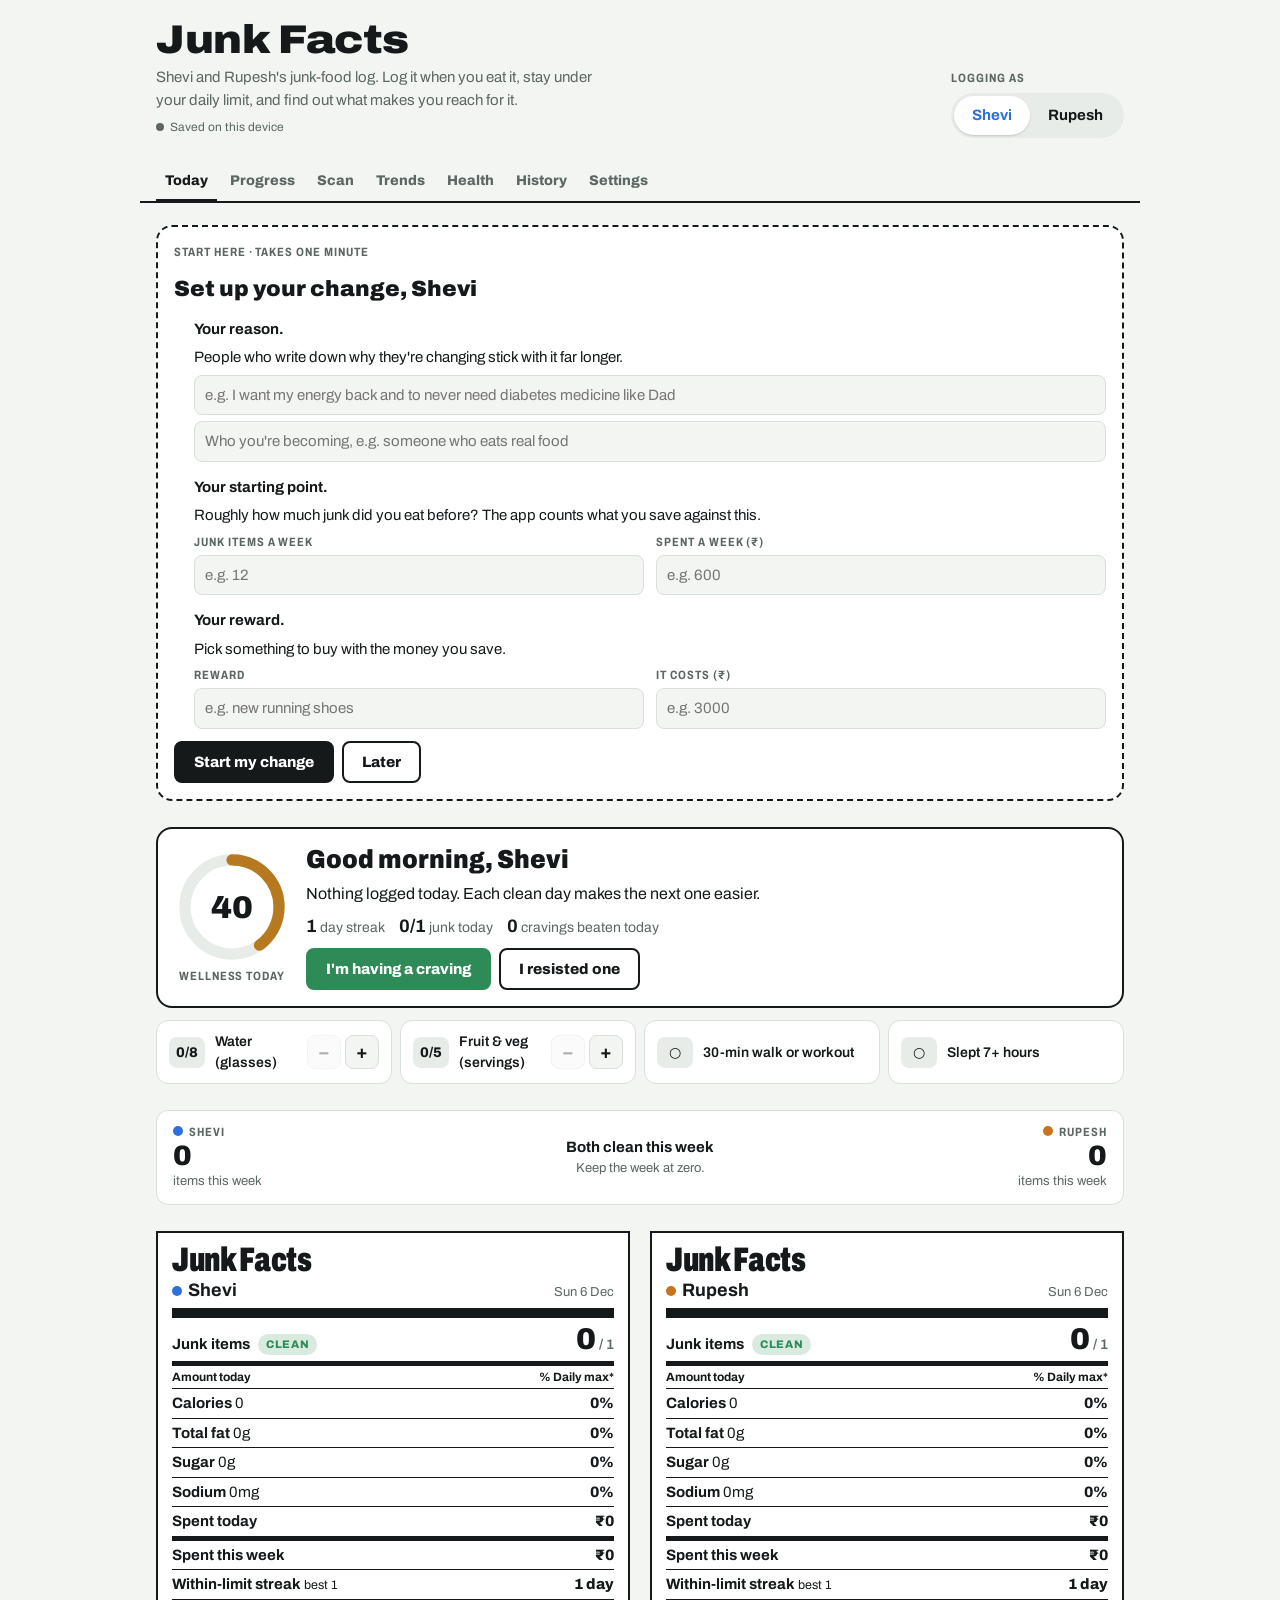
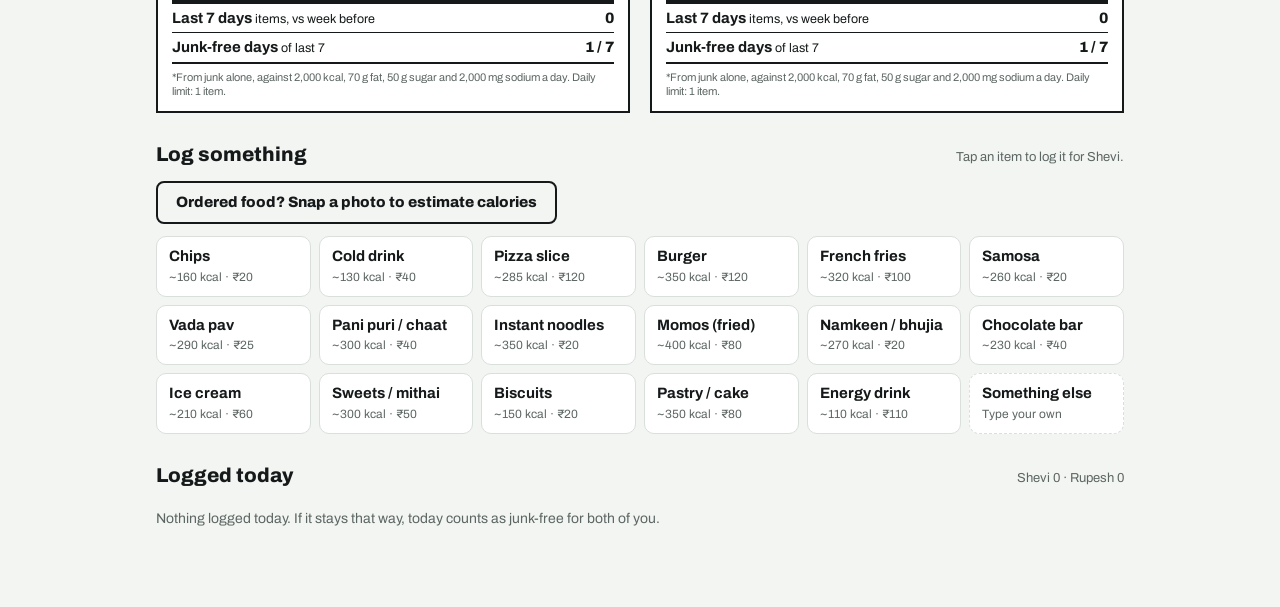
==== index.html @ 66405756 "Add meal photo mode to estimate nutrition of delivery food Scan tab now has Meal photo and Packet la" ====
<!doctype html>
<html lang="en">
<head>
<meta charset="utf-8">
<meta name="viewport" content="width=device-width,initial-scale=1,viewport-fit=cover">
<!-- APP:START -->
<title>Junk Facts</title>
<link rel="preconnect" href="https://fonts.googleapis.com">
<link rel="preconnect" href="https://fonts.gstatic.com" crossorigin>
<link rel="stylesheet" href="https://fonts.googleapis.com/css2?family=Archivo:wdth,wght@62..125,400..900&display=swap">
<style>
:root{
  --bg:#F3F5F2; --surface:#FFFFFF; --ink:#15191A; --muted:#5C6663; --line:#D9DFDB; --chip:#E8ECE9;
  --p1:#2F6FDB; --p2:#C7731F; --ok:#2E8B57; --bad:#C8372D; --warn:#B7791F;
  --font:"Archivo",ui-sans-serif,system-ui,-apple-system,"Segoe UI",Roboto,sans-serif;
}
@media (prefers-color-scheme:dark){
  :root:not([data-theme="light"]){
    color-scheme:dark;
    --bg:#101413; --surface:#191E1D; --ink:#ECF0EE; --muted:#9AA5A1; --line:#2C3432; --chip:#242B29;
    --p1:#5E8FEA; --p2:#C97A2A; --ok:#4FBF83; --bad:#EF6B5E; --warn:#E0B04F;
  }
}
:root[data-theme="dark"]{
  color-scheme:dark;
  --bg:#101413; --surface:#191E1D; --ink:#ECF0EE; --muted:#9AA5A1; --line:#2C3432; --chip:#242B29;
  --p1:#5E8FEA; --p2:#C97A2A; --ok:#4FBF83; --bad:#EF6B5E; --warn:#E0B04F;
}
*{box-sizing:border-box}
[hidden]{display:none!important}
body{margin:0;background:var(--bg);color:var(--ink);font:15px/1.5 var(--font);font-variation-settings:"wdth" 100}
.wrap{max-width:1000px;margin:0 auto;padding-inline:16px;padding-block:20px 72px;display:flex;flex-direction:column;gap:22px}
h1,h2,h3,h4{margin:0;text-wrap:balance}
button,input,select{font:inherit;color:inherit}
button{cursor:pointer}
:focus-visible{outline:2px solid var(--p1);outline-offset:2px}
.num{font-variant-numeric:tabular-nums}
.label{font-size:12px;letter-spacing:.08em;text-transform:uppercase;font-weight:700;font-variation-settings:"wdth" 80;color:var(--muted)}
.hint{color:var(--muted);font-size:13px}
.empty{color:var(--muted);font-size:14px;padding:6px 0}

/* header */
header.top{display:flex;flex-wrap:wrap;align-items:flex-end;justify-content:space-between;gap:16px}
.brand h1{font-size:40px;line-height:1;font-weight:900;font-variation-settings:"wdth" 112;letter-spacing:-.01em}
.brand p{margin:6px 0 4px;color:var(--muted);max-width:50ch}
.sync{display:inline-flex;align-items:center;gap:6px;font-size:12px;color:var(--muted)}
.sync i{width:8px;height:8px;border-radius:50%;background:var(--muted)}
.sync.on i{background:var(--ok)}
.who{display:flex;flex-direction:column;gap:6px;align-items:flex-start}
.seg{display:inline-flex;flex-wrap:wrap;background:var(--chip);border-radius:999px;padding:3px}
.seg button{border:0;background:transparent;padding:6px 14px;border-radius:999px;font-weight:700;font-size:14px}
.seg button[aria-pressed="true"]{background:var(--surface);box-shadow:0 1px 2px rgba(0,0,0,.15)}
.seg button[data-p="p1"][aria-pressed="true"]{color:var(--p1)}
.seg button[data-p="p2"][aria-pressed="true"]{color:var(--p2)}
.who .seg button{padding:8px 18px;font-size:15px}

/* tabs */
nav.tabs{position:sticky;top:env(safe-area-inset-top,0px);z-index:5;background:var(--bg);display:flex;gap:4px;overflow-x:auto;border-bottom:2px solid var(--ink);margin-inline:-16px;padding-inline:16px}
nav.tabs button{border:0;background:transparent;padding:10px 9px 8px;font-weight:800;font-size:14px;color:var(--muted);border-bottom:4px solid transparent;margin-bottom:-2px;white-space:nowrap}
nav.tabs button[aria-selected="true"]{color:var(--ink);border-bottom-color:var(--ink)}
.tab{display:flex;flex-direction:column;gap:26px}

/* sections */
section{display:flex;flex-direction:column;gap:12px}
.sec-head{display:flex;justify-content:space-between;align-items:baseline;gap:12px;flex-wrap:wrap}
.sec-head h3{font-size:20px;font-weight:800}
.card{background:var(--surface);border:1px solid var(--line);border-radius:12px;padding:14px;min-width:0}
.cards{display:grid;grid-template-columns:repeat(auto-fit,minmax(280px,1fr));gap:16px}

/* versus strip */
.vs{display:grid;grid-template-columns:1fr auto 1fr;align-items:center;gap:12px;background:var(--surface);border:1px solid var(--line);border-radius:12px;padding:12px 16px}
.vs .side{display:flex;flex-direction:column}
.vs .side.r{text-align:right}
.vs .side b{font-size:28px;font-weight:900;line-height:1.1}
.vs .mid{text-align:center;font-size:13px;color:var(--muted);max-width:26ch}
.vs .mid strong{display:block;color:var(--ink);font-size:15px}

/* nutrition-label panels */
.facts{display:grid;grid-template-columns:repeat(auto-fit,minmax(290px,1fr));gap:20px}
.panel{background:var(--surface);border:2px solid var(--ink);padding:10px 14px 12px;display:flex;flex-direction:column}
.panel h2{font-size:34px;line-height:1;font-weight:900;font-variation-settings:"wdth" 70;letter-spacing:-.01em}
.panel .sub{display:flex;justify-content:space-between;align-items:baseline;gap:8px;padding-bottom:4px;border-bottom:10px solid var(--ink)}
.panel .sub b{font-size:18px}
.dot{display:inline-block;width:10px;height:10px;border-radius:50%;margin-right:6px;vertical-align:baseline}
.row{display:flex;justify-content:space-between;align-items:baseline;gap:10px;padding:3px 0;border-bottom:1px solid var(--ink)}
.row.big{padding:6px 0}
.row.big .v{font-size:30px;font-weight:900;line-height:1}
.row.thick{border-bottom:5px solid var(--ink)}
.row.head{font-size:12px;font-weight:700;padding:2px 0}
.row .k{font-weight:700}
.row .k small,.row .k .amt{font-weight:400}
.row .k.ind{padding-left:14px}
.row .v{font-weight:800;text-align:right}
.row .v.over{color:var(--bad)}
.row:last-of-type{border-bottom:0}
.pill{display:inline-block;font-size:11px;font-weight:800;letter-spacing:.06em;text-transform:uppercase;padding:2px 8px;border-radius:999px;vertical-align:middle;margin-left:8px}
.pill.ok{background:color-mix(in srgb,var(--ok) 18%,transparent);color:var(--ok)}
.pill.warn{background:color-mix(in srgb,var(--warn) 20%,transparent);color:var(--warn)}
.pill.bad{background:color-mix(in srgb,var(--bad) 18%,transparent);color:var(--bad)}
.foot{font-size:11px;color:var(--muted);padding-top:6px;line-height:1.35;border-top:1px solid var(--ink)}
.down{color:var(--ok);font-weight:700} .up{color:var(--bad);font-weight:700}

/* quick log */
.quick{display:grid;grid-template-columns:repeat(auto-fill,minmax(138px,1fr));gap:8px}
.q{border:1px solid var(--line);background:var(--surface);border-radius:10px;padding:10px 12px;text-align:left;display:flex;flex-direction:column;gap:2px;transition:border-color .12s,transform .12s}
.q:hover{border-color:var(--ink)}
.q:active{transform:scale(.98)}
.q b{font-size:15px;line-height:1.25}
.q span{font-size:12px;color:var(--muted)}
.q.custom{border-style:dashed}
.q.fav b::after{content:" ★";color:var(--warn);font-size:12px}
.q.repeat{border-color:var(--ink);background:var(--chip)}

/* log sheet */
.sheet{background:var(--surface);border:2px solid var(--ink);padding:16px;display:flex;flex-direction:column;gap:14px}
.sheet h4{font-size:22px;font-weight:900;font-variation-settings:"wdth" 90}
.grid2{display:grid;grid-template-columns:repeat(auto-fit,minmax(140px,1fr));gap:12px}
.field{display:flex;flex-direction:column;gap:4px;min-width:0}
.field input,.field select{border:1px solid var(--line);background:var(--bg);border-radius:8px;padding:8px 10px;min-width:0;width:100%}
fieldset.nutr{border:1px solid var(--line);border-radius:10px;padding:10px 12px 12px;margin:0}
fieldset.nutr legend{padding:0 6px}
.chips{display:flex;flex-wrap:wrap;gap:6px}
.chip{border:1px solid var(--line);background:var(--bg);border-radius:999px;padding:5px 12px;font-size:13px}
.chip[aria-pressed="true"]{background:var(--ink);color:var(--surface);border-color:var(--ink)}
.check{display:flex;gap:8px;align-items:center;font-size:14px}
.actions{display:flex;gap:8px;flex-wrap:wrap;align-items:center}
.btn{border:2px solid var(--ink);background:var(--ink);color:var(--surface);font-weight:800;border-radius:8px;padding:8px 18px;display:inline-flex;align-items:center}
.btn.ghost{background:transparent;color:var(--ink)}
.btn.small{padding:4px 10px;font-size:13px;border-width:1px}
.btn:disabled{opacity:.4;cursor:default}

/* entry rows */
.hist{display:flex;flex-direction:column}
.h{display:grid;grid-template-columns:auto 1fr auto;gap:12px;align-items:center;padding:10px 0;border-bottom:1px solid var(--line)}
.h .who-dot{width:10px;height:10px;border-radius:50%}
.h .what b{display:block}
.h .what span{font-size:13px;color:var(--muted);display:block}
.h .ops{display:flex;gap:6px}
.h .ops button{border:1px solid var(--line);background:transparent;border-radius:6px;padding:3px 10px;font-size:12px;color:var(--muted)}
.h .ops button.confirm{border-color:var(--bad);color:var(--bad);font-weight:700}
.day-sep{display:flex;justify-content:space-between;gap:10px;padding-top:16px;padding-bottom:2px;border-bottom:2px solid var(--ink);flex-wrap:wrap}
.day-sep span:last-child{font-weight:600;letter-spacing:0;text-transform:none}
.filters{display:flex;gap:8px;flex-wrap:wrap;align-items:center}
.filters input,.filters select{border:1px solid var(--line);background:var(--surface);border-radius:8px;padding:6px 10px;min-width:0}

/* charts */
.chart-wrap{overflow-x:auto}
.chart-wrap svg{display:block;width:100%;min-width:560px;height:auto}
.legend{display:flex;gap:14px;flex-wrap:wrap;font-size:13px;color:var(--muted)}
.legend i{display:inline-block;width:10px;height:10px;border-radius:2px;margin-right:6px;vertical-align:middle}
.day-detail{border-top:1px solid var(--line);margin-top:10px;padding-top:10px;display:grid;grid-template-columns:repeat(auto-fit,minmax(220px,1fr));gap:10px;font-size:14px}
.day-detail b{display:block}
svg .hit{fill:transparent;cursor:pointer}
svg .hl{fill:var(--ink);opacity:0}
svg .hl.on{opacity:.06}

.bars{display:flex;flex-direction:column;gap:8px;margin-top:8px}
.bar-row{display:grid;grid-template-columns:minmax(92px,128px) 1fr 2.5em;gap:10px;align-items:center;font-size:14px}
.bar-row .track{height:10px;background:var(--chip);border-radius:3px;display:flex;gap:2px;overflow:hidden}
.bar-row .track span{display:block;height:100%;border-radius:2px}
.bar-row .n{text-align:right;font-weight:700}

/* calendar */
.cal-head{display:flex;justify-content:space-between;align-items:center;gap:8px}
.cal-head h4{font-size:17px;font-weight:800}
.cal{display:grid;grid-template-columns:repeat(7,1fr);gap:4px;margin-top:10px}
.cal .wd{font-size:11px;text-align:center;color:var(--muted);font-weight:700}
.cal .c{aspect-ratio:1;max-width:100%;border-radius:6px;display:flex;flex-direction:column;align-items:center;justify-content:center;font-size:12px;line-height:1.1;background:var(--chip);color:var(--muted)}
.cal .c b{font-size:13px;color:var(--ink)}
.cal .c.clean{background:color-mix(in srgb,var(--ok) 22%,var(--surface))}
.cal .c.under{background:color-mix(in srgb,var(--warn) 24%,var(--surface))}
.cal .c.over{background:color-mix(in srgb,var(--bad) 30%,var(--surface))}
.cal .c.none{background:transparent;border:1px dashed var(--line)}
.cal .c.today{outline:2px solid var(--ink);outline-offset:-2px}
.cal .c.blank{visibility:hidden}
.status-legend{display:flex;gap:12px;flex-wrap:wrap;font-size:12px;color:var(--muted);margin-top:10px}
.status-legend i{display:inline-block;width:12px;height:12px;border-radius:3px;margin-right:5px;vertical-align:-2px}

/* tables */
.table-wrap{overflow-x:auto}
table{border-collapse:collapse;width:100%;font-size:14px;font-variant-numeric:tabular-nums}
th,td{padding:7px 10px;text-align:right;border-bottom:1px solid var(--line);white-space:nowrap}
th:first-child,td:first-child{text-align:left}
thead th{font-size:12px;letter-spacing:.06em;text-transform:uppercase;color:var(--muted);border-bottom:2px solid var(--ink)}
thead tr.grp th{border-bottom:0;padding-bottom:0}
td.bad{color:var(--bad);font-weight:700} td.good{color:var(--ok);font-weight:700}

/* heatmap */
.heat{display:grid;grid-template-columns:auto repeat(5,1fr);gap:3px;margin-top:10px;font-size:12px}
.heat .hdr{color:var(--muted);text-align:center;font-weight:700;line-height:1.2;padding-bottom:4px}
.heat .rl{color:var(--muted);font-weight:700;padding-right:6px;display:flex;align-items:center}
.heat .cell{border-radius:4px;min-height:30px;display:flex;align-items:center;justify-content:center;font-weight:700;font-variant-numeric:tabular-nums}

/* insights */
.insight{display:flex;flex-direction:column;gap:6px}
.insight h4{font-size:17px;font-weight:800}
.insight ul{margin:0;padding-left:18px;display:flex;flex-direction:column;gap:4px}

/* weight */
.wt{display:flex;flex-direction:column;gap:10px}
.wt .top{display:flex;justify-content:space-between;align-items:baseline;gap:8px;flex-wrap:wrap}
.wt .top b{font-size:26px;font-weight:900}
.wt form{display:flex;gap:8px;flex-wrap:wrap}
.wt input{border:1px solid var(--line);background:var(--bg);border-radius:8px;padding:6px 10px;width:7.5em}
.wt svg{width:100%;height:auto;display:block}

/* settings */
.set-body{display:flex;flex-direction:column;gap:18px}
.favs{display:flex;flex-direction:column}
.favs .f{display:flex;justify-content:space-between;gap:8px;align-items:center;padding:6px 0;border-bottom:1px solid var(--line)}
.ref{font-size:13px;color:var(--muted);margin:0;padding-left:18px}

/* motivation */
.hero{display:flex;flex-direction:column;gap:12px}
.hero-card{display:grid;grid-template-columns:auto 1fr;gap:18px;align-items:center;background:var(--surface);border:2px solid var(--ink);border-radius:16px;padding:16px 18px}
.hero-ring{display:flex;flex-direction:column;align-items:center;gap:4px}
.ring-arc{transition:stroke-dasharray .6s ease}
.hero-body{display:flex;flex-direction:column;gap:8px;min-width:0}
.hero-body h2{font-size:26px;font-weight:900;font-variation-settings:"wdth" 90;line-height:1.1}
.coach{margin:0;font-size:16px;line-height:1.45}
.why{margin:0;font-size:14px;background:var(--chip);border-radius:8px;padding:6px 10px}
.hero-stats{display:flex;gap:14px;flex-wrap:wrap;font-size:14px;color:var(--muted)}
.hero-stats b{color:var(--ink);font-size:18px}
.btn.sos{background:var(--ok);border-color:var(--ok);color:#fff}
.cheer-banner{background:color-mix(in srgb,var(--ok) 16%,var(--surface));border:1px solid color-mix(in srgb,var(--ok) 40%,transparent);border-radius:12px;padding:10px 14px}
.habits{display:grid;grid-template-columns:repeat(auto-fit,minmax(200px,1fr));gap:8px}
.habit{display:flex;align-items:center;gap:10px;border:1px solid var(--line);background:var(--surface);border-radius:12px;padding:10px 12px;text-align:left;font-size:14px;font-weight:600}
.habit .hk{min-width:2.6em;height:2.2em;border-radius:8px;background:var(--chip);display:inline-flex;align-items:center;justify-content:center;font-weight:800}
.habit.done{border-color:color-mix(in srgb,var(--ok) 55%,transparent);background:color-mix(in srgb,var(--ok) 10%,var(--surface))}
.habit.done .hk{background:var(--ok);color:#fff}
.habit .step{margin-left:auto;display:flex;gap:4px}
.habit .step button{width:34px;height:34px;border-radius:8px;border:1px solid var(--line);background:var(--bg);font-size:18px;font-weight:800;line-height:1}
.habit .step button:disabled{opacity:.35}
.onboard{background:var(--surface);border:2px dashed var(--ink);border-radius:16px;padding:16px;display:flex;flex-direction:column;gap:12px}
.onboard h3{font-size:22px;font-weight:900}
.steps{margin:0;padding-left:20px;display:flex;flex-direction:column;gap:14px}
.steps li{display:flex;flex-direction:column;gap:6px}
.steps input{border:1px solid var(--line);background:var(--bg);border-radius:8px;padding:8px 10px;width:100%}
.sos-overlay{position:fixed;inset:0;z-index:20;background:color-mix(in srgb,var(--ink) 55%,transparent);display:flex;align-items:flex-end;justify-content:center;padding:16px;padding-bottom:calc(16px + env(safe-area-inset-bottom,0px))}
.sos-card{background:var(--surface);border-radius:18px;padding:18px;max-width:520px;width:100%;max-height:calc(100% - env(safe-area-inset-top,0px));overflow:auto;display:flex;flex-direction:column;gap:12px}
.sos-card h3{font-size:22px;font-weight:900;line-height:1.2}
.sos-card ul{margin:4px 0 0;padding-left:18px}
.sos-top{display:flex;align-items:center;gap:18px}
.sos-time{display:block;font-size:40px;font-weight:900;line-height:1}
.breath{width:112px;height:112px;flex:none;border-radius:50%;background:color-mix(in srgb,var(--ok) 25%,var(--surface));display:flex;align-items:center;justify-content:center;text-align:center;transform:scale(.7);transition:transform 4s ease-in-out}
.breath.in{transform:scale(1)} .breath.out{transform:scale(.7);transition-duration:6s}
.breath-text{font-weight:800;font-size:14px;padding:6px}
.confetti{position:fixed;inset:0;pointer-events:none;z-index:30}
.prog-card{display:flex;flex-direction:column;gap:10px}
.big-money{font-size:44px;font-weight:900;line-height:1;color:var(--ok)}
.goal{display:flex;flex-direction:column;gap:6px}
.goal-top{display:flex;justify-content:space-between;gap:10px;flex-wrap:wrap}
.goal-bar{height:12px;border-radius:6px;background:var(--chip);overflow:hidden;display:flex}
.goal-bar span{display:block;height:100%;background:var(--ok);transition:width .6s ease}
.identity{font-size:14px;font-weight:700;background:var(--chip);border-radius:999px;padding:4px 12px}
.badges{display:grid;grid-template-columns:repeat(auto-fill,minmax(140px,1fr));gap:8px}
.badge{border:1px solid var(--line);border-radius:12px;padding:10px;display:flex;flex-direction:column;gap:2px;font-size:12px;color:var(--muted);opacity:.75}
.badge b{font-size:14px;color:var(--ink)}
.badge .medal{width:40px;height:40px;border-radius:50%;background:var(--chip);display:flex;align-items:center;justify-content:center;font-weight:900;font-size:12px;margin-bottom:4px;color:var(--muted)}
.badge.got{opacity:1;border-color:color-mix(in srgb,var(--warn) 60%,transparent);background:color-mix(in srgb,var(--warn) 8%,var(--surface))}
.badge.got .medal{background:var(--warn);color:#fff;font-size:20px}
.timeline{list-style:none;margin:0;padding:0;display:flex;flex-direction:column}
.timeline li{display:grid;grid-template-columns:4.2em 1fr;gap:12px;padding:10px 0;border-bottom:1px solid var(--line);opacity:.6}
.timeline li.reached{opacity:1}
.timeline li.reached .tl-day{background:var(--ok);color:#fff}
.tl-day{font-size:12px;font-weight:800;background:var(--chip);border-radius:999px;padding:3px 8px;text-align:center;align-self:start}
.timeline p{margin:2px 0 0;font-size:14px}
.plan{display:grid;grid-template-columns:auto 1fr;gap:6px 10px;align-items:center;margin-bottom:10px;font-size:14px;font-weight:700}
.plan input{border:1px solid var(--line);background:var(--bg);border-radius:8px;padding:7px 10px;min-width:0;width:100%;font-weight:400}
@media (max-width:480px){.hero-card{grid-template-columns:1fr;justify-items:start}.hero-ring{flex-direction:row;gap:12px}}
@media (prefers-reduced-motion:reduce){.breath,.breath.in,.breath.out{transition:none;transform:none}}
.meal-kcal{display:flex;flex-direction:column;gap:6px}
.big-kcal{font-size:44px;font-weight:900;line-height:1}
.conf{display:flex;align-items:baseline;flex-wrap:wrap;gap:4px;font-size:13px}
.privacy{background:var(--chip);border-radius:10px;padding:10px 14px;font-size:14px}
.scan-card{display:flex;flex-direction:column;gap:14px}
.scan-card h3{font-size:22px;font-weight:900;font-variation-settings:"wdth" 90}
.shots{display:flex;gap:8px;flex-wrap:wrap}
.shot{position:relative;width:84px;height:84px;border-radius:8px;overflow:hidden;border:1px solid var(--line);background:var(--chip)}
.shot img{width:100%;height:100%;object-fit:cover;display:block}
.shot button{position:absolute;top:4px;right:4px;border:0;border-radius:999px;width:24px;height:24px;background:var(--ink);color:var(--surface);font-weight:800;line-height:1;padding:0}
.shot-tips{margin:0;padding-left:18px;font-size:13px;color:var(--muted)}
.progress{display:flex;gap:12px;align-items:center;flex-wrap:wrap;background:var(--chip);border-radius:10px;padding:12px 14px}
.progress .bar{flex:1 1 160px;height:6px;border-radius:3px;background:var(--line);overflow:hidden}
.progress .bar span{display:block;height:100%;width:30%;background:var(--ink);border-radius:3px;animation:slide 1.4s ease-in-out infinite}
@keyframes slide{0%{transform:translateX(-100%)}100%{transform:translateX(340%)}}
@media (prefers-reduced-motion:reduce){.progress .bar span{animation:none;width:100%;opacity:.4}}
#reportBox{scroll-margin-top:calc(56px + env(safe-area-inset-top,0px))}
.report{display:flex;flex-direction:column;gap:22px}
.rep-head{display:grid;grid-template-columns:1fr auto;gap:16px;align-items:start;border:2px solid var(--ink);background:var(--surface);padding:14px}
.rep-head h3{font-size:28px;font-weight:900;font-variation-settings:"wdth" 80;line-height:1.1}
.score{text-align:center;min-width:92px}
.score b{display:block;font-size:44px;font-weight:900;line-height:1}
.score .track{height:8px;border-radius:4px;background:var(--chip);margin-top:6px;overflow:hidden}
.score .track span{display:block;height:100%;border-radius:4px}
.flags{display:flex;flex-wrap:wrap;gap:6px}
.flag{font-size:12px;font-weight:800;padding:3px 10px;border-radius:999px;background:var(--chip)}
.rep-sec{display:flex;flex-direction:column;gap:10px}
.rep-sec>h4{font-size:19px;font-weight:800;border-bottom:2px solid var(--ink);padding-bottom:4px}
.rep-sec p{margin:0;max-width:72ch}
.organs{display:grid;grid-template-columns:repeat(auto-fit,minmax(250px,1fr));gap:12px}
.organ{background:var(--surface);border:1px solid var(--line);border-radius:12px;padding:12px 14px;display:flex;flex-direction:column;gap:6px}
.organ .t{display:flex;justify-content:space-between;align-items:center;gap:8px}
.organ .t b{font-size:16px}
.organ .pill{margin-left:0}
.organ dl{margin:0;display:grid;grid-template-columns:auto 1fr;gap:4px 10px;font-size:14px}
.organ dt{font-weight:700;color:var(--muted);font-size:12px;letter-spacing:.06em;text-transform:uppercase;padding-top:2px}
.organ dd{margin:0}
.risk{display:grid;grid-template-columns:1fr auto;gap:4px 12px;padding:10px 0;border-bottom:1px solid var(--line)}
.risk b{font-size:15px}
.risk .meta{font-size:12px;color:var(--muted);text-align:right}
.risk p{grid-column:1/-1;font-size:14px}
.rep-note{font-size:12px;color:var(--muted);border-top:1px solid var(--line);padding-top:10px;margin:0}
.scan-list .s{display:grid;grid-template-columns:auto 1fr auto;gap:12px;align-items:center;padding:10px 0;border-bottom:1px solid var(--line)}
.scan-list .s .sc{font-weight:900;font-size:20px;width:2.2em;text-align:center}
.toast{position:fixed;left:50%;bottom:calc(20px + env(safe-area-inset-bottom,0px));transform:translateX(-50%);background:var(--ink);color:var(--surface);padding:10px 12px 10px 16px;border-radius:8px;font-weight:700;font-size:14px;width:max-content;max-width:min(460px,calc(100% - 32px));display:flex;gap:12px;align-items:center;z-index:10}
.toast button{border:1px solid var(--surface);background:transparent;color:var(--surface);border-radius:6px;padding:3px 10px;font-weight:800}
@media (prefers-reduced-motion:reduce){*{transition:none!important;scroll-behavior:auto!important}}
@media (max-width:480px){
  .brand h1{font-size:32px}.panel h2{font-size:28px}
  nav.tabs button{padding-inline:6px;font-size:13px}
  .vs{grid-template-columns:1fr 1fr}.vs .mid{grid-column:1/-1;grid-row:2;max-width:none}
}
</style>
<!-- APP:HEAD-END -->
</head>
<body>
<!-- APP:BODY-START -->
<div class="wrap">
  <header class="top">
    <div class="brand">
      <h1>Junk Facts</h1>
      <p>Shevi and Rupesh's junk-food log. Log it when you eat it, stay under your daily limit, and find out what makes you reach for it.</p>
      <span class="sync" id="sync"><i></i><span id="syncText">Saved on this device</span></span>
    </div>
    <div class="who">
      <span class="label">Logging as</span>
      <div class="seg" id="whoSeg" role="group" aria-label="Who is logging"></div>
    </div>
  </header>

  <nav class="tabs" id="tabs" role="tablist" aria-label="Sections">
    <button type="button" role="tab" data-tab="today">Today</button>
    <button type="button" role="tab" data-tab="progress">Progress</button>
    <button type="button" role="tab" data-tab="scan">Scan</button>
    <button type="button" role="tab" data-tab="trends">Trends</button>
    <button type="button" role="tab" data-tab="health">Health</button>
    <button type="button" role="tab" data-tab="history">History</button>
    <button type="button" role="tab" data-tab="settings">Settings</button>
  </nav>

  <!-- TODAY -->
  <div class="tab" id="tab-today" role="tabpanel">
    <div id="onboard"></div>
    <div id="hero" class="hero"></div>
    <div class="vs" id="vs"></div>
    <div class="facts" id="facts"></div>

    <section id="logSection">
      <div class="sec-head">
        <h3>Log something</h3>
        <span class="hint" id="logHint"></span>
      </div>
      <button type="button" class="btn ghost" id="goScan" style="align-self:flex-start">Ordered food? Snap a photo to estimate calories</button>
      <div class="quick" id="quick"></div>
      <form class="sheet" id="sheet" hidden>
        <h4 id="sheetTitle">Log</h4>
        <div class="grid2">
          <label class="field"><span class="label">What</span><input id="fItem" required maxlength="40"></label>
          <label class="field"><span class="label">Type</span><select id="fCat"></select></label>
          <label class="field"><span class="label">How many</span><input id="fQty" type="number" min="1" max="20" step="1" value="1" inputmode="numeric"></label>
          <label class="field"><span class="label">When</span><input id="fWhen" type="datetime-local"></label>
        </div>
        <fieldset class="nutr">
          <legend class="label">Per item, approximate</legend>
          <div class="grid2">
            <label class="field"><span class="label">Calories</span><input id="fKcal" type="number" min="0" max="3000" step="1" inputmode="numeric"></label>
            <label class="field"><span class="label">Fat (g)</span><input id="fFat" type="number" min="0" max="300" step="any" inputmode="decimal"></label>
            <label class="field"><span class="label">Sugar (g)</span><input id="fSugar" type="number" min="0" max="300" step="any" inputmode="decimal"></label>
            <label class="field"><span class="label">Sodium (mg)</span><input id="fSodium" type="number" min="0" max="10000" step="1" inputmode="numeric"></label>
            <label class="field"><span class="label" id="fCostLabel">Cost</span><input id="fCost" type="number" min="0" step="any" inputmode="decimal"></label>
          </div>
        </fieldset>
        <div class="field"><span class="label">Where</span><div class="chips" id="fWhere"></div></div>
        <div class="field"><span class="label">Why did you eat it?</span><div class="chips" id="fTriggers"></div></div>
        <label class="field"><span class="label">Note (optional)</span><input id="fNote" maxlength="120" placeholder="e.g. ordered with friends after cricket"></label>
        <label class="check" id="fFavWrap"><input type="checkbox" id="fFav"> Add to quick items</label>
        <div class="actions">
          <button class="btn" type="submit" id="fSave">Log it</button>
          <button class="btn ghost" type="button" id="fCancel">Cancel</button>
        </div>
      </form>
    </section>

    <section>
      <div class="sec-head"><h3>Logged today</h3><span class="hint" id="todayTotals"></span></div>
      <div class="hist" id="todayList"></div>
    </section>
  </div>

  <!-- SCAN -->
  <div class="tab" id="tab-scan" role="tabpanel" hidden>
    <div class="card scan-card" id="scanCard">
      <div class="seg" id="scanModeSeg" role="group" aria-label="What are you scanning" style="align-self:flex-start"></div>
      <h3 id="scanTitle">Estimate a meal from a photo</h3>
      <p class="hint" style="margin:0" id="scanIntro"></p>
      <div id="scanUnavailable" class="empty" hidden></div>
      <div id="scanForm" class="scan-card" hidden>
        <div class="actions">
          <label class="btn" for="camInput">Take photo</label>
          <label class="btn ghost" for="galInput">Choose from gallery</label>
          <input type="file" id="camInput" accept="image/*" capture="environment" hidden>
          <input type="file" id="galInput" accept="image/*" multiple hidden>
        </div>
        <ul class="shot-tips" id="scanTips"></ul>
        <div class="shots" id="shots"></div>
        <div class="grid2">
          <label class="field" id="scanDescWrap"><span class="label">What did you order? (optional)</span><input id="scanDesc" maxlength="160" placeholder="e.g. 1 butter chicken, 2 butter naan, 1 coke"></label>
          <label class="field"><span class="label">How much did you eat?</span><input id="scanAmount" maxlength="80" placeholder="e.g. the whole 52 g packet"></label>
          <label class="field"><span class="label" id="scanPriceLabel">Price paid (optional)</span><input id="scanPrice" type="number" min="0" step="any" inputmode="decimal"></label>
        </div>
        <div class="actions">
          <button type="button" class="btn" id="scanGo" disabled>Analyze label</button>
          <span class="hint" id="scanWho"></span>
        </div>
      </div>
      <div class="progress" id="scanProgress" hidden>
        <span id="scanStatus">Reading the label…</span>
        <span class="bar"><span></span></span>
        <button type="button" class="btn ghost small" id="scanStop">Stop</button>
      </div>
    </div>
    <div id="reportBox"></div>
    <section>
      <div class="sec-head"><h3>Past scans</h3><span class="hint">Tap one to read its report again</span></div>
      <div class="scan-list" id="scanList"></div>
    </section>
  </div>

  <!-- PROGRESS -->
  <div class="tab" id="tab-progress" role="tabpanel" hidden></div>

  <!-- TRENDS -->
  <div class="tab" id="tab-trends" role="tabpanel" hidden>
    <section>
      <div class="sec-head">
        <h3>Junk items per day</h3>
        <div class="seg" id="rangeSeg" role="group" aria-label="Range"></div>
      </div>
      <div class="card">
        <div class="legend" id="legend"></div>
        <div class="chart-wrap" id="chart"></div>
        <div class="day-detail" id="dayDetail"></div>
      </div>
    </section>

    <section>
      <div class="sec-head"><h3>Month view</h3><span class="hint">Every day, colored by whether you stayed within your limit</span></div>
      <div class="cards" id="cals"></div>
    </section>

    <section>
      <div class="sec-head"><h3>Week by week</h3><span class="hint">Weeks start on Monday</span></div>
      <div class="card table-wrap" id="weekly"></div>
    </section>

    <section>
      <div class="sec-head"><h3>Weight check-in</h3><span class="hint">Weigh yourself once a week, same day, same time, before breakfast</span></div>
      <div class="cards" id="weights"></div>
    </section>
  </div>

  <!-- PATTERNS -->
  <div class="tab" id="tab-patterns" role="tabpanel" hidden>
    <div class="sec-head">
      <h3>Last 30 days</h3>
      <div class="seg" id="patSeg" role="group" aria-label="Whose patterns"></div>
    </div>
    <div class="cards" id="insights"></div>
    <div class="cards">
      <div class="card"><span class="label">When it happens</span><div id="heat"></div></div>
      <div class="card"><span class="label">Why it happens</span><div class="bars" id="topTriggers"></div></div>
    </div>
    <div class="cards">
      <div class="card"><span class="label">Most eaten</span><div class="bars" id="topItems"></div></div>
      <div class="card"><span class="label">By type</span><div class="bars" id="topCats"></div></div>
      <div class="card"><span class="label">Where</span><div class="bars" id="topWhere"></div></div>
    </div>
    <section>
      <div class="sec-head"><h3>Nutrition from junk</h3><span class="hint">Daily average over the last 30 days, compared with daily maximums</span></div>
      <div class="card table-wrap" id="nutrition"></div>
    </section>
  </div>

  <!-- HEALTH (private) -->
  <div class="tab" id="tab-health" role="tabpanel" hidden></div>
  <input type="file" id="labCam" accept="image/*" capture="environment" hidden>
  <input type="file" id="labGal" accept="image/*" multiple hidden>

  <!-- HISTORY -->
  <div class="tab" id="tab-history" role="tabpanel" hidden>
    <div class="sec-head">
      <h3>History</h3>
      <div class="filters">
        <div class="seg" id="histSeg" role="group" aria-label="Whose history"></div>
        <select id="histCat" aria-label="Filter by type"></select>
        <input id="histSearch" type="search" placeholder="Search items or notes" aria-label="Search">
      </div>
    </div>
    <div class="hist" id="hist"></div>
    <div class="actions"><button type="button" class="btn ghost small" id="histMore" hidden>Show more</button></div>
  </div>

  <!-- SETTINGS -->
  <div class="tab" id="tab-settings" role="tabpanel" hidden>
    <form class="set-body card" id="setForm">
      <h3>People and limits</h3>
      <div class="grid2">
        <label class="field"><span class="label">Person 1 name</span><input id="sN1" maxlength="20"></label>
        <label class="field"><span class="label">Daily item limit</span><input id="sL1" type="number" min="0" max="10" step="1"></label>
        <label class="field"><span class="label">Weekly budget</span><input id="sB1" type="number" min="0" step="1" placeholder="0 = none"></label>
      </div>
      <div class="grid2">
        <label class="field"><span class="label">Person 2 name</span><input id="sN2" maxlength="20"></label>
        <label class="field"><span class="label">Daily item limit</span><input id="sL2" type="number" min="0" max="10" step="1"></label>
        <label class="field"><span class="label">Weekly budget</span><input id="sB2" type="number" min="0" step="1" placeholder="0 = none"></label>
      </div>
      <div class="grid2">
        <label class="field"><span class="label">Currency symbol</span><input id="sCur" maxlength="3"></label>
      </div>
      <p class="hint" style="margin:0">A daily limit of 0 means no junk at all. Start with a limit you can actually hit, like 1 a day, and lower it once you've held a two-week streak. The weekly budget is the most you want to spend on junk in a week.</p>
      <div class="actions"><button class="btn" type="submit">Save settings</button></div>
    </form>

    <div class="card set-body">
      <h3>Your quick items</h3>
      <p class="hint" style="margin:0">Items you saved with "Add to quick items" when logging. They appear first on the Today tab.</p>
      <div class="favs" id="favs"></div>
    </div>

    <div class="card set-body">
      <h3>How the numbers work</h3>
      <ul class="ref">
        <li>Nutrition values are rough per-serving estimates for common Indian portions. Edit them when you log if you know better.</li>
        <li>Daily maximums on the label: 2,000 kcal energy, 70 g fat, 50 g sugar (WHO says under 25 g is better), 2,000 mg sodium (WHO). The % shows how much of that came from junk alone.</li>
        <li>About 7,700 kcal equals 1 kg of body fat. The fat figure on the Patterns tab converts junk calories to that.</li>
        <li>A day with nothing logged counts as junk-free. The streak counts days at or under the daily limit, today included.</li>
      </ul>
    </div>

    <div class="card set-body" id="backupCard" hidden>
      <h3>Backup</h3>
      <p class="hint" style="margin:0">Data in this copy is saved only in this browser. Export a backup now and then, and import it on another device.</p>
      <div class="actions">
        <button class="btn ghost" type="button" id="exportBtn">Export backup</button>
        <label class="btn ghost">Import backup<input type="file" id="importFile" accept="application/json" hidden></label>
      </div>
    </div>
  </div>
</div>
<div class="toast" id="toast" role="status" hidden></div>

<script>
(function(){
"use strict";
const $ = s => document.querySelector(s);
const LS_KEY = "junkfacts.v1", ME_KEY = "junkfacts.me", TAB_KEY = "junkfacts.tab";
const KCAL_PER_KG_FAT = 7700;
const DAILY = {kcal:2000, fat:70, sugar:50, sodium:2000};
const CATS = ["Fried","Sugary","Fast food","Packaged snack","Sugary drink","Street food"];
// Approximate per serving: kcal, fat g, sugar g, sodium mg, typical cost.
const ITEMS = [
  {item:"Chips",           cat:"Packaged snack", kcal:160, fat:10, sugar:1,  sodium:170,  cost:20},
  {item:"Cold drink",      cat:"Sugary drink",   kcal:130, fat:0,  sugar:33, sodium:15,   cost:40},
  {item:"Pizza slice",     cat:"Fast food",      kcal:285, fat:10, sugar:4,  sodium:640,  cost:120},
  {item:"Burger",          cat:"Fast food",      kcal:350, fat:15, sugar:8,  sodium:600,  cost:120},
  {item:"French fries",    cat:"Fried",          kcal:320, fat:15, sugar:0,  sodium:260,  cost:100},
  {item:"Samosa",          cat:"Fried",          kcal:260, fat:17, sugar:2,  sodium:420,  cost:20},
  {item:"Vada pav",        cat:"Street food",    kcal:290, fat:12, sugar:4,  sodium:550,  cost:25},
  {item:"Pani puri / chaat",cat:"Street food",   kcal:300, fat:12, sugar:8,  sodium:700,  cost:40},
  {item:"Instant noodles", cat:"Packaged snack", kcal:350, fat:14, sugar:2,  sodium:1000, cost:20},
  {item:"Momos (fried)",   cat:"Fried",          kcal:400, fat:20, sugar:3,  sodium:800,  cost:80},
  {item:"Namkeen / bhujia",cat:"Packaged snack", kcal:270, fat:18, sugar:2,  sodium:400,  cost:20},
  {item:"Chocolate bar",   cat:"Sugary",         kcal:230, fat:13, sugar:22, sodium:30,   cost:40},
  {item:"Ice cream",       cat:"Sugary",         kcal:210, fat:11, sugar:21, sodium:80,   cost:60},
  {item:"Sweets / mithai", cat:"Sugary",         kcal:300, fat:12, sugar:35, sodium:50,   cost:50},
  {item:"Biscuits",        cat:"Packaged snack", kcal:150, fat:7,  sugar:10, sodium:90,   cost:20},
  {item:"Pastry / cake",   cat:"Sugary",         kcal:350, fat:18, sugar:30, sodium:250,  cost:80},
  {item:"Energy drink",    cat:"Sugary drink",   kcal:110, fat:0,  sugar:27, sodium:100,  cost:110}
];
const TRIGGERS = ["Hungry","Craving","Bored","Stressed","Tired","With friends","Late night","Watching something","Skipped a meal","Celebration"];
const WHERES = ["Home","Outside","Ordered online","College / school","Work","Friend's place"];
const BLOCKS = [
  {n:"Morning",   s:5,  e:11, r:"5–11am"},
  {n:"Afternoon", s:11, e:16, r:"11am–4pm"},
  {n:"Evening",   s:16, e:20, r:"4–8pm"},
  {n:"Night",     s:20, e:24, r:"8pm–12am"},
  {n:"Late night",s:0,  e:5,  r:"12–5am"}
];
const PIDS = ["p1","p2"];
const TABS = ["today","progress","scan","trends","health","history","settings"];
const WD = ["Sun","Mon","Tue","Wed","Thu","Fri","Sat"];
const WD_MON = ["Mon","Tue","Wed","Thu","Fri","Sat","Sun"];

function defaultSettings(){
  return {people:{p1:{name:"Shevi",limit:1,budget:0},p2:{name:"Rupesh",limit:1,budget:0}},currency:"₹",custom:[]};
}
function clampNum(v,min,max,def){ v = +v; return Number.isFinite(v) ? Math.min(max,Math.max(min,v)) : def; }
function normItem(x){
  if(!x || typeof x.item!=="string" || !x.item.trim()) return null;
  return {item:x.item.trim().slice(0,40), cat:CATS.includes(x.cat)?x.cat:"Fast food",
    kcal:clampNum(x.kcal,0,3000,0), fat:clampNum(x.fat,0,300,0), sugar:clampNum(x.sugar,0,300,0),
    sodium:clampNum(x.sodium,0,10000,0), cost:clampNum(x.cost,0,100000,0)};
}
function normSettings(s){
  const d = defaultSettings();
  if(!s || typeof s!=="object") return d;
  const out = {people:{}, currency: typeof s.currency==="string" && s.currency.trim() ? s.currency.trim().slice(0,3) : d.currency,
    custom: Array.isArray(s.custom) ? s.custom.map(normItem).filter(Boolean).slice(0,16) : []};
  for(const p of PIDS){
    const src = (s.people && s.people[p]) || {};
    out.people[p] = {
      name: typeof src.name==="string" && src.name.trim() ? src.name.trim().slice(0,20) : d.people[p].name,
      limit: Math.round(clampNum(src.limit,0,10,d.people[p].limit)),
      budget: Math.round(clampNum(src.budget,0,1e7,0)),
      why: typeof src.why==="string" ? src.why.slice(0,160) : "",
      identity: typeof src.identity==="string" ? src.identity.slice(0,80) : "",
      baseItems: clampNum(src.baseItems,0,200,0), baseSpend: clampNum(src.baseSpend,0,1e7,0),
      baseSince: typeof src.baseSince==="string" && /^\d{4}-\d{2}-\d{2}$/.test(src.baseSince) ? src.baseSince : "",
      goalName: typeof src.goalName==="string" ? src.goalName.slice(0,40) : "", goalCost: clampNum(src.goalCost,0,1e7,0),
      plans: Array.isArray(src.plans) ? src.plans.filter(x=>x && typeof x.when==="string" && typeof x.then==="string").slice(0,3).map(x=>({when:x.when.slice(0,80), then:x.then.slice(0,80)})) : []
    };
  }
  out.teamGoal = Math.round(clampNum(s.teamGoal,1,14,10));
  return out;
}

let state = {settings:defaultSettings(), days:{}, weights:{p1:[],p2:[]}, scans:[], cheers:{}};
let mode = "local", db = null, dataReady = true;
let me = lsGet(ME_KEY) === "p2" ? "p2" : "p1";
let tab = "today";
let range = 14, selDay = null, calMonth = null;
let patFilter = "all", histFilter = "all", histCat = "", histQuery = "", histLimit = 60;
let draft = null, pendingDelete = null;

function lsGet(k){ try{ return localStorage.getItem(k); }catch(e){ return null; } }
function lsSet(k,v){ try{ localStorage.setItem(k,v); }catch(e){} }
function loadLocal(){
  try{
    const raw = JSON.parse(lsGet(LS_KEY) || "null");
    if(raw) state = {settings:normSettings(raw.settings), days:raw.days && typeof raw.days==="object" ? raw.days : {}, weights:normWeights(raw.weights), scans:Array.isArray(raw.scans) ? raw.scans : [], cheers:raw.cheers && typeof raw.cheers==="object" ? raw.cheers : {}};
  }catch(e){}
}
function normWeights(w){
  const out = {p1:[],p2:[]};
  if(w && typeof w==="object") for(const p of PIDS) if(Array.isArray(w[p])) out[p] = w[p].filter(x=>x && typeof x.date==="string" && +x.kg>0).map(x=>({date:x.date,kg:+x.kg}));
  return out;
}
function saveLocal(){ lsSet(LS_KEY, JSON.stringify(state)); }

/* ---------- dates ---------- */
function pad(n){ return String(n).padStart(2,"0"); }
function dkey(d){ return d.getFullYear()+"-"+pad(d.getMonth()+1)+"-"+pad(d.getDate()); }
function addDays(d,n){ const x = new Date(d); x.setDate(x.getDate()+n); return x; }
function fromKey(k){ const [y,m,d] = k.split("-").map(Number); return new Date(y,m-1,d); }
function todayKey(){ return dkey(new Date()); }
function localInputValue(d){ return dkey(d)+"T"+pad(d.getHours())+":"+pad(d.getMinutes()); }
function monday(d){ const x = new Date(d.getFullYear(),d.getMonth(),d.getDate()); x.setDate(x.getDate()-((x.getDay()+6)%7)); return x; }
function shortDate(k){ const d = fromKey(k); return d.getDate()+" "+d.toLocaleString(undefined,{month:"short"}); }
function dayLabel(k){
  if(k===todayKey()) return "Today"; if(k===dkey(addDays(new Date(),-1))) return "Yesterday";
  return WD[fromKey(k).getDay()]+" "+shortDate(k);
}
function timeLabel(t){ const d = new Date(t); return pad(d.getHours())+":"+pad(d.getMinutes()); }
function blockOf(h){ return BLOCKS.findIndex(b=>h>=b.s && h<b.e); }

/* ---------- data helpers ---------- */
function person(p){ return state.settings.people[p]; }
function money(v){ return state.settings.currency + Math.round(v).toLocaleString(); }
function allItems(){ return [...state.settings.custom, ...ITEMS]; }
function lookup(name){ const n = String(name||"").toLowerCase(); return allItems().find(x=>x.item.toLowerCase()===n); }
function val(e,k){ if(typeof e[k]==="number") return e[k]; const d = lookup(e.item); return d && typeof d[k]==="number" ? d[k] : 0; }
function entriesOf(p,k){ const d = state.days[p+"_"+k]; return d && Array.isArray(d.entries) ? d.entries : []; }
function countOf(p,k){ return entriesOf(p,k).reduce((s,e)=>s+(e.qty||1),0); }
function sumOf(p,k,key){ return entriesOf(p,k).reduce((s,e)=>s+val(e,key)*(e.qty||1),0); }
function allEntries(){
  const out = [];
  for(const [id,d] of Object.entries(state.days)){
    if(!d || !Array.isArray(d.entries) || !PIDS.includes(d.person)) continue;
    for(const e of d.entries) out.push(Object.assign({}, e, {person:d.person, date:d.date, docId:id}));
  }
  return out.sort((a,b)=>b.t-a.t);
}
function entriesSince(fromBack, toBack){
  const hi = dkey(addDays(new Date(),-fromBack)), lo = dkey(addDays(new Date(),-(toBack-1)));
  return allEntries().filter(e=>e.date<=hi && e.date>=lo);
}
function startKey(){
  let min = null;
  for(const d of Object.values(state.days)) if(d && d.date && (!min || d.date<min)) min = d.date;
  return min || todayKey();
}
function dayStatus(p,k){
  const n = countOf(p,k), lim = person(p).limit;
  return n===0 ? "clean" : n<=lim ? "under" : "over";
}
function streak(p){
  const lim = person(p).limit, start = startKey();
  let n = 0, d = new Date();
  for(let i=0;i<400;i++){ const k = dkey(d); if(k<start || countOf(p,k)>lim) break; n++; d = addDays(d,-1); }
  return n;
}
function bestStreak(p){
  const lim = person(p).limit; let best = 0, run = 0, d = fromKey(startKey()); const end = todayKey();
  for(let i=0;i<400 && dkey(d)<=end;i++){ if(countOf(p,dkey(d))>lim) run = 0; else { run++; if(run>best) best = run; } d = addDays(d,1); }
  return best;
}
function rangeSum(p,fromBack,toBack,fn){ let s = 0; for(let i=fromBack;i<toBack;i++) s += fn(p,dkey(addDays(new Date(),-i))); return s; }
function weekSum(p,key){ let s = 0, d = monday(new Date()); const end = todayKey(); while(dkey(d)<=end){ s += key==="count" ? countOf(p,dkey(d)) : sumOf(p,dkey(d),key); d = addDays(d,1); } return s; }
function trackedDays(n){ const start = startKey(); let c = 0; for(let i=0;i<n;i++) if(dkey(addDays(new Date(),-i))>=start) c++; return Math.max(1,c); }

/* ---------- writes ---------- */
const chains = {};
function queue(key, fn){ chains[key] = (chains[key]||Promise.resolve()).then(fn).catch(err=>toast(dbMessage(err))); }
function dayHasData(b){ return b.entries.length || (Array.isArray(b.wins) && b.wins.length) || (b.habits && Object.values(b.habits).some(Boolean)); }
function writeDay(id, body){
  const keep = dayHasData(body);
  if(keep) state.days[id] = body; else delete state.days[id];
  if(mode==="local"){ saveLocal(); render(); return; }
  render();
  const ref = db.doc("days/"+id);
  queue("days/"+id, ()=> keep ? ref.set(body) : ref.delete());
}
function putEntry(p, e){
  const date = dkey(new Date(e.t)), id = p+"_"+date;
  const entries = entriesOf(p,date).filter(x=>x.id!==e.id); entries.push(e); entries.sort((a,b)=>a.t-b.t);
  writeDay(id, Object.assign({}, state.days[id]||{}, {person:p, date, entries}));
}
function removeEntry(docId, eid){
  const d = state.days[docId]; if(!d) return null;
  const gone = d.entries.find(e=>e.id===eid);
  writeDay(docId, Object.assign({}, d, {entries:d.entries.filter(e=>e.id!==eid)}));
  return gone;
}
function saveSettings(s){
  state.settings = normSettings(s);
  if(mode==="local"){ saveLocal(); render(); return; }
  render();
  const body = state.settings;
  queue("settings/main", ()=>db.doc("settings/main").set(body));
}
function saveWeight(p, date, kg){
  const list = state.weights[p].filter(w=>w.date!==date);
  if(kg>0) list.push({date,kg});
  list.sort((a,b)=>a.date<b.date?-1:1);
  state.weights[p] = list.slice(-200);
  if(mode==="local"){ saveLocal(); render(); return; }
  render();
  const body = {entries:state.weights[p]};
  queue("weights/"+p, ()=>db.doc("weights/"+p).set(body));
}
function dbMessage(err){
  const c = err && err.code;
  if(c==="invalid_argument") return "You can view this tracker but not change it. Ask the owner to share it with you as a Contributor.";
  if(c==="quota_exceeded") return "Storage is full. Delete some old entries and try again.";
  if(c==="resource_exhausted") return "Too many changes at once. Wait a moment and try again.";
  return "Couldn't save that change. Check your connection and try again.";
}
function uid(){ return Date.now().toString(36)+Math.random().toString(36).slice(2,7); }

/* ---------- DOM helpers ---------- */
function el(tag, attrs, ...kids){
  const n = document.createElement(tag);
  for(const [k,v] of Object.entries(attrs||{})){
    if(k==="class") n.className = v; else if(k==="style") n.style.cssText = v;
    else if(k.startsWith("on")) n.addEventListener(k.slice(2), v);
    else if(v!==false && v!=null) n.setAttribute(k, v===true ? "" : v);
  }
  for(const c of kids.flat()) if(c!=null && c!==false) n.append(c.nodeType ? c : String(c));
  return n;
}
const NS = "http://www.w3.org/2000/svg";
function s(tag,a,txt){ const n = document.createElementNS(NS,tag); for(const k in a) n.setAttribute(k,a[k]); if(txt!=null) n.textContent = txt; return n; }
function color(p){ return "var(--"+p+")"; }
function nameDot(p){ return el("span",{}, el("span",{class:"dot",style:"background:"+color(p)}), person(p).name); }
function seg(box, options, current, onPick){
  box.replaceChildren();
  for(const [id,label] of options) box.append(el("button",{type:"button","data-p":id,"aria-pressed":String(current===id),onclick:()=>onPick(id)},label));
}
function fmt1(n){ return (Math.round(n*10)/10).toLocaleString(); }
function fmt(n,unit){ const r = !unit || unit.trim()==="mg" || Math.abs(n)>=100 ? Math.round(n) : Math.round(n*10)/10; return r.toLocaleString()+(unit||""); }
function pct(n,of){ return Math.round(n/of*100); }

/* ---------- header, tabs ---------- */
function renderWho(){
  seg($("#whoSeg"), PIDS.map(p=>[p,person(p).name]), me, p=>{ me = p; lsSet(ME_KEY,p); render(); });
  $("#logHint").textContent = "Tap an item to log it for "+person(me).name+".";
}
function setTab(t, scroll){
  tab = t; lsSet(TAB_KEY,t);
  for(const b of document.querySelectorAll("#tabs button")) b.setAttribute("aria-selected", String(b.dataset.tab===t));
  for(const id of TABS) $("#tab-"+id).hidden = id!==t;
  $("#tab-patterns").hidden = t!=="trends";
  if(scroll) $("#tabs").scrollIntoView({block:"start"});
}
for(const b of document.querySelectorAll("#tabs button")) b.addEventListener("click", ()=>setTab(b.dataset.tab, false));

/* ---------- TODAY ---------- */
function renderVs(){
  const box = $("#vs"); box.replaceChildren();
  const a = weekSum("p1","count"), b = weekSum("p2","count");
  let msg;
  if(a===0 && b===0) msg = el("span",{}, el("strong",{},"Both clean this week"),"Keep the week at zero.");
  else if(a===b) msg = el("span",{}, el("strong",{},"Tied this week"),"Fewer items wins the week.");
  else { const lead = a<b ? "p1" : "p2"; msg = el("span",{}, el("strong",{},person(lead).name+" is ahead"), "by "+Math.abs(a-b)+" item"+(Math.abs(a-b)===1?"":"s")+". Fewer items wins the week."); }
  box.append(
    el("div",{class:"side"}, el("span",{class:"label"}, nameDot("p1")), el("b",{class:"num"},a), el("span",{class:"hint"},"items this week")),
    el("div",{class:"mid"}, msg),
    el("div",{class:"side r"}, el("span",{class:"label"}, nameDot("p2")), el("b",{class:"num"},b), el("span",{class:"hint"},"items this week")));
}

function renderFacts(){
  const box = $("#facts"); box.replaceChildren();
  const today = todayKey();
  for(const p of PIDS){
    const P = person(p), n = countOf(p,today), lim = P.limit;
    let pill;
    if(n===0) pill = el("span",{class:"pill ok"},"Clean");
    else if(n<lim) pill = el("span",{class:"pill ok"},"Under limit");
    else if(n===lim) pill = el("span",{class:"pill warn"},"At limit");
    else pill = el("span",{class:"pill bad"},"Over by "+(n-lim));
    const nutRow = (label,key,unit,ind)=>{
      const v = sumOf(p,today,key), pc = pct(v,DAILY[key]);
      return el("div",{class:"row"}, el("span",{class:"k"+(ind?" ind":"")}, label+" ", el("span",{class:"amt num"}, fmt(v,unit))), el("span",{class:"v num"+(pc>=100?" over":"")}, pc+"%"));
    };
    const wk = rangeSum(p,0,7,countOf), prev = rangeSum(p,7,14,countOf);
    let trend = null;
    if(prev>0 && startKey()<=dkey(addDays(new Date(),-13))){ const ch = Math.round((wk-prev)/prev*100); trend = el("small",{class:ch<=0?"down":"up"}," "+(ch<=0?"▼":"▲")+Math.abs(ch)+"%"); }
    let clean7 = 0; const start = startKey();
    for(let i=0;i<7;i++){ const k = dkey(addDays(new Date(),-i)); if(k>=start && countOf(p,k)===0) clean7++; }
    const cur = streak(p), best = bestStreak(p);
    const spentWk = weekSum(p,"cost");
    const budgetRow = P.budget>0
      ? el("div",{class:"row"}, el("span",{class:"k"},"Spent this week ", el("small",{},"of "+money(P.budget))), el("span",{class:"v num"+(spentWk>P.budget?" over":"")}, money(spentWk)))
      : el("div",{class:"row"}, el("span",{class:"k"},"Spent this week"), el("span",{class:"v num"}, money(spentWk)));
    box.append(el("article",{class:"panel","aria-label":P.name+" today"},
      el("h2",{},"Junk Facts"),
      el("div",{class:"sub"}, el("b",{}, nameDot(p)), el("span",{class:"hint"}, WD[new Date().getDay()]+" "+shortDate(today))),
      el("div",{class:"row big thick"}, el("span",{class:"k"},"Junk items", pill), el("span",{class:"v num"}, n, el("small",{class:"hint",style:"font-size:14px;font-weight:600"}," / "+lim))),
      el("div",{class:"row head"}, el("span",{},"Amount today"), el("span",{},"% Daily max*")),
      nutRow("Calories","kcal",""),
      nutRow("Total fat","fat","g"),
      nutRow("Sugar","sugar","g"),
      nutRow("Sodium","sodium","mg"),
      el("div",{class:"row thick"}, el("span",{class:"k"},"Spent today"), el("span",{class:"v num"}, money(sumOf(p,today,"cost")))),
      budgetRow,
      el("div",{class:"row thick"}, el("span",{class:"k"},"Within-limit streak ", el("small",{},"best "+best)), el("span",{class:"v num"}, cur+(cur===1?" day":" days"))),
      el("div",{class:"row"}, el("span",{class:"k"},"Last 7 days ", el("small",{},"items, vs week before")), el("span",{class:"v num"}, wk, trend)),
      el("div",{class:"row"}, el("span",{class:"k"},"Junk-free days ", el("small",{},"of last 7")), el("span",{class:"v num"}, clean7+" / 7")),
      el("div",{class:"foot"},"*From junk alone, against 2,000 kcal, 70 g fat, 50 g sugar and 2,000 mg sodium a day. Daily limit: "+lim+" item"+(lim===1?"":"s")+".")
    ));
  }
}

function renderQuick(){
  const q = $("#quick"); q.replaceChildren();
  const last = allEntries().find(e=>e.person===me);
  if(last) q.append(el("button",{type:"button",class:"q repeat",onclick:()=>quickLog(Object.assign({},last,{qty:1}))}, el("b",{},"Repeat: "+last.item), el("span",{},"Log it again now, one tap")));
  for(const it of state.settings.custom) q.append(el("button",{type:"button",class:"q fav",onclick:()=>openSheet(it)}, el("b",{},it.item), el("span",{},"~"+it.kcal+" kcal · "+money(it.cost))));
  for(const it of ITEMS) q.append(el("button",{type:"button",class:"q",onclick:()=>openSheet(it)}, el("b",{},it.item), el("span",{},"~"+it.kcal+" kcal · "+money(it.cost))));
  q.append(el("button",{type:"button",class:"q custom",onclick:()=>openSheet({item:"",cat:"Fast food",kcal:300,fat:12,sugar:5,sodium:500,cost:100})}, el("b",{},"Something else"), el("span",{},"Type your own")));
}
function quickLog(src){
  const e = {id:uid(), t:Date.now(), item:src.item, cat:src.cat, qty:src.qty||1, kcal:val(src,"kcal"), fat:val(src,"fat"), sugar:val(src,"sugar"),
    sodium:val(src,"sodium"), cost:val(src,"cost"), triggers:(src.triggers||[]).slice(), where:src.where||"", note:""};
  putEntry(me, e); afterLog(me, e);
}
function afterLog(p, e){
  const k = dkey(new Date(e.t)), n = countOf(p,k), lim = person(p).limit;
  const msg = k!==todayKey() ? "Logged for "+dayLabel(k)+". Thanks for being honest." : n>lim ? "Logged. That's "+n+" today. No guilt: stop here and tomorrow is a clean slate." : n===lim ? "Logged. That's your limit for today. You've got this." : "Logged. "+n+" of "+lim+" today.";
  toast(msg, {label:"Undo", fn:()=>{ removeEntry(p+"_"+k, e.id); toast("Removed."); }});
}

function openSheet(it, editing){
  draft = {triggers:new Set(it.triggers||[]), where:it.where||"", editing:editing||null};
  $("#sheetTitle").textContent = editing ? "Edit entry for "+person(editing.person).name
    : it.item ? "Log "+it.item.toLowerCase()+" for "+person(me).name : "Log something for "+person(me).name;
  const cat = $("#fCat"); if(!cat.options.length) for(const c of CATS) cat.append(el("option",{},c));
  $("#fItem").value = it.item||""; cat.value = CATS.includes(it.cat) ? it.cat : "Fast food"; $("#fQty").value = it.qty||1;
  $("#fKcal").value = val(it,"kcal"); $("#fFat").value = val(it,"fat"); $("#fSugar").value = val(it,"sugar");
  $("#fSodium").value = val(it,"sodium"); $("#fCost").value = val(it,"cost"); $("#fNote").value = it.note||"";
  $("#fWhen").value = localInputValue(editing ? new Date(it.t) : new Date());
  $("#fCostLabel").textContent = "Cost ("+state.settings.currency+")";
  $("#fFav").checked = false; $("#fFavWrap").hidden = !!editing || !!lookup(it.item);
  $("#fSave").textContent = editing ? "Save changes" : "Log it";
  renderChips();
  if(tab!=="today") setTab("today", false);
  $("#sheet").hidden = false;
  $("#sheet").scrollIntoView({behavior:matchMedia("(prefers-reduced-motion: reduce)").matches?"auto":"smooth",block:"nearest"});
  (it.item ? $("#fQty") : $("#fItem")).focus({preventScroll:true});
}
function renderChips(){
  const w = $("#fWhere"); w.replaceChildren();
  for(const x of WHERES) w.append(el("button",{type:"button",class:"chip","aria-pressed":String(draft.where===x),onclick:()=>{ draft.where = draft.where===x ? "" : x; renderChips(); }}, x));
  const t = $("#fTriggers"); t.replaceChildren();
  for(const x of TRIGGERS) t.append(el("button",{type:"button",class:"chip","aria-pressed":String(draft.triggers.has(x)),onclick:()=>{ draft.triggers.has(x) ? draft.triggers.delete(x) : draft.triggers.add(x); renderChips(); }}, x));
}
$("#fItem").addEventListener("change", ()=>{
  if(draft && draft.editing) return;
  const d = lookup($("#fItem").value.trim());
  $("#fFavWrap").hidden = !!d;
  if(d){ $("#fCat").value = d.cat; $("#fKcal").value = d.kcal; $("#fFat").value = d.fat; $("#fSugar").value = d.sugar; $("#fSodium").value = d.sodium; $("#fCost").value = d.cost; }
});
$("#sheet").addEventListener("submit", ev=>{
  ev.preventDefault();
  const item = $("#fItem").value.trim(); if(!item){ $("#fItem").focus(); return; }
  const when = $("#fWhen").value ? new Date($("#fWhen").value) : new Date();
  const t = isNaN(when) ? Date.now() : when.getTime();
  if(t > Date.now()+60000){ toast("That time is in the future. Pick a time that has already happened."); return; }
  if(dkey(new Date(t)) < dkey(addDays(new Date(),-170))){ toast("Entries can go back up to 170 days."); return; }
  const ed = draft.editing, p = ed ? ed.person : me;
  const e = normItem({item, cat:$("#fCat").value, kcal:$("#fKcal").value, fat:$("#fFat").value, sugar:$("#fSugar").value, sodium:$("#fSodium").value, cost:$("#fCost").value});
  Object.assign(e, {id: ed ? ed.id : uid(), t, qty:Math.round(clampNum($("#fQty").value,1,20,1)), triggers:[...draft.triggers], where:draft.where, note:$("#fNote").value.trim().slice(0,120)});
  if($("#fFav").checked && !ed && !lookup(item)){
    const s2 = JSON.parse(JSON.stringify(state.settings));
    s2.custom.unshift(normItem(e)); saveSettings(s2);
  }
  if(ed){
    if(ed.docId !== p+"_"+dkey(new Date(t))) removeEntry(ed.docId, ed.id);
    putEntry(p, e); toast("Entry updated.");
  } else { putEntry(p, e); afterLog(p, e); }
  $("#sheet").hidden = true; draft = null;
});
$("#fCancel").addEventListener("click", ()=>{ $("#sheet").hidden = true; draft = null; });

function entryRow(e){
  const q = e.qty||1, key = e.docId+"/"+e.id, confirming = pendingDelete===key;
  const meta = [person(e.person).name, timeLabel(e.t), e.cat, fmt(val(e,"kcal")*q)+" kcal", fmt(val(e,"sugar")*q,"g")+" sugar", money(val(e,"cost")*q)];
  const why = [e.where, ...(e.triggers||[])].filter(Boolean);
  return el("div",{class:"h"},
    el("span",{class:"who-dot",style:"background:"+color(e.person)}),
    el("div",{class:"what"}, el("b",{}, (q>1?q+" × ":"")+e.item), el("span",{}, meta.join(" · ")),
      why.length ? el("span",{}, why.join(" · ")) : null, e.note ? el("span",{style:"font-style:italic"}, e.note) : null),
    el("div",{class:"ops"},
      el("button",{type:"button",onclick:()=>openSheet(e,{docId:e.docId,id:e.id,person:e.person})},"Edit"),
      el("button",{type:"button",class:confirming?"confirm":"",onclick:()=>{
        if(confirming){ pendingDelete = null; const gone = removeEntry(e.docId,e.id); toast("Entry deleted.", gone ? {label:"Undo", fn:()=>putEntry(e.person, gone)} : null); }
        else { pendingDelete = key; render(); setTimeout(()=>{ if(pendingDelete===key){ pendingDelete = null; render(); } },4000); }
      }}, confirming?"Confirm":"Delete")));
}
function renderToday(){
  const k = todayKey(), list = allEntries().filter(e=>e.date===k);
  const box = $("#todayList"); box.replaceChildren();
  if(!list.length) box.append(el("div",{class:"empty"},"Nothing logged today. If it stays that way, today counts as junk-free for both of you."));
  else for(const e of list) box.append(entryRow(e));
  $("#todayTotals").textContent = PIDS.map(p=>person(p).name+" "+countOf(p,k)).join(" · ");
}

/* ---------- TRENDS ---------- */
function renderChart(){
  seg($("#rangeSeg"), [[14,"14 days"],[30,"30 days"]], range, r=>{ range = r; renderChart(); });
  const days = []; for(let i=range-1;i>=0;i--) days.push(dkey(addDays(new Date(),-i)));
  if(!selDay || !days.includes(selDay)) selDay = days[days.length-1];
  const W = range===14 ? 680 : 900, H = 240, L = 34, R = 10, T = 14, B = 40, pw = W-L-R, ph = H-T-B;
  let max = Math.max(3, ...PIDS.map(p=>person(p).limit), ...days.flatMap(k=>PIDS.map(p=>countOf(p,k))));
  const step = max<=6 ? 1 : max<=12 ? 2 : 5; max = Math.ceil(max/step)*step;
  const y = v => T + ph - v/max*ph;
  const gw = pw/days.length, bw = Math.min(16,(gw-8)/2);
  const svg = s("svg",{viewBox:`0 0 ${W} ${H}`,role:"img","aria-label":"Junk items per day for the last "+range+" days"});
  for(let v=0; v<=max; v+=step){
    svg.append(s("line",{x1:L,x2:W-R,y1:y(v),y2:y(v),stroke:"var(--line)","stroke-width":1}));
    svg.append(s("text",{x:L-8,y:y(v)+4,"text-anchor":"end","font-size":11,fill:"var(--muted)"},v));
  }
  const hls = [];
  days.forEach((k,i)=>{
    const gx = L + i*gw + gw/2, d = fromKey(k), isToday = i===days.length-1;
    const hl = s("rect",{class:"hl"+(k===selDay?" on":""),x:L+i*gw+1,y:T,width:gw-2,height:ph,rx:4}); svg.append(hl); hls.push([k,hl]);
    PIDS.forEach((p,j)=>{
      const v = countOf(p,k), x = gx + (j===0 ? -bw-1 : 1);
      if(v>0){
        const h = y(0)-y(v), r = Math.min(4,bw/2,h);
        svg.append(s("path",{d:`M${x},${y(0)}V${y(v)+r}Q${x},${y(v)} ${x+r},${y(v)}H${x+bw-r}Q${x+bw},${y(v)} ${x+bw},${y(v)+r}V${y(0)}Z`, fill:color(p)}));
        if(v>person(p).limit) svg.append(s("circle",{cx:x+bw/2, cy:y(v)-7, r:3, fill:"var(--bad)"}));
      } else svg.append(s("rect",{x, y:y(0)-2, width:bw, height:2, fill:color(p), opacity:.4}));
    });
    const showLabel = range===14 || i%3===(days.length-1)%3;
    if(showLabel){
      svg.append(s("text",{x:gx,y:H-B+16,"text-anchor":"middle","font-size":11,fill:isToday?"var(--ink)":"var(--muted)","font-weight":isToday?700:400}, d.getDate()));
      svg.append(s("text",{x:gx,y:H-B+30,"text-anchor":"middle","font-size":10,fill:"var(--muted)"}, WD[d.getDay()].slice(0,2)));
    }
  });
  for(const lim of [...new Set(PIDS.map(p=>person(p).limit))]){
    const owners = PIDS.filter(p=>person(p).limit===lim);
    svg.append(s("line",{x1:L,x2:W-R,y1:y(lim),y2:y(lim),stroke:owners.length===2?"var(--ink)":color(owners[0]),"stroke-width":1.5,"stroke-dasharray":"5 4"}));
  }
  svg.append(s("line",{x1:L,x2:W-R,y1:y(0),y2:y(0),stroke:"var(--ink)","stroke-width":1}));
  days.forEach((k,i)=>{
    const hit = s("rect",{class:"hit",x:L+i*gw,y:0,width:gw,height:H});
    const pick = ()=>{ if(selDay===k) return; selDay = k; for(const [kk,r] of hls) r.classList.toggle("on", kk===k); renderDayDetail(); };
    hit.addEventListener("pointerenter", pick); hit.addEventListener("click", pick);
    svg.append(hit);
  });
  $("#chart").replaceChildren(svg);
  const lg = $("#legend"); lg.replaceChildren();
  for(const p of PIDS) lg.append(el("span",{}, el("i",{style:"background:"+color(p)}), person(p).name));
  lg.append(el("span",{}, el("i",{style:"background:none;border-top:2px dashed var(--ink);height:0;border-radius:0"}), "Daily limit"));
  lg.append(el("span",{}, el("i",{style:"background:var(--bad);border-radius:50%"}), "Over limit"));
  renderDayDetail();
}
function renderDayDetail(){
  const box = $("#dayDetail"); box.replaceChildren();
  for(const p of PIDS){
    const list = entriesOf(p,selDay), n = countOf(p,selDay);
    const names = list.map(e=>((e.qty||1)>1?(e.qty+"× "):"")+e.item).join(", ");
    box.append(el("div",{},
      el("b",{}, nameDot(p), " · "+dayLabel(selDay)+": "+n+" item"+(n===1?"":"s")),
      el("span",{class:"hint"}, n ? names+" · "+fmt(sumOf(p,selDay,"kcal"))+" kcal · "+money(sumOf(p,selDay,"cost")) : (selDay>=startKey() ? "Junk-free" : "Before tracking started"))));
  }
}

function renderCalendars(){
  const box = $("#cals"); box.replaceChildren();
  const now = new Date();
  if(!calMonth) calMonth = new Date(now.getFullYear(), now.getMonth(), 1);
  const y = calMonth.getFullYear(), m = calMonth.getMonth();
  const first = new Date(y,m,1), daysIn = new Date(y,m+1,0).getDate(), lead = (first.getDay()+6)%7;
  const title = first.toLocaleString(undefined,{month:"long",year:"numeric"});
  const isCur = y===now.getFullYear() && m===now.getMonth();
  const start = startKey(), today = todayKey();
  for(const p of PIDS){
    const grid = el("div",{class:"cal"}, WD_MON.map(d=>el("span",{class:"wd"},d[0])));
    for(let i=0;i<lead;i++) grid.append(el("span",{class:"c blank"}));
    let clean = 0, under = 0, over = 0;
    for(let d=1; d<=daysIn; d++){
      const k = dkey(new Date(y,m,d));
      let cls = "none", n = "";
      if(k<=today && k>=start){ cls = dayStatus(p,k); n = countOf(p,k); if(cls==="clean") clean++; else if(cls==="under") under++; else over++; }
      grid.append(el("span",{class:"c "+cls+(k===today?" today":""),title:dayLabel(k)+(n!==""?": "+n+" item"+(n===1?"":"s"):"")}, el("b",{},d), n!=="" ? el("span",{},n===0?"✓":n) : null));
    }
    box.append(el("div",{class:"card"},
      el("div",{class:"cal-head"},
        el("h4",{}, nameDot(p), " · "+title),
        el("div",{class:"actions"},
          el("button",{type:"button",class:"btn ghost small","aria-label":"Previous month",onclick:()=>{ calMonth = new Date(y,m-1,1); renderCalendars(); }},"‹"),
          el("button",{type:"button",class:"btn ghost small","aria-label":"Next month",disabled:isCur,onclick:()=>{ calMonth = new Date(y,m+1,1); renderCalendars(); }},"›"))),
      grid,
      el("div",{class:"status-legend"},
        el("span",{}, el("i",{style:"background:color-mix(in srgb,var(--ok) 22%,var(--surface))"}), clean+" junk-free"),
        el("span",{}, el("i",{style:"background:color-mix(in srgb,var(--warn) 24%,var(--surface))"}), under+" within limit"),
        el("span",{}, el("i",{style:"background:color-mix(in srgb,var(--bad) 30%,var(--surface))"}), over+" over limit"))));
  }
}

function renderWeekly(){
  const box = $("#weekly"); box.replaceChildren();
  const start = startKey(), today = todayKey();
  const rows = [];
  let wk = monday(new Date());
  for(let i=0;i<8;i++){
    const days = []; for(let d=0; d<7; d++){ const k = dkey(addDays(wk,d)); if(k<=today && k>=start) days.push(k); }
    if(!days.length && i>0) break;
    rows.push({label: (i===0?"This week":i===1?"Last week":shortDate(dkey(wk))), days});
    wk = addDays(wk,-7);
  }
  const cols = ["Items","Junk-free","Over","kcal","Sugar","Spent"];
  const table = el("table",{},
    el("thead",{},
      el("tr",{class:"grp"}, el("th",{}), ...PIDS.map(p=>el("th",{colspan:cols.length,style:"text-align:center;color:"+color(p)}, person(p).name))),
      el("tr",{}, el("th",{},"Week"), ...PIDS.flatMap(()=>cols.map(c=>el("th",{},c))))),
    el("tbody",{}, rows.map(r=>el("tr",{}, el("td",{}, r.label), ...PIDS.flatMap(p=>{
      const items = r.days.reduce((s,k)=>s+countOf(p,k),0);
      const clean = r.days.filter(k=>countOf(p,k)===0).length;
      const over = r.days.filter(k=>countOf(p,k)>person(p).limit).length;
      return [el("td",{},items), el("td",{class:clean===r.days.length&&r.days.length?"good":""},clean+"/"+r.days.length), el("td",{class:over?"bad":""},over),
        el("td",{},fmt(r.days.reduce((s,k)=>s+sumOf(p,k,"kcal"),0))), el("td",{},fmt(r.days.reduce((s,k)=>s+sumOf(p,k,"sugar"),0),"g")),
        el("td",{},money(r.days.reduce((s,k)=>s+sumOf(p,k,"cost"),0)))];
    })))));
  box.append(table);
}

function renderWeights(){
  const box = $("#weights"); box.replaceChildren();
  for(const p of PIDS){
    const list = state.weights[p], last = list[list.length-1], firstW = list[0];
    const inputId = "w_"+p;
    const form = el("form",{onsubmit:ev=>{
      ev.preventDefault(); const kg = +document.getElementById(inputId).value;
      if(!(kg>=20 && kg<=300)){ toast("Enter a weight between 20 and 300 kg."); return; }
      saveWeight(p, todayKey(), Math.round(kg*10)/10); toast("Weight saved for "+person(p).name+".");
    }}, el("input",{id:inputId,type:"number",step:"0.1",min:"20",max:"300",inputmode:"decimal",placeholder:"kg","aria-label":person(p).name+" weight in kg"}), el("button",{class:"btn small",type:"submit"},"Save today"));
    const card = el("div",{class:"card wt"},
      el("div",{class:"top"}, el("span",{class:"label"}, nameDot(p)),
        last ? el("span",{class:"hint"},"Last check-in "+dayLabel(last.date)) : null),
      last ? el("div",{class:"top"}, el("b",{class:"num"}, fmt(last.kg," kg")),
        list.length>1 ? el("span",{class:last.kg<=firstW.kg?"down":"up"}, (last.kg<=firstW.kg?"▼ ":"▲ ")+fmt(Math.abs(last.kg-firstW.kg)," kg")+" since "+shortDate(firstW.date)) : el("span",{class:"hint"},"First check-in. Add another next week to see the trend."))
        : el("div",{class:"empty"},"No check-ins yet."),
      list.length>1 ? sparkline(list.slice(-16), p) : null,
      form);
    box.append(card);
  }
}
function sparkline(list, p){
  const W = 300, H = 70, P = 8;
  const vals = list.map(x=>x.kg), lo = Math.min(...vals)-0.5, hi = Math.max(...vals)+0.5;
  const x = i => P + i*(W-2*P)/(list.length-1), y = v => P + (hi-v)/(hi-lo)*(H-2*P);
  const pts = list.map((w,i)=>x(i)+","+y(w.kg)).join(" ");
  const svg = s("svg",{viewBox:`0 0 ${W} ${H}`,role:"img","aria-label":person(p).name+" weight trend"});
  svg.append(s("line",{x1:P,x2:W-P,y1:H-P,y2:H-P,stroke:"var(--line)"}));
  svg.append(s("polygon",{points:`${x(0)},${H-P} ${pts} ${x(list.length-1)},${H-P}`,fill:color(p),opacity:.12}));
  svg.append(s("polyline",{points:pts,fill:"none",stroke:color(p),"stroke-width":2,"stroke-linejoin":"round","stroke-linecap":"round"}));
  list.forEach((w,i)=>{ const c = s("circle",{cx:x(i),cy:y(w.kg),r:i===list.length-1?4.5:2.5,fill:color(p),stroke:"var(--surface)","stroke-width":2}); c.append(s("title",{},shortDate(w.date)+": "+w.kg+" kg")); svg.append(c); });
  return svg;
}

/* ---------- PATTERNS ---------- */
function stackedBars(boxSel, counts, emptyMsg){
  const box = $(boxSel); box.replaceChildren();
  const rows = Object.entries(counts).map(([k,v])=>[k,v,v.p1+v.p2]).filter(r=>r[2]>0).sort((a,b)=>b[2]-a[2]).slice(0,7);
  if(!rows.length){ box.append(el("div",{class:"empty"},emptyMsg)); return; }
  const max = rows[0][2];
  for(const [k,v,tot] of rows){
    box.append(el("div",{class:"bar-row",title:PIDS.map(p=>person(p).name+" "+v[p]).join(", ")},
      el("span",{},k),
      el("span",{class:"track"}, ...PIDS.filter(p=>v[p]>0).map(p=>el("span",{style:`width:${v[p]/max*100}%;background:${color(p)}`}))),
      el("span",{class:"n num"},tot)));
  }
}
function tally(entries, keyFn){
  const out = {};
  for(const e of entries){ const q = e.qty||1; for(const k of [].concat(keyFn(e)).filter(Boolean)) (out[k] ||= {p1:0,p2:0})[e.person] += q; }
  return out;
}
function top(obj, p){ let best = null, bv = 0; for(const [k,v] of Object.entries(obj)){ const n = p ? v[p] : v.p1+v.p2; if(n>bv){ bv = n; best = k; } } return best ? [best,bv] : null; }

function renderPatterns(){
  seg($("#patSeg"), [["all","Both"],["p1",person("p1").name],["p2",person("p2").name]], patFilter, f=>{ patFilter = f; renderPatterns(); });
  const cur = entriesSince(0,30), prev = entriesSince(30,60);
  const E = cur.filter(e=>patFilter==="all" || e.person===patFilter);

  // per-person summaries
  const ins = $("#insights"); ins.replaceChildren();
  for(const p of (patFilter==="all" ? PIDS : [patFilter])){
    const mine = cur.filter(e=>e.person===p), n = mine.reduce((s,e)=>s+(e.qty||1),0);
    const before = prev.filter(e=>e.person===p).reduce((s,e)=>s+(e.qty||1),0);
    const lines = [];
    if(!n) lines.push("No junk logged in the last 30 days.");
    else {
      const days = trackedDays(30);
      let ln = n+" junk items in "+(days<30?days+" tracked days":"30 days")+", about "+fmt1(n/days)+" a day";
      if(before>0 && startKey()<=dkey(addDays(new Date(),-59))){ const ch = Math.round((n-before)/before*100); ln += ch<=0 ? ", down "+Math.abs(ch)+"% from the 30 days before." : ", up "+ch+"% from the 30 days before."; } else ln += ".";
      lines.push(ln);
      const it = top(tally(mine,e=>e.item),p); if(it) lines.push("Most eaten: "+it[0]+" ("+it[1]+"×).");
      const bl = top(tally(mine,e=>BLOCKS[blockOf(new Date(e.t).getHours())].n),p);
      const wd = top(tally(mine,e=>WD_MON[(new Date(e.t).getDay()+6)%7]),p);
      if(bl) lines.push("Usually in the "+bl[0].toLowerCase()+" ("+BLOCKS.find(b=>b.n===bl[0]).r+")"+(wd?", and most often on "+wd[0]+"s.":"."));
      const tr = top(tally(mine,e=>e.triggers||[]),p);
      if(tr) lines.push("Top reason: "+tr[0].toLowerCase()+" ("+pct(tr[1],n)+"% of items).");
      else lines.push("Tag a reason when you log. It shows what sets off your cravings.");
      const wh = top(tally(mine,e=>e.where),p); if(wh) lines.push("Mostly "+({"Home":"eaten at home","Outside":"eaten outside","Ordered online":"ordered online"}[wh[0]] || "eaten at "+wh[0].toLowerCase())+" ("+pct(wh[1],n)+"%).");
      const cost = mine.reduce((s,e)=>s+val(e,"cost")*(e.qty||1),0), kcal = mine.reduce((s,e)=>s+val(e,"kcal")*(e.qty||1),0);
      lines.push("Spent "+money(cost)+" and ate "+fmt(kcal)+" kcal of junk, roughly "+fmt1(kcal/KCAL_PER_KG_FAT)+" kg of body fat in energy. At this pace that's "+money(cost/days*365)+" a year.");
      let worst = null; for(let i=0;i<30;i++){ const k = dkey(addDays(new Date(),-i)); const c = countOf(p,k); if(!worst || c>worst[1]) worst = [k,c]; }
      if(worst && worst[1]>1) lines.push("Biggest day: "+dayLabel(worst[0])+" with "+worst[1]+" items.");
    }
    ins.append(el("div",{class:"card insight"}, el("h4",{}, nameDot(p)), el("ul",{}, lines.map(l=>el("li",{},l)))));
  }

  stackedBars("#topItems", tally(E,e=>e.item), "Nothing logged in the last 30 days.");
  stackedBars("#topTriggers", tally(E,e=>e.triggers||[]), "Tag why you ate something when you log it. Patterns show up here.");
  stackedBars("#topCats", tally(E,e=>e.cat), "Nothing logged in the last 30 days.");
  stackedBars("#topWhere", tally(E,e=>e.where), "Pick where you were when you log. It shows up here.");

  // heatmap
  const grid = Array.from({length:7},()=>Array(5).fill(0));
  for(const e of E){ const d = new Date(e.t); grid[(d.getDay()+6)%7][blockOf(d.getHours())] += e.qty||1; }
  const mx = Math.max(1,...grid.flat());
  const heat = el("div",{class:"heat",role:"table","aria-label":"Junk items by weekday and time of day"},
    el("span",{}), BLOCKS.map(b=>el("span",{class:"hdr"}, b.n, el("br"), el("span",{style:"font-weight:400"},b.r))));
  grid.forEach((row,i)=>{
    heat.append(el("span",{class:"rl"},WD_MON[i]));
    row.forEach((v,j)=>{
      const t = v/mx, bg = v ? `color-mix(in srgb,var(--ink) ${Math.round(12+t*70)}%,var(--surface))` : "var(--chip)";
      heat.append(el("span",{class:"cell",title:WD_MON[i]+" "+BLOCKS[j].n.toLowerCase()+": "+v+" item"+(v===1?"":"s"),style:`background:${bg};color:${t>0.5?"var(--surface)":"var(--ink)"}`}, v||""));
    });
  });
  const hb = $("#heat"); hb.replaceChildren(E.length ? heat : el("div",{class:"empty"},"Nothing logged in the last 30 days."));

  // nutrition table
  const nt = $("#nutrition"); nt.replaceChildren();
  const days = trackedDays(30);
  const rows = [["Calories","kcal",""],["Total fat","fat"," g"],["Sugar","sugar"," g"],["Sodium","sodium"," mg"]];
  const avg = (p,key)=>cur.filter(e=>e.person===p).reduce((s,e)=>s+val(e,key)*(e.qty||1),0)/days;
  nt.append(el("table",{},
    el("thead",{}, el("tr",{}, el("th",{},"Per day, from junk"), ...PIDS.flatMap(p=>[el("th",{style:"color:"+color(p)},person(p).name), el("th",{},"% of max")]), el("th",{},"Daily max"))),
    el("tbody",{}, rows.map(([label,key,unit])=>el("tr",{}, el("td",{},label),
      ...PIDS.flatMap(p=>{ const v = avg(p,key), pc = pct(v,DAILY[key]); return [el("td",{},fmt(v,unit)), el("td",{class:pc>=50?"bad":""},pc+"%")]; }),
      el("td",{},DAILY[key].toLocaleString()+unit))))));
  nt.append(el("p",{class:"hint",style:"margin:10px 0 0"},"Averaged over "+days+" tracked day"+(days===1?"":"s")+". Red means junk alone supplies half or more of a full day's maximum."));
}

/* ---------- HISTORY ---------- */
function renderHistory(){
  seg($("#histSeg"), [["all","Both"],["p1",person("p1").name],["p2",person("p2").name]], histFilter, f=>{ histFilter = f; histLimit = 60; renderHistory(); });
  const cs = $("#histCat");
  if(!cs.options.length){ cs.append(el("option",{value:""},"All types")); for(const c of CATS) cs.append(el("option",{value:c},c)); }
  const q = histQuery.toLowerCase();
  const list = allEntries().filter(e=>(histFilter==="all"||e.person===histFilter) && (!histCat||e.cat===histCat) &&
    (!q || e.item.toLowerCase().includes(q) || (e.note||"").toLowerCase().includes(q) || (e.triggers||[]).some(t=>t.toLowerCase().includes(q))));
  const box = $("#hist"); box.replaceChildren();
  if(!list.length){ box.append(el("div",{class:"empty"}, allEntries().length ? "No entries match these filters." : "No entries yet. Every day without an entry counts as junk-free.")); $("#histMore").hidden = true; return; }
  let last = null;
  for(const e of list.slice(0,histLimit)){
    if(e.date!==last){
      last = e.date;
      const tot = PIDS.filter(p=>histFilter==="all"||histFilter===p).map(p=>person(p).name+" "+countOf(p,e.date)+" · "+fmt(sumOf(p,e.date,"kcal"))+" kcal").join("   ");
      box.append(el("div",{class:"label day-sep"}, el("span",{},dayLabel(e.date)), el("span",{},tot)));
    }
    box.append(entryRow(e));
  }
  $("#histMore").hidden = list.length<=histLimit;
}
$("#histCat").addEventListener("change", ev=>{ histCat = ev.target.value; histLimit = 60; renderHistory(); });
$("#histSearch").addEventListener("input", ev=>{ histQuery = ev.target.value.trim(); histLimit = 60; renderHistory(); });
$("#histMore").addEventListener("click", ()=>{ histLimit += 60; renderHistory(); });

/* ---------- SETTINGS ---------- */
function renderSettingsForm(force){
  if(!force && $("#setForm").contains(document.activeElement)) return;
  $("#sN1").value = person("p1").name; $("#sL1").value = person("p1").limit; $("#sB1").value = person("p1").budget || "";
  $("#sN2").value = person("p2").name; $("#sL2").value = person("p2").limit; $("#sB2").value = person("p2").budget || "";
  $("#sCur").value = state.settings.currency;
  const f = $("#favs"); f.replaceChildren();
  if(!state.settings.custom.length) f.append(el("div",{class:"empty"},"None yet. Log \"Something else\" and tick \"Add to quick items\"."));
  state.settings.custom.forEach((it,i)=>f.append(el("div",{class:"f"},
    el("span",{}, el("b",{},it.item), el("span",{class:"hint"}," · "+it.cat+" · "+it.kcal+" kcal · "+money(it.cost))),
    el("button",{type:"button",class:"btn ghost small",onclick:()=>{ const s2 = JSON.parse(JSON.stringify(state.settings)); s2.custom.splice(i,1); saveSettings(s2); renderSettingsForm(true); toast("Removed "+it.item+" from quick items."); }},"Remove"))));
}
$("#setForm").addEventListener("submit", ev=>{
  ev.preventDefault();
  saveSettings({currency:$("#sCur").value.trim()||"₹", custom:state.settings.custom, people:{
    p1:{name:$("#sN1").value, limit:$("#sL1").value, budget:$("#sB1").value},
    p2:{name:$("#sN2").value, limit:$("#sL2").value, budget:$("#sB2").value}}});
  renderSettingsForm(true); toast("Settings saved.");
});

/* ---------- SCAN: packet label → health report ---------- */
const ORGANS = ["Blood","Heart and blood vessels","Brain","Liver","Kidneys","Pancreas","Stomach","Intestines and gut bacteria","Teeth","Body fat and weight"];
const LEVEL_TEXT = {low:"Low concern", moderate:"Moderate concern", high:"High concern"};
let sample = null, sampleReady = false, imgLimits = null;
let shots = [], scanCtl = null, openScanId = null, pendingScanDel = null;

async function connectSample(){
  if(!window.claude || typeof window.claude.use!=="function"){ sampleReady = true; renderScanForm(); return; }
  try{ sample = await window.claude.use("sample"); }catch(e){ sample = null; }
  if(sample){ try{ imgLimits = (await sample.limits()).images || null; }catch(e){ imgLimits = null; } }
  sampleReady = true; renderScanForm();
}
function scanUnavailableMsg(){
  if(!window.claude) return "Label scanning needs Claude, so it only works in the shared Junk Facts page on claude.ai. This copy can't reach Claude.";
  if(!sample) return "Claude isn't available to this page right now. Reload the page, or check that your account can use Claude.";
  if(!imgLimits) return "This view can't send photos to Claude. Open the page in the Claude app or on claude.ai in a browser.";
  return "";
}
function renderScanForm(){
  renderScanMode();
  const msg = sampleReady ? scanUnavailableMsg() : "";
  $("#scanUnavailable").hidden = !msg; $("#scanUnavailable").textContent = msg;
  $("#scanForm").hidden = !sampleReady || !!msg;
  if(!sampleReady){ $("#scanUnavailable").hidden = false; $("#scanUnavailable").textContent = "Connecting to Claude…"; }
  if(imgLimits){
    const acc = imgLimits.mediaTypes.join(",");
    $("#camInput").accept = acc; $("#galInput").accept = acc;
  }
  $("#scanPriceLabel").textContent = "Price paid ("+state.settings.currency+", optional)";
  $("#scanWho").textContent = "The report and log go to "+person(me).name+".";
  const box = $("#shots"); box.replaceChildren();
  shots.forEach((f,i)=>box.append(el("div",{class:"shot"}, el("img",{src:f.url,alt:"Label photo "+(i+1)}),
    el("button",{type:"button","aria-label":"Remove photo "+(i+1),onclick:()=>{ URL.revokeObjectURL(f.url); shots.splice(i,1); renderScanForm(); }},"×"))));
  $("#scanGo").disabled = !shots.length || !!scanCtl;
}
function addShots(files){
  const max = imgLimits ? imgLimits.maxCount : 4, maxBytes = imgLimits ? imgLimits.maxInputBytes : 20e6;
  for(const f of files){
    if(shots.length>=max){ toast("You can send up to "+max+" photos per scan."); break; }
    if(imgLimits && !imgLimits.mediaTypes.includes(f.type)){ toast("That file type isn't supported. Use a JPEG or PNG photo."); continue; }
    if(f.size>maxBytes){ toast("That photo is too large. Try a smaller one."); continue; }
    shots.push({file:f, url:URL.createObjectURL(f)});
  }
  renderScanForm();
}
$("#camInput").addEventListener("change", ev=>{ addShots([...ev.target.files]); ev.target.value = ""; });
$("#galInput").addEventListener("change", ev=>{ addShots([...ev.target.files]); ev.target.value = ""; });
$("#goScan").addEventListener("click", ()=>{ scanMode = "meal"; lsSet("junkfacts.scanmode","meal"); renderScanForm(); setTab("scan", true); });
$("#scanStop").addEventListener("click", ()=>{ if(scanCtl) scanCtl.abort(); });

function personalBlock(){
  if(!(healthMode==="local"||healthMode==="db") || profPid()!==me || !hasProfile()) return "";
  return `
This person has shared their health profile. Add one more top-level field to the JSON, "personal", written for them specifically:
"personal": {"summary": "how this product affects THEM given their conditions, lab values and family history", "cautions": ["specific warnings, e.g. an allergen from their list found in the ingredients, or an ingredient that worsens a condition or lab value they have"], "numbers": "which of their lab values this food pushes in the wrong direction, with the values"}
Their profile:
${healthContext(true)}

`;
}
function scanPrompt(amount){
  const p = person(me), today = countOf(me, todayKey());
  return `You are a careful nutrition and toxicology explainer. The attached photo(s) show a packaged food, most likely bought in India: its ingredients list, its nutrition information table, and possibly the front of the pack. Read every photo carefully.

Who is eating it: ${p.name}, who is tracking junk food together with ${person(me==="p1"?"p2":"p1").name} (they are siblings) because their junk eating has started to affect their health. They have already logged ${today} junk item(s) today against a daily limit of ${p.limit}.
How much they ate: ${amount ? JSON.stringify(amount) : "not stated, so assume one serving as printed on the pack"}.

Write a detailed, evidence-based report about THIS product. Refer to its actual ingredients, additives (with INS/E numbers) and label values, not generic junk-food advice. Be honest and calibrated:
- For every effect, separate eating it once from eating it often (for example most days for years).
- Do not exaggerate. Say plainly when evidence is limited, when a risk depends on dose, or when the amount in one pack is far below a level of concern.
- For cancer risk, name each substance, where it comes from in this product (a listed additive, processed meat, refined oil, acrylamide from frying or baking starchy food at high heat, and so on), its IARC group (1, 2A, 2B or 3, or "Not classified"), and whether the label actually confirms it is present. If nothing on the label points to a meaningful carcinogen, say so.
- If part of the label is unreadable or cut off, say what is missing and do not invent numbers. Use null for any number you cannot read.
- Use Indian context where it helps (FSSAI rules, INS numbers, Indian daily habits) and suggest Indian alternatives that are easy to find.
- If the photos are not a food label, set readability.ok to false, explain in readability.issues, and leave the other lists empty.

Reply with only one JSON object in exactly this shape. Keep every text field to 1-3 plain sentences with no markdown. "level" is always "low", "moderate" or "high".
{
  "readability": {"ok": true, "issues": "what was hard to read, or an empty string"},
  "product": {"name": "", "brand": "", "type": "one of: Fried, Sugary, Fast food, Packaged snack, Sugary drink, Street food", "mrp": null},
  "verdict": {"score": 3, "label": "a 2-4 word verdict, e.g. Occasional treat only", "summary": "what this food is, in plain words, and the main problem with it"},
  "flags": ["short label warnings, e.g. High sodium, Palm oil, Added MSG, Refined flour"],
  "nutrition": {"servingSize": "e.g. 30 g", "servingsPerPack": null, "perServing": {"kcal": null, "fat_g": null, "satFat_g": null, "transFat_g": null, "carbs_g": null, "sugar_g": null, "addedSugar_g": null, "fiber_g": null, "protein_g": null, "sodium_mg": null}},
  "portion": {"description": "what they ate", "kcal": null, "fat_g": null, "sugar_g": null, "sodium_mg": null, "share": "how much of a day's maximum this portion uses (2000 kcal, 70 g fat, 50 g sugar, 2000 mg sodium), in one sentence"},
  "ingredients": [{"name": "", "plain": "what it is, in plain words", "level": "low", "note": "why it matters, or an empty string"}],
  "additives": [{"code": "INS 621", "name": "", "purpose": "", "level": "low", "note": ""}],
  "organs": [{"organ": "Blood", "once": "effect of this portion", "often": "effect of eating it often", "level": "low"}],
  "diseases": [{"name": "", "how": "how this product's ingredients contribute", "evidence": "strong, moderate or limited", "level": "moderate"}],
  "carcinogens": [{"substance": "", "source": "where it comes from in this product", "iarc": "Group 1, 2A, 2B, 3 or Not classified", "onLabel": false, "note": "", "level": "low"}],
  "cancerSummary": "overall cancer-risk picture for this product, eaten once and eaten often",
  "swaps": [{"name": "", "why": ""}],
  "bottomLine": "what ${p.name} should actually do about this food"
}
${personalBlock()}Rules for the lists: "organs" must have exactly these ${ORGANS.length} entries in this order: ${ORGANS.join(", ")}. "ingredients" covers up to 20 ingredients in label order. "additives" lists every additive you can see (up to 12). "diseases" has 4-8 entries, most relevant first. "carcinogens" has 0-6 entries. "swaps" has 3-5 entries. "verdict.score" is 1-10, where 10 is very healthy and 1 is the worst kind of junk.`;
}

$("#scanGo").addEventListener("click", async ()=>{
  if(!sample || !shots.length || scanCtl) return;
  const amount = $("#scanAmount").value.trim(), price = +$("#scanPrice").value || 0, who = me, kind = scanMode, desc = $("#scanDesc").value.trim();
  scanCtl = new AbortController();
  $("#scanProgress").hidden = false; $("#scanStatus").textContent = SCAN_MODES[kind].status;
  renderScanForm();
  try{
    const report = await sample.json(kind==="meal" ? mealPrompt(amount, desc) : scanPrompt(amount), {
      images: shots.map(x=>x.file), modelTier: "complex", signal: scanCtl.signal,
      onText: ({text})=>{ $("#scanStatus").textContent = "Writing the report… "+(text.length/1000).toFixed(1)+"k characters so far"; }
    });
    if(!report || typeof report!=="object" || Array.isArray(report)) throw {code:"invalid_json"};
    let personal = null;
    if(report.personal && typeof report.personal==="object"){ personal = report.personal; delete report.personal; }
    const scan = {id:uid(), person:who, t:Date.now(), kind, amount, price, report};
    saveScan(scan);
    if(personal) saveScanNote(scan.id, {personal});
    for(const x of shots) URL.revokeObjectURL(x.url);
    shots = []; $("#scanAmount").value = ""; $("#scanPrice").value = ""; $("#scanDesc").value = "";
    showScan(scan);
  }catch(e){
    const c = e && e.code;
    if(c==="cancelled") toast("Scan stopped.");
    else if(c==="not_granted" || c==="sampling_disabled") toast("Claude wasn't allowed for this page, so the label can't be analyzed.");
    else if(c==="rate_limited") toast("Claude is busy or your usage limit is reached. Try again in a little while.");
    else if(c==="image_rejected") toast("One of the photos couldn't be read. Retake it as a JPEG or PNG.");
    else if(c==="refused") toast("Claude couldn't analyze these photos. Try clearer photos of just the label.");
    else if(c==="invalid_json") toast("The report came back incomplete. Tap Analyze label to try again.");
    else if(c==="session_expired") toast("You've been signed out. Sign in again, then retry.");
    else toast("Something went wrong while analyzing. Tap Analyze label to try again.");
  }finally{
    scanCtl = null; $("#scanProgress").hidden = true; renderScanForm();
  }
});

function saveScan(scan){
  if(mode==="local"){
    state.scans = [scan, ...state.scans.filter(x=>x.id!==scan.id)].slice(0,30); saveLocal(); renderScanList(); return;
  }
  state.scans = [scan, ...state.scans.filter(x=>x.id!==scan.id)]; renderScanList();
  const body = Object.assign({}, scan); delete body.id;
  queue("scans/"+scan.id, ()=>db.doc("scans/"+scan.id).set(body));
}
function deleteScan(id){
  deleteScanNote(id);
  state.scans = state.scans.filter(x=>x.id!==id);
  if(openScanId===id){ openScanId = null; $("#reportBox").replaceChildren(); }
  if(mode==="local"){ saveLocal(); renderScanList(); return; }
  renderScanList();
  queue("scans/"+id, ()=>db.doc("scans/"+id).delete());
}

const str = v => typeof v==="string" ? v : v==null ? "" : String(v);
const arr = v => Array.isArray(v) ? v : [];
const numOrNull = v => typeof v==="number" && isFinite(v) ? v : null;
function lvl(v){ v = str(v).toLowerCase(); return v==="high" ? "high" : v==="moderate" ? "moderate" : "low"; }
function lvlPill(v){ const l = lvl(v); return el("span",{class:"pill "+(l==="high"?"bad":l==="moderate"?"warn":"ok")}, LEVEL_TEXT[l]); }
function scoreColor(n){ return n<=3 ? "var(--bad)" : n<=6 ? "var(--warn)" : "var(--ok)"; }

function showScan(scan){
  openScanId = scan.id;
  const box = $("#reportBox"); box.replaceChildren(scan.kind==="meal" ? renderMeal(scan) : renderReport(scan));
  box.scrollIntoView({behavior:matchMedia("(prefers-reduced-motion: reduce)").matches?"auto":"smooth",block:"start"});
}
function renderReport(scan){
  const r = scan.report || {}, prod = r.product || {}, ver = r.verdict || {}, read = r.readability || {};
  const wrap = el("article",{class:"report","aria-label":"Label report"});
  const name = str(prod.name) || "This product";
  if(read.ok===false){
    wrap.append(el("div",{class:"card"}, el("h3",{},"Couldn't read the label"), el("p",{}, str(read.issues) || "The photos don't show a readable food label. Retake them closer, flat and without glare.")));
    return wrap;
  }
  const score = Math.max(1, Math.min(10, Math.round(+ver.score || 1)));
  wrap.append(el("div",{class:"rep-head"},
    el("div",{style:"display:flex;flex-direction:column;gap:8px"},
      el("span",{class:"label"}, (str(prod.brand) ? str(prod.brand)+" · " : "")+(str(prod.type)||"Packaged food")+" · scanned by "+(person(scan.person)||{name:"?"}).name+", "+dayLabel(dkey(new Date(scan.t)))+" "+timeLabel(scan.t)),
      el("h3",{}, name),
      el("b",{style:"font-size:17px"}, str(ver.label)),
      el("p",{style:"margin:0"}, str(ver.summary)),
      arr(r.flags).length ? el("div",{class:"flags"}, arr(r.flags).slice(0,10).map(f=>el("span",{class:"flag"},str(f)))) : null),
    el("div",{class:"score"}, el("span",{class:"label"},"Health score"), el("b",{class:"num",style:"color:"+scoreColor(score)}, score),
      el("span",{class:"hint"},"out of 10"), el("div",{class:"track"}, el("span",{style:`width:${score*10}%;background:${scoreColor(score)}`})))));
  if(str(read.issues)) wrap.append(el("p",{class:"hint",style:"margin:0"},"Note on the photos: "+str(read.issues)));

  const note = health.scanNotes[scan.id], pers = note && note.personal;
  if(pers) wrap.append(el("section",{class:"rep-sec"}, el("h4",{},"For you, based on your health profile"),
    el("p",{}, str(pers.summary)),
    arr(pers.cautions).length ? el("ul",{style:"margin:0;padding-left:18px"}, arr(pers.cautions).map(c=>el("li",{style:"color:var(--bad);font-weight:600"}, str(c)))) : null,
    str(pers.numbers) ? el("p",{class:"hint"}, str(pers.numbers)) : null,
    el("p",{class:"rep-note"},"This section is private: it's saved in your own health space, not with the shared scan.")));

  // nutrition + portion
  const ns = (r.nutrition||{}).perServing || {}, po = r.portion || {};
  const nrow = (label,key,unit,ind)=>{ const v = numOrNull(ns[key]); return el("tr",{}, el("td",{style:ind?"padding-left:24px":""},label), el("td",{}, v==null ? "–" : fmt(v,unit))); };
  const acts = el("div",{class:"actions"},
    el("button",{type:"button",class:"btn",onclick:()=>logFromScan(scan)},"Log this for "+person(me).name),
    el("button",{type:"button",class:"btn ghost",onclick:()=>{ $("#reportBox").replaceChildren(); openScanId = null; }},"Close report"));
  wrap.append(el("div",{class:"cards"},
    el("div",{class:"card rep-sec"}, el("h4",{},"Nutrition per serving"+(str((r.nutrition||{}).servingSize)?" ("+str(r.nutrition.servingSize)+")":"")),
      el("div",{class:"table-wrap"}, el("table",{}, el("tbody",{},
        nrow("Energy","kcal"," kcal"), nrow("Total fat","fat_g"," g"), nrow("Saturated fat","satFat_g"," g",1), nrow("Trans fat","transFat_g"," g",1),
        nrow("Carbohydrate","carbs_g"," g"), nrow("Sugar","sugar_g"," g",1), nrow("Added sugar","addedSugar_g"," g",1), nrow("Fibre","fiber_g"," g",1),
        nrow("Protein","protein_g"," g"), nrow("Sodium","sodium_mg"," mg"))))),
    el("div",{class:"card rep-sec"}, el("h4",{},"What you ate"),
      el("p",{}, str(po.description) || str(scan.amount) || "One serving"),
      el("div",{class:"table-wrap"}, el("table",{}, el("tbody",{},
        [["Energy","kcal"," kcal","kcal"],["Fat","fat_g"," g","fat"],["Sugar","sugar_g"," g","sugar"],["Sodium","sodium_mg"," mg","sodium"]].map(([l,k,u,d])=>{
          const v = numOrNull(po[k]); return el("tr",{}, el("td",{},l), el("td",{}, v==null?"–":fmt(v,u)), el("td",{class:v!=null&&pct(v,DAILY[d])>=50?"bad":""}, v==null?"":pct(v,DAILY[d])+"% of daily max"));
        })))),
      str(po.share) ? el("p",{class:"hint"}, str(po.share)) : null,
      acts)));

  // organs
  const organs = arr(r.organs);
  if(organs.length) wrap.append(el("section",{class:"rep-sec"}, el("h4",{},"How it affects your body"),
    el("p",{class:"hint"},"\"Once\" is this portion. \"Often\" means eating it most days over months or years."),
    el("div",{class:"organs"}, organs.map(o=>el("div",{class:"organ"},
      el("div",{class:"t"}, el("b",{}, str(o.organ)), lvlPill(o.level)),
      el("dl",{}, el("dt",{},"Once"), el("dd",{}, str(o.once)), el("dt",{},"Often"), el("dd",{}, str(o.often))))))));

  // diseases
  const dis = arr(r.diseases);
  if(dis.length) wrap.append(el("section",{class:"rep-sec"}, el("h4",{},"Diseases it can lead to"),
    el("div",{}, dis.map(d=>el("div",{class:"risk"},
      el("b",{}, str(d.name)), el("span",{class:"meta"}, lvlPill(d.level), el("br"), "Evidence: "+(str(d.evidence)||"not stated")),
      el("p",{style:"margin:0"}, str(d.how)))))));

  // carcinogens
  const car = arr(r.carcinogens);
  wrap.append(el("section",{class:"rep-sec"}, el("h4",{},"Cancer risk"),
    el("p",{}, str(r.cancerSummary) || "No cancer-risk summary was returned."),
    car.length ? el("div",{}, car.map(c=>el("div",{class:"risk"},
      el("b",{}, str(c.substance)), el("span",{class:"meta"}, lvlPill(c.level), el("br"), "IARC: "+(str(c.iarc)||"not stated")),
      el("p",{style:"margin:0"}, str(c.source)+(c.onLabel===true?" Listed on the label.":c.onLabel===false?" Not confirmed by the label.":"")+(str(c.note)?" "+str(c.note):""))))) : null,
    el("p",{class:"rep-note"},"IARC groups describe how certain it is that something can cause cancer, not how strong the effect is. Group 1: known to cause cancer in humans. 2A: probably. 2B: possibly. 3: not classifiable. The dose and how often you eat it matter a lot.")));

  // ingredients + additives
  const ing = arr(r.ingredients), add = arr(r.additives);
  if(ing.length) wrap.append(el("section",{class:"rep-sec"}, el("h4",{},"Ingredients, one by one"),
    el("div",{}, ing.map(i=>el("div",{class:"risk"}, el("b",{}, str(i.name)), el("span",{class:"meta"}, lvlPill(i.level)),
      el("p",{style:"margin:0"}, str(i.plain)+(str(i.note)?" "+str(i.note):"")))))));
  if(add.length) wrap.append(el("section",{class:"rep-sec"}, el("h4",{},"Additives"),
    el("div",{}, add.map(a=>el("div",{class:"risk"}, el("b",{}, [str(a.code),str(a.name)].filter(Boolean).join(" · ")), el("span",{class:"meta"}, lvlPill(a.level)),
      el("p",{style:"margin:0"}, (str(a.purpose)?"Used as: "+str(a.purpose)+". ":"")+str(a.note)))))));

  // swaps + bottom line
  const sw = arr(r.swaps);
  if(sw.length) wrap.append(el("section",{class:"rep-sec"}, el("h4",{},"Better swaps"),
    el("div",{}, sw.map(x=>el("div",{class:"risk"}, el("b",{}, str(x.name)), el("span",{}), el("p",{style:"margin:0"}, str(x.why)))))));
  if(str(r.bottomLine)) wrap.append(el("div",{class:"panel"}, el("span",{class:"label"},"Bottom line"), el("p",{style:"margin:6px 0 0;font-size:17px;font-weight:600"}, str(r.bottomLine))));
  wrap.append(el("p",{class:"rep-note"},"Written by Claude from your photos. It can misread a label or get things wrong, so check anything important on the pack itself. It's general information, not medical advice. If you have symptoms or an existing condition, talk to a doctor."));
  return wrap;
}

function logFromScan(scan){
  if(scan.kind==="meal") return logMealFromScan(scan);
  const r = scan.report || {}, prod = r.product || {}, po = r.portion || {}, ns = (r.nutrition||{}).perServing || {};
  const pick = (a,b)=> numOrNull(a)!=null ? a : numOrNull(b)!=null ? b : 0;
  openSheet({item:(str(prod.name)||"Packaged snack").slice(0,40), cat:CATS.includes(prod.type)?prod.type:"Packaged snack", qty:1,
    kcal:Math.round(pick(po.kcal,ns.kcal)), fat:pick(po.fat_g,ns.fat_g), sugar:pick(po.sugar_g,ns.sugar_g), sodium:Math.round(pick(po.sodium_mg,ns.sodium_mg)),
    cost:scan.price || numOrNull(prod.mrp) || 0, note:"From label scan"+(scan.amount?": "+scan.amount:"")});
}

function renderScanList(){
  const box = $("#scanList"); if(!box) return; box.replaceChildren();
  if(!state.scans.length){ box.append(el("div",{class:"empty"},"No scans yet. Your reports are saved here so you can read them again.")); return; }
  for(const sc of state.scans){
    const r = sc.report || {}, score = Math.max(1,Math.min(10,Math.round(+((r.verdict||{}).score)||1))), ok = (r.readability||{}).ok!==false;
    box.append(el("div",{class:"s"},
      el("span",{class:"sc num",style:"color:"+(ok?scoreColor(score):"var(--muted)")}, ok?score:"?"),
      el("button",{type:"button",style:"border:0;background:none;text-align:left;padding:0",onclick:()=>showScan(sc)},
        el("b",{style:"display:block"}, sc.kind==="meal" ? (str((r.meal||{}).name) || (ok?"Meal":"Unclear photo"))+(ok && kcalRange((r.eaten||{}).kcal).best!=null ? " · "+Math.round(kcalRange(r.eaten.kcal).best)+" kcal" : "") : (str((r.product||{}).name) || (ok?"Packaged food":"Unreadable label"))),
        el("span",{class:"hint"}, (PIDS.includes(sc.person)?person(sc.person).name:"?")+" · "+dayLabel(dkey(new Date(sc.t)))+" "+timeLabel(sc.t)+(str((r.verdict||{}).label)?" · "+str(r.verdict.label):""))),
      el("button",{type:"button",class:"btn ghost small"+(pendingScanDel===sc.id?" confirm":""),style:pendingScanDel===sc.id?"border-color:var(--bad);color:var(--bad)":"",onclick:()=>{
        if(pendingScanDel===sc.id){ pendingScanDel = null; deleteScan(sc.id); toast("Scan deleted."); }
        else { pendingScanDel = sc.id; renderScanList(); setTimeout(()=>{ if(pendingScanDel===sc.id){ pendingScanDel = null; renderScanList(); } },4000); }
      }}, pendingScanDel===sc.id?"Confirm delete":"Delete")));
  }
}

/* ---------- HEALTH: private profile, lab reports, analysis ---------- */
const HEALTH_KEY = "junkfacts.health.v1";
const PANELS = ["CBC","Lipid profile","LFT","KFT","HbA1c","Fasting sugar","Thyroid","Vitamin D","Vitamin B12","Uric acid","Urine routine","Other"];
// General adult reference ranges; the lab's own printed range always wins.
const MARKERS = [
  {key:"hba1c", label:"HbA1c",              unit:"%",     panel:"HbA1c",         flag:v=>v>=6.5?"high":v>=5.7?"borderline":"normal"},
  {key:"fbs",   label:"Fasting glucose",    unit:"mg/dL", panel:"Fasting sugar", flag:v=>v<70?"low":v>=126?"high":v>=100?"borderline":"normal"},
  {key:"tc",    label:"Total cholesterol",  unit:"mg/dL", panel:"Lipid profile", flag:v=>v>=240?"high":v>=200?"borderline":"normal"},
  {key:"ldl",   label:"LDL cholesterol",    unit:"mg/dL", panel:"Lipid profile", flag:v=>v>=160?"high":v>=100?"borderline":"normal"},
  {key:"hdl",   label:"HDL cholesterol",    unit:"mg/dL", panel:"Lipid profile", flag:v=>v<40?"low":"normal"},
  {key:"tg",    label:"Triglycerides",      unit:"mg/dL", panel:"Lipid profile", flag:v=>v>=200?"high":v>=150?"borderline":"normal"},
  {key:"alt",   label:"ALT (SGPT)",         unit:"U/L",   panel:"LFT",           flag:v=>v>40?"high":"normal"},
  {key:"ast",   label:"AST (SGOT)",         unit:"U/L",   panel:"LFT",           flag:v=>v>40?"high":"normal"},
  {key:"hb",    label:"Haemoglobin",        unit:"g/dL",  panel:"CBC",           flag:(v,sex)=>v<(sex==="Male"?13:12)?"low":"normal"},
  {key:"creat", label:"Creatinine",         unit:"mg/dL", panel:"KFT",           flag:v=>v>1.3?"high":v<0.5?"low":"normal"},
  {key:"uric",  label:"Uric acid",          unit:"mg/dL", panel:"Uric acid",     flag:(v,sex)=>v>(sex==="Male"?7:6)?"high":"normal"},
  {key:"tsh",   label:"TSH",                unit:"µIU/mL",panel:"Thyroid",       flag:v=>v>4.5?"high":v<0.4?"low":"normal"},
  {key:"vitd",  label:"Vitamin D",          unit:"ng/mL", panel:"Vitamin D",     flag:v=>v<20?"low":v<30?"borderline":"normal"},
  {key:"b12",   label:"Vitamin B12",        unit:"pg/mL", panel:"Vitamin B12",   flag:v=>v<200?"low":v<300?"borderline":"normal"}
];
const FAMILY = ["Diabetes","Heart disease","High blood pressure","High cholesterol","Stroke","Fatty liver","Kidney disease","Thyroid disease","Cancer","Obesity"];
const FLAG_TEXT = {normal:"Normal", borderline:"Borderline", high:"High", low:"Low"};

let health = {profile:null, labs:[], analysis:null, scanNotes:{}};
let healthMode = "pending";   // pending | local | db | none
let hdb = null, hbase = null; // private paths under data/users/<id>
let labDraft = null, labCtl = null, anaCtl = null, labShots = [], pendingLabDel = null, openLab = null;

function healthLoadLocal(){
  try{ const raw = JSON.parse(lsGet(HEALTH_KEY)||"null"); if(raw) health = {profile:raw.profile||null, labs:Array.isArray(raw.labs)?raw.labs:[], analysis:raw.analysis||null, scanNotes:raw.scanNotes||{}}; }catch(e){}
}
function healthSaveLocal(){ lsSet(HEALTH_KEY, JSON.stringify(health)); }

async function connectHealth(){
  if(!window.claude || typeof window.claude.use!=="function"){ healthMode = "local"; healthLoadLocal(); renderHealth(); return; }
  let d = null, u = null, uid = null;
  try{ d = await window.claude.use("db"); }catch(e){}
  try{ u = await window.claude.use("user"); uid = u ? await u.id() : null; }catch(e){}
  if(!d || !uid){ healthMode = "none"; renderHealth(); return; }
  hdb = d; hbase = "data/users/"+uid; healthMode = "db"; renderHealth();
  const onErr = ()=>{};
  hdb.doc(hbase+"/health").onSnapshot(s=>{ health.profile = s.exists ? s.data() : null; renderHealth(); }, onErr);
  hdb.doc(hbase+"/analysis").onSnapshot(s=>{ health.analysis = s.exists ? s.data() : null; renderHealth(); }, onErr);
  hdb.doc(hbase+"/health").collection("labs").limit(200).onSnapshot(q=>{
    health.labs = q.docs.map(x=>Object.assign({id:x.id}, x.data())); renderHealth();
  }, onErr);
  hdb.doc(hbase+"/health").collection("scanNotes").limit(200).onSnapshot(q=>{
    const m = {}; for(const x of q.docs) m[x.id] = x.data(); health.scanNotes = m;
  }, onErr);
}
function hWrite(path, body){
  if(healthMode==="local"){ healthSaveLocal(); renderHealth(true); return; }
  if(healthMode!=="db") return;
  renderHealth(true);
  queue(path, ()=> body ? hdb.doc(path).set(body) : hdb.doc(path).delete());
}
function saveProfile(p){ health.profile = p; hWrite(hbase+"/health", p); }
function saveLab(lab){
  health.labs = [lab, ...health.labs.filter(x=>x.id!==lab.id)];
  const body = Object.assign({}, lab); delete body.id;
  hWrite(hbase+"/health/labs/"+lab.id, body);
}
function deleteLab(id){ health.labs = health.labs.filter(x=>x.id!==id); hWrite(hbase+"/health/labs/"+id, null); }
function saveAnalysis(a){ health.analysis = a; hWrite(hbase+"/analysis", a); }
function saveScanNote(id, note){ health.scanNotes[id] = note; hWrite(hbase+"/health/scanNotes/"+id, note); }
function deleteScanNote(id){ if(!health.scanNotes[id]) return; delete health.scanNotes[id]; hWrite(hbase+"/health/scanNotes/"+id, null); }

/* ----- derived ----- */
function prof(){ return health.profile || {}; }
function profPid(){ return PIDS.includes(prof().pid) ? prof().pid : null; }
function hasProfile(){ const p = prof(); return !!(p.age || p.conditions || (p.family||[]).length || health.labs.length); }
function labsSorted(){ return health.labs.slice().sort((a,b)=>str(b.date)<str(a.date)?-1:1); }
function latestMarker(key){
  for(const lab of labsSorted()) for(const r of arr(lab.results)) if(r.key===key && numOrNull(r.value)!=null) return {value:r.value, unit:str(r.unit), flag:resultFlag(r), date:str(lab.date)};
  return null;
}
function resultFlag(r){
  const f = str(r.flag).toLowerCase();
  if(["normal","borderline","high","low"].includes(f)) return f;
  const m = MARKERS.find(x=>x.key===r.key);
  return m && numOrNull(r.value)!=null ? m.flag(r.value, prof().sex) : "";
}
function panelLastDone(panel){
  let best = null;
  for(const lab of health.labs){
    const d = str(lab.date); if(!d) continue;
    const has = arr(lab.results).some(r=>str(r.panel)===panel || (MARKERS.find(m=>m.key===r.key)||{}).panel===panel) || arr(lab.panels).includes(panel);
    if(has && (!best || d>best)) best = d;
  }
  return best;
}
function monthsSince(k){ const a = fromKey(k), b = new Date(); return (b.getFullYear()-a.getFullYear())*12 + (b.getMonth()-a.getMonth()) - (b.getDate()<a.getDate()?1:0); }
function bmiOf(){
  const p = prof(), pid = profPid(), h = +p.heightCm;
  const w = pid && state.weights[pid].length ? state.weights[pid][state.weights[pid].length-1].kg : null;
  return h>0 && w ? {bmi: w/((h/100)**2), kg:w} : {bmi:null, kg:w};
}

function healthContext(forScan){
  const p = prof(), lines = [];
  const pid = profPid(), who = pid ? person(pid).name : "the user";
  const b = bmiOf();
  lines.push(`Health profile of ${who}: age ${p.age||"not given"}, sex ${p.sex||"not given"}, height ${p.heightCm?p.heightCm+" cm":"not given"}, latest weight ${b.kg?b.kg+" kg":"not given"}${b.bmi?`, BMI ${b.bmi.toFixed(1)} (Asian cut-offs: 23+ overweight, 25+ obese)`:""}.`);
  if(p.diet) lines.push("Diet: "+p.diet+".");
  lines.push("Activity: "+(p.activity||"not given")+". Sleep: "+(p.sleep?p.sleep+" hours a night":"not given")+". Smoking: "+(p.smoking||"not given")+". Alcohol: "+(p.alcohol||"not given")+".");
  lines.push("Family history: "+((p.family||[]).length ? p.family.join(", ") : "none recorded")+(p.familyNotes?" ("+p.familyNotes+")":"")+".");
  lines.push("Past and current medical issues: "+(p.conditions||"none recorded")+".");
  lines.push("Medicines and supplements: "+(p.meds||"none recorded")+". Allergies and intolerances: "+(p.allergies||"none recorded")+".");
  if(p.goals) lines.push("Their own goals: "+p.goals+".");
  const labs = labsSorted();
  if(!labs.length) lines.push("No lab reports recorded.");
  else {
    lines.push("Lab reports, newest first:");
    for(const lab of labs.slice(0, forScan?2:8)){
      const rs = arr(lab.results).slice(0, forScan?25:60).map(r=>`${str(r.test)} ${numOrNull(r.value)!=null?r.value:str(r.text)} ${str(r.unit)}${str(r.range)?" (ref "+str(r.range)+")":""}${resultFlag(r)&&resultFlag(r)!=="normal"?" ["+resultFlag(r)+"]":""}`);
      lines.push(`- ${lab.date||"undated"}${lab.lab?" at "+lab.lab:""}: ${rs.join("; ")}`);
    }
  }
  if(!forScan){
    lines.push("Tests last done: "+PANELS.filter(x=>x!=="Other").map(x=>{ const d = panelLastDone(x); return x+" "+(d||"never recorded"); }).join("; ")+". Today is "+todayKey()+".");
    if(pid){
      const E = entriesSince(0,30).filter(e=>e.person===pid), n = E.reduce((s,e)=>s+(e.qty||1),0), days = trackedDays(30);
      const kc = E.reduce((s,e)=>s+val(e,"kcal")*(e.qty||1),0), su = E.reduce((s,e)=>s+val(e,"sugar")*(e.qty||1),0), na = E.reduce((s,e)=>s+val(e,"sodium")*(e.qty||1),0);
      const items = Object.entries(tally(E,e=>e.item)).map(([k,v])=>[k,v[pid]]).sort((a,b)=>b[1]-a[1]).slice(0,5).map(x=>x[0]+" ×"+x[1]).join(", ");
      const trig = Object.entries(tally(E,e=>e.triggers||[])).map(([k,v])=>[k,v[pid]]).sort((a,b)=>b[1]-a[1]).slice(0,3).map(x=>x[0]).join(", ");
      lines.push(`Junk food in the last ${days} tracked day(s): ${n} items (${fmt1(n/days)} a day), about ${Math.round(kc/days)} kcal, ${Math.round(su/days)} g sugar and ${Math.round(na/days)} mg sodium a day from junk alone. Most eaten: ${items||"none"}. Main reasons: ${trig||"not tagged"}. Daily limit they set: ${person(pid).limit}. Current within-limit streak: ${streak(pid)} days.`);
      const w = state.weights[pid]; if(w.length>1) lines.push(`Weight trend: ${w[0].kg} kg on ${w[0].date} to ${w[w.length-1].kg} kg on ${w[w.length-1].date}.`);
    }
  }
  return lines.join("\n");
}

/* ----- rendering ----- */
function hpill(status){
  const m = {good:["ok","Good"], watch:["warn","Watch"], concern:["bad","Concern"], normal:["ok","Normal"], borderline:["warn","Borderline"], high:["bad","High"], low:["bad","Low"], moderate:["warn","Moderate"]};
  const x = m[str(status).toLowerCase()]; return x ? el("span",{class:"pill "+x[0]}, x[1]) : null;
}
let hDirty = {};
$("#tab-health").addEventListener("input", ev=>{ if(ev.target.id) hDirty[ev.target.id] = ev.target.value; });
$("#tab-health").addEventListener("change", ev=>{ if(ev.target.id) hDirty[ev.target.id] = ev.target.value; });
function renderHealth(force){
  const box = $("#tab-health"); if(!box) return;
  const ae = document.activeElement;
  if(!force && ae && box.contains(ae) && /^(INPUT|SELECT|TEXTAREA)$/.test(ae.tagName)) return;
  const fam = box.querySelector("#hpFam") ? [...box.querySelectorAll("#hpFam button[aria-pressed=true]")].map(b=>b.dataset.v) : null;
  _renderHealth(box);
  for(const [id,v] of Object.entries(hDirty)){ const n = document.getElementById(id); if(n && box.contains(n)) n.value = v; }
  if(fam && hDirty.__fam) for(const b of box.querySelectorAll("#hpFam button")) b.setAttribute("aria-pressed", String(fam.includes(b.dataset.v)));
}
function _renderHealth(box){
  box.replaceChildren();
  if(healthMode==="pending"){ box.append(el("div",{class:"empty"},"Loading your private health space…")); return; }
  if(healthMode==="none"){ box.append(el("div",{class:"card"}, el("h3",{},"Sign in to use Health"), el("p",{class:"hint"},"Your health profile is stored privately under your own Claude account. Open this page signed in, with Contributor access, to use it."))); return; }
  box.append(el("div",{class:"privacy"},
    el("b",{},"Private to you. "),
    healthMode==="db" ? "Everything on this tab is saved in your own private space on your Claude account. "+person(PIDS.find(x=>x!==(profPid()||me))).name+" can't see it, even though you share the tracker. Each of you fills in your own." : "Everything on this tab is saved only in this browser on this device."));
  box.append(renderProfileForm(), renderCheckups(), renderLabs(), renderTrends(), renderAnalysisSection());
}

function renderProfileForm(){
  const p = prof();
  const fam = new Set(p.family||[]);
  const opt = (id,label,list,cur)=>el("label",{class:"field"}, el("span",{class:"label"},label), el("select",{id}, el("option",{value:""},"Choose"), list.map(o=>el("option",{value:o,selected:cur===o},o))));
  const inp = (id,label,attrs,cur)=>el("label",{class:"field"}, el("span",{class:"label"},label), el("input",Object.assign({id, value:cur==null?"":cur}, attrs)));
  const form = el("form",{class:"card set-body",id:"profForm",onsubmit:ev=>{
    ev.preventDefault();
    const g = id=>document.getElementById(id).value.trim();
    saveProfile({pid:g("hpPid")||me, age:+g("hpAge")||null, sex:g("hpSex"), heightCm:+g("hpHeight")||null, diet:g("hpDiet"), activity:g("hpAct"),
      sleep:+g("hpSleep")||null, smoking:g("hpSmoke"), alcohol:g("hpAlc"),
      family:[...document.querySelectorAll("#hpFam button[aria-pressed=true]")].map(b=>b.dataset.v), familyNotes:g("hpFamNotes"),
      conditions:g("hpCond"), meds:g("hpMeds"), allergies:g("hpAll"), goals:g("hpGoals"), updated:Date.now()});
    hDirty = {}; toast("Health profile saved.");
  }},
    el("div",{class:"sec-head"}, el("h3",{},"About you"), el("span",{class:"hint"}, p.updated ? "Updated "+dayLabel(dkey(new Date(p.updated))) : "Fill in what you know. Everything is optional.")),
    el("div",{class:"grid2"},
      el("label",{class:"field"}, el("span",{class:"label"},"This profile is for"), el("select",{id:"hpPid"}, PIDS.map(x=>el("option",{value:x,selected:(p.pid||me)===x},person(x).name)))),
      inp("hpAge","Age",{type:"number",min:"5",max:"110",inputmode:"numeric"},p.age),
      opt("hpSex","Sex",["Male","Female","Other"],p.sex),
      inp("hpHeight","Height (cm)",{type:"number",min:"90",max:"230",inputmode:"numeric"},p.heightCm),
      opt("hpDiet","Diet",["Vegetarian","Eggetarian","Non-vegetarian","Vegan"],p.diet),
      opt("hpAct","Exercise",["Almost none","Light (walks)","Moderate (3-4 days a week)","Active (5+ days a week)"],p.activity),
      inp("hpSleep","Sleep (hours a night)",{type:"number",min:"2",max:"14",step:"0.5",inputmode:"decimal"},p.sleep),
      opt("hpSmoke","Smoking / tobacco",["Never","Used to","Occasionally","Daily"],p.smoking),
      opt("hpAlc","Alcohol",["Never","Rarely","Weekly","Most days"],p.alcohol)),
    el("div",{class:"field"}, el("span",{class:"label"},"Family history (parents, siblings, grandparents)"),
      el("div",{class:"chips",id:"hpFam"}, FAMILY.map(f=>el("button",{type:"button",class:"chip","data-v":f,"aria-pressed":String(fam.has(f)),onclick:ev=>{ const b = ev.currentTarget; b.setAttribute("aria-pressed", String(b.getAttribute("aria-pressed")!=="true")); hDirty.__fam = true; }},f)))),
    inp("hpFamNotes","Family history details (optional)",{maxlength:"200",placeholder:"e.g. father: diabetes at 45; grandmother: heart attack"},p.familyNotes),
    inp("hpCond","Past and current medical issues",{maxlength:"400",placeholder:"e.g. fatty liver grade 1 (2024), acidity, migraine, knee surgery 2021"},p.conditions),
    inp("hpMeds","Medicines and supplements",{maxlength:"300",placeholder:"e.g. vitamin D 60k weekly, pantoprazole when needed"},p.meds),
    inp("hpAll","Allergies and intolerances",{maxlength:"200",placeholder:"e.g. peanuts, lactose"},p.allergies),
    inp("hpGoals","Your goals (optional)",{maxlength:"200",placeholder:"e.g. lose 8 kg, bring HbA1c under 5.7"},p.goals),
    el("div",{class:"actions"}, el("button",{class:"btn",type:"submit"},"Save profile")));
  return form;
}

function renderCheckups(){
  const rows = PANELS.filter(x=>x!=="Other").map(panel=>{
    const d = panelLastDone(panel);
    let status, cls;
    if(!d){ status = "No record"; cls = "warn"; }
    else { const m = monthsSince(d); status = m>=12 ? "Due ("+m+" months ago)" : m<=0 ? "This month" : m+" month"+(m===1?"":"s")+" ago"; cls = m>=12 ? "bad" : "ok"; }
    return el("tr",{}, el("td",{},panel), el("td",{}, d ? shortDate(d)+" "+fromKey(d).getFullYear() : "–"), el("td",{}, el("span",{class:"pill "+cls,style:"margin-left:0"}, status)));
  });
  return el("section",{},
    el("div",{class:"sec-head"}, el("h3",{},"Checkups"), el("span",{class:"hint"},"When each test was last done, from your saved reports. Most adults should repeat these yearly.")),
    el("div",{class:"card table-wrap"}, el("table",{}, el("thead",{}, el("tr",{}, el("th",{},"Test"), el("th",{},"Last done"), el("th",{},"Status"))), el("tbody",{}, rows))));
}

function renderLabs(){
  const sec = el("section",{});
  sec.append(el("div",{class:"sec-head"}, el("h3",{},"Lab reports"), el("span",{class:"hint"},"Add a photo of each report, or type in the key values")));
  const card = el("div",{class:"card scan-card"});
  const canPhoto = sample && imgLimits;
  if(labDraft){ card.append(renderLabDraft()); }
  else {
    card.append(el("div",{class:"actions"},
      canPhoto ? el("label",{class:"btn",for:"labCam"},"Photograph a report") : null,
      canPhoto ? el("label",{class:"btn ghost",for:"labGal"},"Choose photos") : null,
      el("button",{type:"button",class:"btn ghost",onclick:()=>{ labDraft = {id:uid(), date:todayKey(), lab:"", source:"manual", results:[], manual:true}; renderHealth(); }},"Type values in")),
      canPhoto ? el("p",{class:"hint",style:"margin:0"},"One photo per page, flat and in focus. For a PDF report, take a screenshot of each page. Claude reads the values; you check them before saving.") : el("p",{class:"hint",style:"margin:0"},"Reading reports from photos needs the shared Claude page. You can type values in here."));
    if(labShots.length){
      card.append(el("div",{class:"shots"}, labShots.map((f,i)=>el("div",{class:"shot"}, el("img",{src:f.url,alt:"Report photo "+(i+1)}),
        el("button",{type:"button","aria-label":"Remove photo",onclick:()=>{ URL.revokeObjectURL(f.url); labShots.splice(i,1); renderHealth(); }},"×")))));
      card.append(el("div",{class:"actions"}, el("button",{type:"button",class:"btn",disabled:!!labCtl,onclick:readLabPhotos},"Read report"),
        labCtl ? el("span",{class:"hint"},"Reading the report…") : null,
        labCtl ? el("button",{type:"button",class:"btn ghost small",onclick:()=>labCtl.abort()},"Stop") : null));
    }
  }
  sec.append(card);
  const list = el("div",{class:"scan-list"});
  const labs = labsSorted();
  if(!labs.length) list.append(el("div",{class:"empty"},"No reports saved yet."));
  for(const lab of labs){
    const rs = arr(lab.results), flagged = rs.filter(r=>{ const f = resultFlag(r); return f && f!=="normal"; }).length;
    const isOpen = openLab===lab.id, del = pendingLabDel===lab.id;
    list.append(el("div",{class:"s"},
      el("span",{class:"sc num",style:"font-size:14px;width:3.4em"}, lab.date ? shortDate(lab.date) : "?"),
      el("button",{type:"button",style:"border:0;background:none;text-align:left;padding:0",onclick:()=>{ openLab = isOpen?null:lab.id; renderHealth(); }},
        el("b",{style:"display:block"}, (arr(lab.panels).length ? arr(lab.panels).join(", ") : "Lab report")+(lab.lab?" · "+lab.lab:"")),
        el("span",{class:"hint"}, rs.length+" values"+(flagged?" · "+flagged+" outside range":"")+" · "+(isOpen?"Hide":"Show"))),
      el("button",{type:"button",class:"btn ghost small",style:del?"border-color:var(--bad);color:var(--bad)":"",onclick:()=>{
        if(del){ pendingLabDel = null; deleteLab(lab.id); toast("Report deleted."); }
        else { pendingLabDel = lab.id; renderHealth(); setTimeout(()=>{ if(pendingLabDel===lab.id){ pendingLabDel = null; renderHealth(); } },4000); }
      }}, del?"Confirm delete":"Delete")));
    if(isOpen) list.append(el("div",{class:"table-wrap",style:"padding-bottom:10px"}, resultsTable(rs)));
  }
  sec.append(list);
  return sec;
}
function resultsTable(rs){
  return el("table",{}, el("thead",{}, el("tr",{}, el("th",{},"Test"), el("th",{},"Result"), el("th",{},"Range"), el("th",{},""))),
    el("tbody",{}, rs.map(r=>el("tr",{}, el("td",{style:"white-space:normal"}, str(r.test)+(str(r.panel)&&str(r.panel)!=="Other"?" ":""), str(r.panel)?el("span",{class:"hint"}," "+str(r.panel)):null),
      el("td",{}, (numOrNull(r.value)!=null ? r.value : str(r.text))+" "+str(r.unit)), el("td",{}, str(r.range)), el("td",{}, hpill(resultFlag(r)))))));
}
function renderLabDraft(){
  const d = labDraft;
  const wrap = el("div",{class:"scan-card"});
  wrap.append(el("h3",{}, d.manual ? "Type in report values" : "Check the values before saving"));
  wrap.append(el("div",{class:"grid2"},
    el("label",{class:"field"}, el("span",{class:"label"},"Report date"), el("input",{id:"ldDate",type:"date",value:d.date||"",max:todayKey()})),
    el("label",{class:"field"}, el("span",{class:"label"},"Lab (optional)"), el("input",{id:"ldLab",maxlength:"60",value:d.lab||""}))));
  if(d.manual){
    wrap.append(el("p",{class:"hint",style:"margin:0"},"Fill in only the values on your report. Leave the rest blank."));
    wrap.append(el("div",{class:"grid2"}, MARKERS.map(m=>el("label",{class:"field"}, el("span",{class:"label"}, m.label+" ("+m.unit+")"), el("input",{id:"lm_"+m.key,type:"number",step:"any",min:"0",inputmode:"decimal"})))));
  } else {
    if(d.issues) wrap.append(el("p",{class:"hint",style:"margin:0"},"Note: "+d.issues));
    wrap.append(el("div",{class:"table-wrap"}, resultsTable(d.results)));
  }
  wrap.append(el("div",{class:"actions"},
    el("button",{type:"button",class:"btn",onclick:()=>{
      const date = $("#ldDate").value;
      if(!date){ toast("Add the date the sample was taken."); return; }
      let results = d.results;
      if(d.manual){
        results = MARKERS.map(m=>{ const v = +document.getElementById("lm_"+m.key).value; return v>0 ? {key:m.key, test:m.label, panel:m.panel, value:v, unit:m.unit, range:"", flag:m.flag(v, prof().sex)} : null; }).filter(Boolean);
        if(!results.length){ toast("Enter at least one value."); return; }
      }
      const panels = [...new Set(results.map(r=>str(r.panel)||(MARKERS.find(m=>m.key===r.key)||{}).panel).filter(p=>p && p!=="Other"))];
      saveLab({id:d.id, date, lab:$("#ldLab").value.trim().slice(0,60), source:d.manual?"manual":"photo", panels, results, t:Date.now()});
      labDraft = null; hDirty = {}; toast("Report saved."); renderHealth(true);
    }},"Save report"),
    el("button",{type:"button",class:"btn ghost",onclick:()=>{ labDraft = null; hDirty = {}; renderHealth(true); }},"Discard")));
  return wrap;
}
function addLabShots(files){
  const max = imgLimits ? imgLimits.maxCount : 4;
  for(const f of files){
    if(labShots.length>=max){ toast("Up to "+max+" pages per report."); break; }
    if(imgLimits && !imgLimits.mediaTypes.includes(f.type)){ toast("Use a JPEG or PNG photo. For a PDF, screenshot each page."); continue; }
    labShots.push({file:f, url:URL.createObjectURL(f)});
  }
  renderHealth();
}
async function readLabPhotos(){
  if(!sample || !labShots.length || labCtl) return;
  labCtl = new AbortController(); renderHealth();
  const keys = MARKERS.map(m=>m.key+" = "+m.label).join(", ");
  const prompt = `The attached photo(s) are pages of one medical lab report. Read every test result exactly as printed. Do not guess values you cannot read; leave them out and mention them in "issues".
Reply with only one JSON object:
{"date": "YYYY-MM-DD of sample collection or report, or null", "lab": "lab name or empty string", "issues": "anything unreadable, or empty string",
 "results": [{"test": "name as printed", "panel": "one of: ${PANELS.join(", ")}", "key": "one of: ${keys}; or empty string if none match", "value": 5.9, "text": "the result as text when it is not a number, else empty", "unit": "", "range": "reference range as printed", "flag": "normal, borderline, high or low, judged against the printed range"}]}
Include every result (up to 80). Use a number for "value" whenever the result is numeric, otherwise null.`;
  try{
    const r = await sample.json(prompt, {images: labShots.map(x=>x.file), signal: labCtl.signal});
    const results = arr(r && r.results).map(x=>({test:str(x.test).slice(0,80), panel:PANELS.includes(x.panel)?x.panel:"Other", key:MARKERS.some(m=>m.key===x.key)?x.key:"",
      value:numOrNull(x.value), text:str(x.text).slice(0,60), unit:str(x.unit).slice(0,20), range:str(x.range).slice(0,40), flag:str(x.flag).toLowerCase()})).filter(x=>x.test).slice(0,80);
    if(!results.length){ toast("Couldn't find any results in those photos. Try clearer photos."); }
    else {
      const date = /^\d{4}-\d{2}-\d{2}$/.test(str(r.date)) && str(r.date)<=todayKey() ? r.date : "";
      labDraft = {id:uid(), date, lab:str(r.lab).slice(0,60), issues:str(r.issues), results, manual:false};
      for(const x of labShots) URL.revokeObjectURL(x.url); labShots = [];
    }
  }catch(e){ sampleError(e, "Try again with clearer photos."); }
  finally{ labCtl = null; renderHealth(); }
}
function sampleError(e, tail){
  const c = e && e.code;
  if(c==="cancelled") return;
  if(c==="not_granted" || c==="sampling_disabled") toast("Claude wasn't allowed for this page.");
  else if(c==="rate_limited") toast("Claude is busy or your usage limit is reached. Try again later.");
  else if(c==="image_rejected") toast("A photo couldn't be read. Use JPEG or PNG.");
  else toast("Something went wrong. "+(tail||"Try again."));
}

function renderTrends(){
  const labs = labsSorted().filter(l=>arr(l.results).some(r=>r.key)).slice(0,6).reverse();
  const sec = el("section",{}, el("div",{class:"sec-head"}, el("h3",{},"Your key numbers over time"), el("span",{class:"hint"},"Oldest to newest")));
  if(!labs.length){ sec.append(el("div",{class:"empty"},"Add a report to see HbA1c, sugar, cholesterol, liver and other values side by side.")); return sec; }
  const rows = MARKERS.filter(m=>labs.some(l=>arr(l.results).some(r=>r.key===m.key && numOrNull(r.value)!=null))).map(m=>el("tr",{},
    el("td",{}, m.label, el("span",{class:"hint"}," "+m.unit)),
    labs.map(l=>{ const r = arr(l.results).find(x=>x.key===m.key && numOrNull(x.value)!=null); if(!r) return el("td",{},"–"); const f = resultFlag(r);
      return el("td",{class:f==="high"||f==="low"?"bad":f==="borderline"?"":""}, String(r.value), f==="borderline"?el("span",{style:"color:var(--warn)"}," ●"):null); })));
  sec.append(el("div",{class:"card table-wrap"}, el("table",{}, el("thead",{}, el("tr",{}, el("th",{},"Test"), labs.map(l=>el("th",{}, l.date?shortDate(l.date)+" "+String(fromKey(l.date).getFullYear()).slice(2):"?")))), el("tbody",{}, rows)),
    el("p",{class:"hint",style:"margin:10px 0 0"},"Red is outside the normal range, ● is borderline. Ranges differ between labs; your report's own range counts.")));
  return sec;
}

function renderAnalysisSection(){
  const sec = el("section",{});
  const a = health.analysis;
  sec.append(el("div",{class:"sec-head"}, el("h3",{},"Health analysis"), el("span",{class:"hint"}, a && a.t ? "Last updated "+dayLabel(dkey(new Date(a.t))) : "")));
  const card = el("div",{class:"card scan-card"},
    el("p",{style:"margin:0"},"Claude reads your profile, every saved report, your weight and your junk-food log. It explains where you stand, your tendencies, what to watch, and what's likely ahead if nothing changes. It also covers how to prevent or delay it and which tests are due."),
    !sample ? el("p",{class:"hint",style:"margin:0"},"The analysis needs the shared Claude page.") :
    el("div",{class:"actions"},
      el("button",{type:"button",class:"btn",disabled:!!anaCtl || !hasProfile(),onclick:runAnalysis}, a ? "Update analysis" : "Analyze my health"),
      !hasProfile() ? el("span",{class:"hint"},"Fill in your profile or add a report first.") : null,
      anaCtl ? el("span",{class:"hint",id:"anaStatus"},"Thinking it through. This takes 1-2 minutes…") : null,
      anaCtl ? el("button",{type:"button",class:"btn ghost small",onclick:()=>anaCtl.abort()},"Stop") : null));
  sec.append(card);
  if(a && a.report) sec.append(renderAnalysis(a.report));
  return sec;
}
async function runAnalysis(){
  if(!sample || anaCtl) return;
  anaCtl = new AbortController(); renderHealth();
  const prompt = `You are a careful preventive-health advisor writing for a young person in India who, with their sibling, has eaten a lot of junk food for years and is now seeing it affect their health. Read their data below and write a personal, specific analysis. Refer to their actual values, dates and trends. Do not give generic advice that ignores their numbers.

${healthContext(false)}

Rules:
- Be honest and calibrated. Do not diagnose. Describe likelihood in words (low, moderate or high) and explain the basis. Do not invent precise percentages. Say clearly when data is missing or too old to judge, and when their age makes a risk small.
- Use Indian and South Asian context: South Asians develop diabetes and heart disease earlier and at lower BMI and waist sizes, and Asian BMI cut-offs apply.
- Tie findings to their junk-food habits where the link is real (sugar and HbA1c or triglycerides, salt and blood pressure, fried food and LDL or fatty liver, and so on).
- Lifestyle changes must be concrete and doable, for example "swap the evening chips for roasted chana on weekdays", not "eat healthy".
- For each prediction, give a realistic time horizon if nothing changes, what it is based on, and specific steps that prevent or delay it.
- Recommend tests with timing (e.g. "HbA1c in 3 months") and say why.
- List warning symptoms that mean they should see a doctor promptly.

Reply with only one JSON object in this shape. Text fields are 1-3 plain sentences, no markdown. "status" is "good", "watch" or "concern". "likelihood" is "low", "moderate" or "high".
{
 "summary": "overall picture in 2-4 sentences",
 "dataGaps": ["missing information that would sharpen this analysis"],
 "findings": [{"area": "e.g. Blood sugar, Cholesterol and fats, Liver, Kidneys, Blood count, Thyroid, Vitamins, Weight, Blood pressure", "status": "watch", "detail": "what their values show, with numbers and dates"}],
 "tendencies": ["patterns in their body or habits, e.g. triglycerides rise with sugar intake"],
 "takeCare": [{"item": "", "why": ""}],
 "lifestyle": [{"area": "Diet, Junk food, Activity, Sleep, Stress, Alcohol and tobacco, or Other", "change": "", "why": "", "start": "a first small step this week"}],
 "predictions": [{"condition": "", "horizon": "e.g. within 5-10 years", "likelihood": "moderate", "basis": "", "prevent": ["specific steps"]}],
 "tests": [{"test": "", "when": "", "why": ""}],
 "redFlags": ["symptoms needing a doctor soon"],
 "doctorQuestions": ["questions to ask their doctor"],
 "junkLink": "how their current junk-food pattern connects to their numbers"
}
Sizes: findings 3-10, tendencies 2-6, takeCare 3-8, lifestyle 5-10, predictions 2-7, tests 2-10, redFlags 3-8, doctorQuestions 3-6.`;
  try{
    const report = await sample.json(prompt, {modelTier:"complex", signal:anaCtl.signal, cache:false,
      onText:({text})=>{ const s = document.getElementById("anaStatus"); if(s) s.textContent = "Writing the analysis… "+(text.length/1000).toFixed(1)+"k characters"; }});
    if(!report || typeof report!=="object" || Array.isArray(report)) throw {code:"invalid_json"};
    saveAnalysis({t:Date.now(), report}); toast("Analysis ready.");
  }catch(e){ if(e && e.code==="invalid_json") toast("The analysis came back incomplete. Try again."); else sampleError(e); }
  finally{ anaCtl = null; renderHealth(); }
}
function renderAnalysis(r){
  const wrap = el("div",{class:"report"});
  wrap.append(el("div",{class:"panel"}, el("span",{class:"label"},"Where you stand"), el("p",{style:"margin:6px 0 0;font-size:17px"}, str(r.summary))));
  const f = arr(r.findings);
  if(f.length) wrap.append(el("section",{class:"rep-sec"}, el("h4",{},"Your numbers"),
    el("div",{}, f.map(x=>el("div",{class:"risk"}, el("b",{}, str(x.area)), el("span",{class:"meta"}, hpill(x.status)), el("p",{style:"margin:0"}, str(x.detail)))))));
  if(str(r.junkLink)) wrap.append(el("section",{class:"rep-sec"}, el("h4",{},"How junk food fits in"), el("p",{}, str(r.junkLink))));
  const t = arr(r.tendencies);
  if(t.length) wrap.append(el("section",{class:"rep-sec"}, el("h4",{},"Your tendencies"), el("ul",{style:"margin:0;padding-left:18px"}, t.map(x=>el("li",{}, str(x))))));
  const c = arr(r.takeCare);
  if(c.length) wrap.append(el("section",{class:"rep-sec"}, el("h4",{},"What to take care of"),
    el("div",{}, c.map(x=>el("div",{class:"risk"}, el("b",{}, str(x.item)), el("span",{}), el("p",{style:"margin:0"}, str(x.why)))))));
  const l = arr(r.lifestyle);
  if(l.length) wrap.append(el("section",{class:"rep-sec"}, el("h4",{},"Lifestyle changes"),
    el("div",{class:"organs"}, l.map(x=>el("div",{class:"organ"}, el("div",{class:"t"}, el("b",{}, str(x.change)), el("span",{class:"flag"}, str(x.area))),
      el("dl",{}, el("dt",{},"Why"), el("dd",{}, str(x.why)), el("dt",{},"Start"), el("dd",{}, str(x.start))))))));
  const p = arr(r.predictions);
  if(p.length) wrap.append(el("section",{class:"rep-sec"}, el("h4",{},"Looking ahead, if nothing changes"),
    el("p",{class:"hint"},"These are likelihoods based on your data and habits, not diagnoses. Most of them can be prevented or pushed back years with the steps listed."),
    el("div",{class:"organs"}, p.map(x=>el("div",{class:"organ"},
      el("div",{class:"t"}, el("b",{}, str(x.condition)), hpill(x.likelihood)),
      el("dl",{}, el("dt",{},"When"), el("dd",{}, str(x.horizon)), el("dt",{},"Based on"), el("dd",{}, str(x.basis))),
      arr(x.prevent).length ? el("div",{}, el("span",{class:"label"},"To prevent or delay it"), el("ul",{style:"margin:4px 0 0;padding-left:18px;font-size:14px"}, arr(x.prevent).map(s=>el("li",{}, str(s))))) : null)))));
  const ts = arr(r.tests);
  if(ts.length) wrap.append(el("section",{class:"rep-sec"}, el("h4",{},"Tests to get"),
    el("div",{class:"card table-wrap"}, el("table",{}, el("thead",{}, el("tr",{}, el("th",{},"Test"), el("th",{},"When"), el("th",{},"Why"))),
      el("tbody",{}, ts.map(x=>el("tr",{}, el("td",{style:"white-space:normal"}, str(x.test)), el("td",{style:"white-space:normal"}, str(x.when)), el("td",{style:"white-space:normal;text-align:left"}, str(x.why)))))))));
  const rf = arr(r.redFlags);
  if(rf.length) wrap.append(el("section",{class:"rep-sec"}, el("h4",{},"See a doctor soon if you notice"), el("ul",{style:"margin:0;padding-left:18px"}, rf.map(x=>el("li",{}, str(x))))));
  const dq = arr(r.doctorQuestions);
  if(dq.length) wrap.append(el("section",{class:"rep-sec"}, el("h4",{},"Questions for your doctor"), el("ul",{style:"margin:0;padding-left:18px"}, dq.map(x=>el("li",{}, str(x))))));
  const g = arr(r.dataGaps);
  if(g.length) wrap.append(el("section",{class:"rep-sec"}, el("h4",{},"What would make this more accurate"), el("ul",{style:"margin:0;padding-left:18px"}, g.map(x=>el("li",{}, str(x))))));
  wrap.append(el("p",{class:"rep-note"},"Written by Claude from the information you entered. It can be wrong and is not a diagnosis or a substitute for a doctor. Take your reports and this list of questions to a physician, and don't start or stop any medicine based on it."));
  return wrap;
}

$("#labCam").addEventListener("change", ev=>{ addLabShots([...ev.target.files]); ev.target.value = ""; });
$("#labGal").addEventListener("change", ev=>{ addLabShots([...ev.target.files]); ev.target.value = ""; });

/* ---------- MOTIVATION: wins, habits, SOS, savings, milestones, team ---------- */
const HABITS = [
  {key:"water", label:"Water",        unit:"glasses",  goal:8, max:12, pts:15},
  {key:"fruit", label:"Fruit & veg",  unit:"servings", goal:5, max:10, pts:15},
  {key:"walk",  label:"30-min walk or workout", toggle:true, pts:15},
  {key:"sleep", label:"Slept 7+ hours",         toggle:true, pts:15}
];
const CHEERS = ["Proud of you!","Keep the streak going","Tomorrow's a fresh start","We've got this together","You beat that craving!"];
const SOS_TIPS = [
  "Drink a full glass of water, slowly.",
  "Walk for 5 minutes, even just around the house.",
  "Brush your teeth. Food tastes off afterwards, and the craving fades.",
  "Eat something real instead: a fruit, roasted chana, peanuts or curd.",
  "Text your brother that you're fighting a craving.",
  "Step away from where the snacks are. Change rooms.",
  "Ask yourself: am I hungry, or bored, stressed or tired?"
];
const BODY_TIMELINE = [
  {d:1,  t:"Steadier blood sugar",  x:"Fewer sugar spikes and crashes. Energy through the afternoon tends to feel more even."},
  {d:3,  t:"Less bloating",         x:"Less salt means less water retention. Many people notice they feel lighter within a few days."},
  {d:7,  t:"Cravings start easing", x:"Cravings are usually strongest in the first week. After that they often come less often and fade faster."},
  {d:14, t:"Taste resets",          x:"Taste cells renew every couple of weeks, so less-salty and less-sweet food starts to taste normal, even good."},
  {d:21, t:"Better sleep and mood", x:"Less late-night junk and sugar is linked with deeper sleep and fewer energy dips."},
  {d:30, t:"Blood pressure and gut", x:"Cutting salt for a few weeks can lower blood pressure. More fibre feeds healthier gut bacteria."},
  {d:66, t:"It's a habit now",      x:"Research on habits found it takes about 66 days, on average, for a new behaviour to feel automatic."},
  {d:90, t:"Time to retest",        x:"HbA1c reflects about 3 months of blood sugar. This is a good point to repeat your blood tests and see the change."}
];
const BADGES = [
  {id:"clean1",  t:"First clean day",     d:"A full day with no junk",          m:"cleanDays", n:1},
  {id:"streak3", t:"Three in a row",      d:"3-day within-limit streak",        m:"best", n:3},
  {id:"streak7", t:"One full week",       d:"7-day streak",                     m:"best", n:7},
  {id:"streak14",t:"Two weeks strong",    d:"14-day streak",                    m:"best", n:14},
  {id:"streak30",t:"A month on track",    d:"30-day streak",                    m:"best", n:30},
  {id:"streak66",t:"Habit formed",        d:"66-day streak",                    m:"best", n:66},
  {id:"win1",    t:"Craving beaten",      d:"Resisted your first craving",      m:"wins", n:1},
  {id:"win10",   t:"Craving crusher",     d:"10 cravings beaten",               m:"wins", n:10},
  {id:"win50",   t:"Unshakeable",         d:"50 cravings beaten",               m:"wins", n:50},
  {id:"clean10", t:"10 clean days",       d:"10 junk-free days in total",       m:"cleanDays", n:10},
  {id:"clean30", t:"30 clean days",       d:"30 junk-free days in total",       m:"cleanDays", n:30},
  {id:"well1",   t:"Full wellness day",   d:"All four healthy habits in a day", m:"fullDays", n:1},
  {id:"well7",   t:"Wellness week",       d:"7 full wellness days",             m:"fullDays", n:7},
  {id:"save500", t:"First savings",       d:"Saved 500 on junk",                m:"saved", n:500},
  {id:"save2000",t:"Serious savings",     d:"Saved 2,000 on junk",              m:"saved", n:2000},
  {id:"scan1",   t:"Label reader",        d:"Scanned your first packet label",  m:"scans", n:1}
];

/* ----- day doc helpers (entries + wins + habits share one doc per person per day) ----- */
function dayDoc(p,k){ const d = state.days[p+"_"+k]; return d || {person:p, date:k, entries:[]}; }
function winsOf(p,k){ const d = state.days[p+"_"+k]; return d && Array.isArray(d.wins) ? d.wins : []; }
function habitsOf(p,k){ const d = state.days[p+"_"+k]; return d && d.habits && typeof d.habits==="object" ? d.habits : {}; }
function updateDay(p,k,patch){ const d = dayDoc(p,k); writeDay(p+"_"+k, Object.assign({}, d, {person:p, date:k, entries:d.entries||[]}, patch)); }
function addWin(p, note){
  const k = todayKey(), w = winsOf(p,k).slice(); w.push({id:uid(), t:Date.now(), note:note||""});
  updateDay(p,k,{wins:w});
}
function setHabit(p,k,key,v){ const h = Object.assign({}, habitsOf(p,k)); h[key] = v; updateDay(p,k,{habits:h}); }

/* ----- metrics ----- */
function wellness(p,k){
  const n = countOf(p,k), lim = person(p).limit, h = habitsOf(p,k);
  let junk = n===0 ? 40 : n<=lim ? 28 : Math.max(0, 16-(n-lim)*6);
  let habits = 0;
  for(const x of HABITS) habits += x.toggle ? (h[x.key] ? x.pts : 0) : Math.min(1,(+h[x.key]||0)/x.goal)*x.pts;
  return Math.round(junk + habits);
}
function fullHabitDay(p,k){ const h = habitsOf(p,k); return HABITS.every(x=>x.toggle ? !!h[x.key] : (+h[x.key]||0)>=x.goal); }
function pastDays(p, fn){ // completed days since tracking began (today excluded)
  let c = 0; const start = startKey(); let d = addDays(new Date(),-1);
  for(let i=0;i<400;i++){ const k = dkey(d); if(k<start) break; if(fn(k)) c++; d = addDays(d,-1); }
  return c;
}
function savings(p){
  const P = person(p);
  if(!(P.baseItems>0 || P.baseSpend>0) || !P.baseSince) return null;
  let days = 0, items = 0, spend = 0, kc = 0, kn = 0; let d = fromKey(P.baseSince); const end = todayKey();
  for(let i=0;i<400 && dkey(d)<=end;i++){ const k = dkey(d); days++; items += countOf(p,k); spend += sumOf(p,k,"cost"); d = addDays(d,1); }
  for(const e of allEntries()) if(e.person===p){ kc += val(e,"kcal")*(e.qty||1); kn += e.qty||1; }
  const weeks = days/7, avgK = kn ? kc/kn : 280;
  const itemsAvoided = Math.max(0, P.baseItems*weeks - items), saved = Math.max(0, P.baseSpend*weeks - spend);
  return {days, itemsAvoided, saved, kcal:itemsAvoided*avgK};
}
function metrics(p){
  const winsTotal = Object.values(state.days).filter(d=>d && d.person===p).reduce((s,d)=>s+(Array.isArray(d.wins)?d.wins.length:0),0);
  const sv = savings(p);
  return {
    best: bestStreak(p), cur: streak(p), wins: winsTotal,
    cleanDays: pastDays(p, k=>countOf(p,k)===0),
    fullDays: pastDays(p, k=>fullHabitDay(p,k)) + (fullHabitDay(p,todayKey())?1:0),
    saved: sv ? sv.saved : 0,
    scans: state.scans.filter(x=>x.person===p).length
  };
}
function earnedBadges(p){ const m = metrics(p); return BADGES.map(b=>Object.assign({}, b, {have:m[b.m]||0, got:(m[b.m]||0)>=b.n})); }
function nextStreakBadge(cur){ return BADGES.filter(b=>b.m==="best" && b.n>cur).sort((a,b)=>a.n-b.n)[0]; }

function coachMessage(p){
  const t = todayKey(), y = dkey(addDays(new Date(),-1)), lim = person(p).limit;
  const n = countOf(p,t), ny = countOf(p,y), cur = streak(p), m = metrics(p);
  if(n>lim) return "Slip-ups are part of changing. "+(m.cleanDays?"One day doesn't undo your "+m.cleanDays+" clean day"+(m.cleanDays===1?"":"s")+". ":"")+"The rule that matters: never miss twice. Make tomorrow a good day.";
  if(ny>lim && y>=startKey()) return "Bounce-back day. Yesterday went over, and today you're back on track. That's the skill that makes change last.";
  const nb = nextStreakBadge(cur);
  if(cur>=2 && nb) return "Day "+cur+" on track. "+(nb.n-cur)+" more day"+(nb.n-cur===1?"":"s")+" to “"+nb.t+"”.";
  if(n===0) return "Nothing logged today. Each clean day makes the next one easier.";
  return "You're within your limit. Stop here and today counts as a win.";
}
function greeting(){ const h = new Date().getHours(); return h<5?"Still up":h<12?"Good morning":h<17?"Good afternoon":"Good evening"; }

/* ----- rendering: hero, habits, onboarding, cheers ----- */
function ring(score, size){
  const r = 42, c = 2*Math.PI*r, col = score>=70 ? "var(--ok)" : score>=40 ? "var(--warn)" : "var(--bad)";
  const svg = s("svg",{viewBox:"0 0 100 100",width:size,height:size,role:"img","aria-label":"Wellness score "+score+" out of 100"});
  svg.append(s("circle",{cx:50,cy:50,r,fill:"none",stroke:"var(--chip)","stroke-width":10}));
  svg.append(s("circle",{cx:50,cy:50,r,fill:"none",stroke:col,"stroke-width":10,"stroke-linecap":"round","stroke-dasharray":`${c*score/100} ${c}`,transform:"rotate(-90 50 50)",class:"ring-arc"}));
  svg.append(s("text",{x:50,y:50,"text-anchor":"middle","dominant-baseline":"central","font-size":28,"font-weight":900,fill:"var(--ink)"},score));
  return svg;
}
function renderHero(){
  const box = $("#hero"); box.replaceChildren();
  const P = person(me), k = todayKey(), sc = wellness(me,k), m = metrics(me), wins = winsOf(me,k).length;
  const cheer = (state.cheers||{})[me];
  if(cheer && Date.now()-cheer.t < 48*3600e3 && cheer.from!==me){
    box.append(el("div",{class:"cheer-banner"}, el("b",{}, person(cheer.from).name+" sent you: "), "“"+str(cheer.msg)+"”"));
  }
  box.append(el("div",{class:"hero-card"},
    el("div",{class:"hero-ring"}, ring(sc, 112), el("span",{class:"label"},"Wellness today")),
    el("div",{class:"hero-body"},
      el("h2",{}, greeting()+", "+P.name),
      el("p",{class:"coach"}, coachMessage(me)),
      P.why ? el("p",{class:"why"}, el("span",{class:"label"},"Your why "), P.why) : null,
      el("div",{class:"hero-stats"},
        el("span",{}, el("b",{class:"num"}, m.cur), " day streak"),
        el("span",{}, el("b",{class:"num"}, countOf(me,k)+"/"+P.limit), " junk today"),
        el("span",{}, el("b",{class:"num"}, wins), wins===1?" craving beaten today":" cravings beaten today")),
      el("div",{class:"actions"},
        el("button",{type:"button",class:"btn sos",onclick:()=>openSOS()},"I'm having a craving"),
        el("button",{type:"button",class:"btn ghost",onclick:()=>{ addWin(me,"Resisted"); celebrateSmall("Craving beaten. That's a win."); }},"I resisted one")))));
  // habits
  const h = habitsOf(me,k);
  box.append(el("div",{class:"habits"}, HABITS.map(x=>{
    if(x.toggle){ const on = !!h[x.key];
      return el("button",{type:"button",class:"habit"+(on?" done":""),"aria-pressed":String(on),onclick:()=>setHabit(me,k,x.key,!on)},
        el("span",{class:"hk"}, on?"✓":"○"), el("span",{}, x.label)); }
    const v = +h[x.key]||0, done = v>=x.goal;
    return el("div",{class:"habit"+(done?" done":"")},
      el("span",{class:"hk num"}, v+"/"+x.goal), el("span",{}, x.label+" ("+x.unit+")"),
      el("span",{class:"step"},
        el("button",{type:"button","aria-label":"Less "+x.label,disabled:v<=0,onclick:()=>setHabit(me,k,x.key,v-1)},"−"),
        el("button",{type:"button","aria-label":"More "+x.label,disabled:v>=x.max,onclick:()=>{ setHabit(me,k,x.key,v+1); if(v+1===x.goal) celebrateSmall(x.label+" goal reached."); }},"+")));
  })));
  renderOnboarding();
}

function renderOnboarding(){
  const box = $("#onboard"); box.replaceChildren();
  const P = person(me);
  let dismissed = false; try{ dismissed = localStorage.getItem("junkfacts.onboard."+me)==="later"; }catch(e){}
  if(P.why || dismissed) return;
  box.append(el("form",{class:"onboard",onsubmit:ev=>{
      ev.preventDefault();
      const s2 = JSON.parse(JSON.stringify(state.settings)), q = s2.people[me];
      q.why = $("#obWhy").value.trim().slice(0,160); q.identity = $("#obId").value.trim().slice(0,80);
      q.baseItems = +$("#obItems").value||0; q.baseSpend = +$("#obSpend").value||0; q.baseSince = todayKey();
      q.goalName = $("#obGoal").value.trim().slice(0,40); q.goalCost = +$("#obGoalCost").value||0;
      if(!q.why){ toast("Write down your reason first. It's the most important part."); return; }
      saveSettings(s2); celebrate("You're set up, "+P.name+". Day one starts now.");
    }},
    el("span",{class:"label"},"Start here · takes one minute"),
    el("h3",{},"Set up your change, "+P.name),
    el("ol",{class:"steps"},
      el("li",{}, el("b",{},"Your reason. "), "People who write down why they're changing stick with it far longer.",
        el("input",{id:"obWhy",maxlength:"160",placeholder:"e.g. I want my energy back and to never need diabetes medicine like Dad"}),
        el("input",{id:"obId",maxlength:"80",placeholder:"Who you're becoming, e.g. someone who eats real food"})),
      el("li",{}, el("b",{},"Your starting point. "), "Roughly how much junk did you eat before? The app counts what you save against this.",
        el("div",{class:"grid2"},
          el("label",{class:"field"}, el("span",{class:"label"},"Junk items a week"), el("input",{id:"obItems",type:"number",min:"0",max:"100",inputmode:"numeric",placeholder:"e.g. 12"})),
          el("label",{class:"field"}, el("span",{class:"label"},"Spent a week ("+state.settings.currency+")"), el("input",{id:"obSpend",type:"number",min:"0",inputmode:"numeric",placeholder:"e.g. 600"})))),
      el("li",{}, el("b",{},"Your reward. "), "Pick something to buy with the money you save.",
        el("div",{class:"grid2"},
          el("label",{class:"field"}, el("span",{class:"label"},"Reward"), el("input",{id:"obGoal",maxlength:"40",placeholder:"e.g. new running shoes"})),
          el("label",{class:"field"}, el("span",{class:"label"},"It costs ("+state.settings.currency+")"), el("input",{id:"obGoalCost",type:"number",min:"0",inputmode:"numeric",placeholder:"e.g. 3000"}))))),
    el("div",{class:"actions"}, el("button",{class:"btn",type:"submit"},"Start my change"),
      el("button",{type:"button",class:"btn ghost",onclick:()=>{ try{ localStorage.setItem("junkfacts.onboard."+me,"later"); }catch(e){} renderOnboarding(); }},"Later"))));
}

/* ----- craving SOS ----- */
let sosTimer = null, sosBreath = null;
function openSOS(){
  const P = person(me), other = PIDS.find(x=>x!==me);
  const tips = SOS_TIPS.slice().sort(()=>Math.random()-.5).slice(0,3);
  const plans = arr(P.plans).filter(x=>x && x.when && x.then);
  let left = 300;
  const timeEl = el("b",{class:"sos-time num"},"5:00");
  const breathText = el("span",{class:"breath-text"},"Breathe in");
  const circle = el("div",{class:"breath"}, breathText);
  const ov = el("div",{class:"sos-overlay",role:"dialog","aria-modal":"true","aria-label":"Craving help"},
    el("div",{class:"sos-card"},
      el("span",{class:"label"},"Craving SOS"),
      el("h3",{},"Wait five minutes. Cravings peak and then fade."),
      el("div",{class:"sos-top"}, circle, el("div",{}, timeEl, el("span",{class:"hint"},"Breathe with the circle until the timer ends."))),
      P.why ? el("p",{class:"why"}, el("span",{class:"label"},"Remember why "), P.why) : null,
      plans.length ? el("div",{}, el("span",{class:"label"},"Your plan"), el("ul",{}, plans.map(x=>el("li",{}, "When "+x.when+", I will "+x.then+".")))) : null,
      el("div",{}, el("span",{class:"label"},"Try one of these now"), el("ul",{}, tips.map(t=>el("li",{},t)))),
      el("div",{class:"actions"},
        el("button",{type:"button",class:"btn",onclick:()=>{ closeSOS(); addWin(me,"Beat a craving with SOS"); celebrate("You beat it! Every craving you ride out makes the next one weaker."); }},"I beat it"),
        el("button",{type:"button",class:"btn ghost",onclick:()=>{
          const c = (state.cheers||{})[other];
          sendCheer(other, P.name+" is fighting a craving right now. Send some support!", me);
          toast(person(other).name+" will see your SOS next time they open the app.");
        }},"Ask "+person(other).name+" for backup"),
        el("button",{type:"button",class:"btn ghost",onclick:()=>{ closeSOS(); openSheet({item:"",cat:"Fast food",kcal:300,fat:12,sugar:5,sodium:500,cost:100}); toast("That's OK. Log it honestly. Tomorrow is a fresh start."); }},"I'm going to eat it"),
        el("button",{type:"button",class:"btn ghost small",onclick:closeSOS},"Close"))));
  document.body.append(ov);
  ov.querySelector(".btn").focus();
  const tick = ()=>{ left--; timeEl.textContent = Math.floor(left/60)+":"+pad(left%60); if(left<=0){ clearInterval(sosTimer); sosTimer = null; timeEl.textContent = "Done"; breathText.textContent = "Still want it?"; } };
  sosTimer = setInterval(tick, 1000);
  let phase = 0; const phases = [["Breathe in",4000,"in"],["Hold",4000,"in"],["Breathe out",6000,"out"]];
  const step = ()=>{ const [t,ms,cls] = phases[phase%3]; if(left>0) breathText.textContent = t; circle.className = "breath "+cls; phase++; sosBreath = setTimeout(step, ms); };
  step();
  ov.addEventListener("keydown", ev=>{ if(ev.key==="Escape") closeSOS(); });
}
function closeSOS(){ clearInterval(sosTimer); clearTimeout(sosBreath); sosTimer = sosBreath = null; const o = document.querySelector(".sos-overlay"); if(o) o.remove(); }

/* ----- cheers ----- */
function sendCheer(to, msg, from){
  const body = {from:from||me, msg:String(msg).slice(0,140), t:Date.now()};
  state.cheers = Object.assign({}, state.cheers||{}, {[to]:body});
  if(mode==="local"){ saveLocal(); render(); return; }
  render();
  queue("cheers/"+to, ()=>db.doc("cheers/"+to).set(body));
}

/* ----- celebrations ----- */
function celebrateSmall(msg){ toast(msg); }
function celebrate(msg){
  toast(msg);
  if(matchMedia("(prefers-reduced-motion: reduce)").matches) return;
  const cv = el("canvas",{class:"confetti","aria-hidden":"true"}); document.body.append(cv);
  const ctx = cv.getContext("2d"), W = cv.width = innerWidth, H = cv.height = innerHeight;
  const cols = ["#2E8B57","#2F6FDB","#C7731F","#E0B04F","#C8372D"];
  const ps = Array.from({length:140},()=>({x:W/2+(Math.random()-.5)*W*.3, y:H*.35, vx:(Math.random()-.5)*12, vy:-Math.random()*12-4, r:Math.random()*6+3, c:cols[Math.floor(Math.random()*cols.length)], a:Math.random()*6}));
  const t0 = performance.now();
  (function frame(t){
    ctx.clearRect(0,0,W,H);
    for(const q of ps){ q.vy += .35; q.x += q.vx; q.y += q.vy; q.a += .2; ctx.save(); ctx.translate(q.x,q.y); ctx.rotate(q.a); ctx.fillStyle = q.c; ctx.fillRect(-q.r/2,-q.r/4,q.r,q.r/2); ctx.restore(); }
    if(t-t0<2200) requestAnimationFrame(frame); else cv.remove();
  })(t0);
}
function checkNewBadges(){
  if(!dataReady) return;
  const key = "junkfacts.badges."+me; let seen = null;
  try{ seen = JSON.parse(localStorage.getItem(key)||"null"); }catch(e){}
  const got = earnedBadges(me).filter(b=>b.got).map(b=>b.id);
  if(seen){ const fresh = got.filter(id=>!seen.includes(id)); if(fresh.length){ const b = BADGES.find(x=>x.id===fresh[0]); celebrate("Milestone unlocked: "+b.t+"!"); } }
  try{ localStorage.setItem(key, JSON.stringify(got)); }catch(e){}
}

/* ----- PROGRESS tab ----- */
function renderProgress(){
  const box = $("#tab-progress"); if(!box) return;
  if(box.contains(document.activeElement) && /^(INPUT|SELECT)$/.test(document.activeElement.tagName)) return;
  box.replaceChildren();
  const P = person(me), other = PIDS.find(x=>x!==me), m = metrics(me);

  // savings + reward
  const sv = savings(me);
  const sav = el("div",{class:"card prog-card"}, el("span",{class:"label"},"Money and body fat you've saved"));
  if(sv){
    const pctGoal = P.goalCost>0 ? Math.min(100, sv.saved/P.goalCost*100) : null;
    sav.append(el("div",{class:"big-money num"}, money(sv.saved)),
      el("p",{style:"margin:0"}, "Since "+dayLabel(P.baseSince)+" you've skipped about "+Math.round(sv.itemsAvoided)+" junk items. That's "+Math.round(sv.kcal).toLocaleString()+" kcal, roughly "+(sv.kcal/KCAL_PER_KG_FAT>=1 ? fmt1(sv.kcal/KCAL_PER_KG_FAT)+" kg" : Math.round(sv.kcal/KCAL_PER_KG_FAT*1000)+" g")+" of body fat you didn't gain."),
      P.goalName ? el("div",{class:"goal"}, el("div",{class:"goal-top"}, el("b",{}, "Reward: "+P.goalName), el("span",{class:"num"}, money(sv.saved)+" / "+money(P.goalCost))),
        el("div",{class:"goal-bar"}, el("span",{style:`width:${pctGoal||0}%`})),
        el("span",{class:"hint"}, pctGoal>=100 ? "You've earned it. Go get it, you deserve it." : money(Math.max(0,P.goalCost-sv.saved))+" to go.")) : null);
  } else sav.append(el("p",{class:"hint",style:"margin:0"},"Set your starting point below to see how much money and body fat you're saving."));

  // milestones
  const bs = earnedBadges(me), gotN = bs.filter(b=>b.got).length;
  const badges = el("div",{class:"card prog-card"}, el("div",{class:"sec-head"}, el("span",{class:"label"},"Milestones"), el("span",{class:"hint"}, gotN+" of "+bs.length+" unlocked")),
    el("div",{class:"badges"}, bs.map(b=>el("div",{class:"badge"+(b.got?" got":""),title:b.d},
      el("span",{class:"medal"}, b.got?"★":Math.min(b.have,b.n)+"/"+b.n), el("b",{}, b.t), el("span",{}, b.d.replace("Saved ","Saved "+state.settings.currency))))));

  // body timeline
  const cur = m.cur;
  const tl = el("div",{class:"card prog-card"}, el("span",{class:"label"},"What's changing in your body"),
    el("p",{class:"hint",style:"margin:0"},"Based on your current streak of "+cur+" day"+(cur===1?"":"s")+" within your limit. Everyone's body is different; these are common patterns, not promises."),
    el("ol",{class:"timeline"}, BODY_TIMELINE.map(x=>el("li",{class:cur>=x.d?"reached":""},
      el("span",{class:"tl-day"}, "Day "+x.d), el("div",{}, el("b",{}, x.t+(cur>=x.d?" ✓":"")), el("p",{}, x.x))))));

  // team
  const tgoal = state.settings.teamGoal || 10;
  let team = 0; const per = {};
  for(const p of PIDS){ per[p] = 0; let d = monday(new Date()); const start = startKey(); while(dkey(d)<=todayKey()){ const k = dkey(d); if(k>=start && countOf(p,k)<=person(p).limit){ per[p]++; team++; } d = addDays(d,1); } }
  const teamCard = el("div",{class:"card prog-card"}, el("span",{class:"label"},"Team goal this week"),
    el("div",{class:"goal"}, el("div",{class:"goal-top"}, el("b",{}, team+" of "+tgoal+" on-track days together"), el("span",{class:"hint"}, PIDS.map(p=>person(p).name+" "+per[p]).join(" · "))),
      el("div",{class:"goal-bar team"}, el("span",{style:`width:${Math.min(100,per.p1/tgoal*100)}%;background:var(--p1)`}), el("span",{style:`width:${Math.min(100-Math.min(100,per.p1/tgoal*100),per.p2/tgoal*100)}%;background:var(--p2)`})),
      el("span",{class:"hint"}, team>=tgoal ? "Team goal reached this week. Well done, both of you." : "A day counts when you stay within your limit. Support each other.")),
    el("span",{class:"label",style:"margin-top:6px"},"Send "+person(other).name+" a cheer"),
    el("div",{class:"chips"}, CHEERS.map(c=>el("button",{type:"button",class:"chip",onclick:()=>{ sendCheer(other,c); toast("Cheer sent to "+person(other).name+"."); }}, c))));

  // plans + why editor
  const plans = arr(P.plans).concat([{},{},{}]).slice(0,3);
  const topTrig = (()=>{ const t = tally(entriesSince(0,30).filter(e=>e.person===me), e=>e.triggers||[]); let b = null, n = 0; for(const [k,v] of Object.entries(t)) if(v[me]>n){ n = v[me]; b = k; } return b; })();
  const form = el("form",{class:"card prog-card",onsubmit:ev=>{
      ev.preventDefault();
      const s2 = JSON.parse(JSON.stringify(state.settings)), q = s2.people[me];
      q.why = $("#pgWhy").value.trim().slice(0,160); q.identity = $("#pgId").value.trim().slice(0,80);
      q.plans = [0,1,2].map(i=>({when:$("#pgW"+i).value.trim().slice(0,80), then:$("#pgT"+i).value.trim().slice(0,80)})).filter(x=>x.when&&x.then);
      const bi = +$("#pgItems").value||0, bsp = +$("#pgSpend").value||0;
      if((bi!==q.baseItems || bsp!==q.baseSpend) && !q.baseSince) q.baseSince = todayKey();
      q.baseItems = bi; q.baseSpend = bsp; if((bi||bsp) && !q.baseSince) q.baseSince = todayKey();
      q.goalName = $("#pgGoal").value.trim().slice(0,40); q.goalCost = +$("#pgGoalCost").value||0;
      saveSettings(s2); toast("Saved. Your plan is ready for the next craving.");
    }},
    el("span",{class:"label"},"Your reason and your plan"),
    el("label",{class:"field"}, el("span",{class:"label"},"Why I'm changing"), el("input",{id:"pgWhy",maxlength:"160",value:P.why||""})),
    el("label",{class:"field"}, el("span",{class:"label"},"Who I'm becoming"), el("input",{id:"pgId",maxlength:"80",value:P.identity||"",placeholder:"e.g. someone who eats real food"})),
    el("div",{}, el("span",{class:"label"},"If-then plans"),
      el("p",{class:"hint",style:"margin:2px 0 8px"},"Deciding in advance what you'll do in a tempting moment roughly doubles the chance you follow through."+(topTrig?" Your most common trigger lately: "+topTrig.toLowerCase()+".":"")),
      plans.map((x,i)=>el("div",{class:"plan"}, el("span",{},"When"), el("input",{id:"pgW"+i,maxlength:"80",value:x.when||"",placeholder:i===0&&topTrig?"I feel "+topTrig.toLowerCase():"I pass the snack shop after college"}),
        el("span",{},"I will"), el("input",{id:"pgT"+i,maxlength:"80",value:x.then||"",placeholder:"drink water and walk for 5 minutes"})))),
    el("div",{class:"grid2"},
      el("label",{class:"field"}, el("span",{class:"label"},"Before: junk items a week"), el("input",{id:"pgItems",type:"number",min:"0",inputmode:"numeric",value:P.baseItems||""})),
      el("label",{class:"field"}, el("span",{class:"label"},"Before: spent a week"), el("input",{id:"pgSpend",type:"number",min:"0",inputmode:"numeric",value:P.baseSpend||""})),
      el("label",{class:"field"}, el("span",{class:"label"},"Reward"), el("input",{id:"pgGoal",maxlength:"40",value:P.goalName||""})),
      el("label",{class:"field"}, el("span",{class:"label"},"Reward costs"), el("input",{id:"pgGoalCost",type:"number",min:"0",inputmode:"numeric",value:P.goalCost||""}))),
    el("div",{class:"actions"}, el("button",{class:"btn",type:"submit"},"Save")));

  box.append(
    el("div",{class:"sec-head"}, el("h3",{}, P.name+"'s progress"), P.identity ? el("span",{class:"identity"}, "Becoming "+P.identity) : null),
    el("div",{class:"cards"}, sav, teamCard), badges, tl, form);
}

/* ---------- MEAL PHOTO: estimate nutrition of a plate or delivery order ---------- */
let scanMode = lsGet("junkfacts.scanmode")==="label" ? "label" : "meal";
const SCAN_MODES = {
  meal: {title:"Estimate a meal from a photo",
    intro:"Ordered from Zomato or Swiggy, or eating out? Take a photo of the food and Claude estimates the calories, fat, sugar, salt and protein, dish by dish.",
    tips:["Shoot from above with the whole plate or box in frame. Put a spoon, hand or phone next to it for scale.","Add a screenshot of the order from the app. Dish names and quantities make the estimate much more accurate.","Take the photo before you start eating, or say how much is left."],
    amount:"e.g. I ate all of it / half, shared with Rupesh", go:"Estimate nutrition", status:"Looking at your food. This takes about a minute…"},
  label: {title:"Scan a packet label",
    intro:"Photograph the ingredients list and the nutrition information on the pack. Claude reads them and explains what's in it and how it affects each part of your body. It also covers the diseases it's linked to and any cancer risk.",
    tips:["Take separate photos of the ingredients and the nutrition table. Add the front of the pack if you like.","Hold the phone flat, fill the frame with the text, and avoid glare."],
    amount:"e.g. the whole 52 g packet", go:"Analyze label", status:"Reading the label. A full report takes about a minute…"}
};
function renderScanMode(){
  const m = SCAN_MODES[scanMode];
  seg($("#scanModeSeg"), [["meal","Meal photo"],["label","Packet label"]], scanMode, v=>{ scanMode = v; lsSet("junkfacts.scanmode",v); renderScanForm(); });
  $("#scanTitle").textContent = m.title; $("#scanIntro").textContent = m.intro;
  $("#scanTips").replaceChildren(...m.tips.map(t=>el("li",{},t)));
  $("#scanAmount").placeholder = m.amount; $("#scanGo").textContent = m.go;
  $("#scanDescWrap").hidden = scanMode!=="meal";
}

function mealPrompt(amount, desc){
  const p = person(me);
  return `You are a careful Indian nutrition estimator. The attached photo(s) show food ${p.name} is about to eat or just ate, often a delivery order from Zomato or Swiggy or a restaurant meal. A photo may also be a screenshot of the order from the app: use it to identify dishes, portion sizes and quantities.
${desc ? "What they say they ordered: "+JSON.stringify(desc)+"\n" : ""}How much they ate: ${amount ? JSON.stringify(amount) : "not stated, so assume they ate everything shown"}.

Estimate the nutrition as accurately as you can:
- Identify each dish and estimate its portion in grams or pieces, using plates, boxes, cutlery or hands for scale. Standard Indian restaurant containers are about 300-500 ml.
- Restaurant and delivery food usually has much more oil, butter, ghee, cream and salt than home cooking. Account for that, and say where the hidden calories are.
- Give calories as a low, best and high estimate. Be honest about uncertainty: a photo can't show oil soaked into a gravy.
- "total" is everything in the photo; "eaten" is only what ${p.name} ate, scaled by the amount above.
- If the photos don't show food, set readability.ok to false and explain in readability.issues.
${personalBlock()}
Reply with only one JSON object in exactly this shape. Numbers are plain numbers (no units, no ranges except where shown). Text fields are 1-2 plain sentences, no markdown.
{
  "readability": {"ok": true, "issues": ""},
  "meal": {"name": "short name, e.g. Butter chicken with 2 butter naan", "type": "one of: Fried, Sugary, Fast food, Packaged snack, Sugary drink, Street food", "source": "restaurant or app if visible, else empty"},
  "items": [{"name": "", "portion": "e.g. about 300 g bowl, or 2 pieces", "kcal": 0, "protein_g": 0, "carbs_g": 0, "fat_g": 0, "sugar_g": 0, "sodium_mg": 0, "note": "how it's likely cooked, hidden fat or sugar"}],
  "total": {"kcal": {"low": 0, "best": 0, "high": 0}, "protein_g": 0, "carbs_g": 0, "fat_g": 0, "satFat_g": 0, "sugar_g": 0, "fiber_g": 0, "sodium_mg": 0},
  "eaten": {"description": "what they ate", "kcal": {"low": 0, "best": 0, "high": 0}, "protein_g": 0, "carbs_g": 0, "fat_g": 0, "satFat_g": 0, "sugar_g": 0, "fiber_g": 0, "sodium_mg": 0},
  "confidence": "low, medium or high",
  "confidenceWhy": "what limits the estimate",
  "verdict": {"score": 4, "label": "2-4 words, e.g. Heavy but fine occasionally", "summary": ""},
  "flags": ["short warnings, e.g. Very high sodium, Deep fried, Low fibre"],
  "hidden": ["where the hidden calories, fat, sugar or salt are"],
  "body": "how this meal affects blood sugar, heart and digestion over the next few hours, and if eaten often",
  "healthierOrder": [{"change": "e.g. tandoori roti instead of butter naan", "saves": "e.g. about 150 kcal"}],
  "restOfDay": "what to eat for the rest of today to balance this meal",
  "burnOff": "e.g. about 90 minutes of brisk walking"
}
"items" covers every dish and drink you can see (up to 12). "healthierOrder" has 3-5 entries, using dishes commonly available on Indian delivery apps. "verdict.score" is 1-10, where 10 is very healthy.`;
}

function kcalRange(k){
  if(k && typeof k==="object"){ const b = numOrNull(k.best), lo = numOrNull(k.low), hi = numOrNull(k.high); return {best:b, lo, hi}; }
  return {best:numOrNull(k), lo:null, hi:null};
}
function personalSection(scan){
  const note = health.scanNotes[scan.id], pers = note && note.personal;
  if(!pers) return null;
  return el("section",{class:"rep-sec"}, el("h4",{},"For you, based on your health profile"),
    el("p",{}, str(pers.summary)),
    arr(pers.cautions).length ? el("ul",{style:"margin:0;padding-left:18px"}, arr(pers.cautions).map(c=>el("li",{style:"color:var(--bad);font-weight:600"}, str(c)))) : null,
    str(pers.numbers) ? el("p",{class:"hint"}, str(pers.numbers)) : null,
    el("p",{class:"rep-note"},"This section is private: it's saved in your own health space, not with the shared scan."));
}
function renderMeal(scan){
  const r = scan.report || {}, meal = r.meal || {}, ver = r.verdict || {}, read = r.readability || {};
  const wrap = el("article",{class:"report","aria-label":"Meal estimate"});
  if(read.ok===false){
    wrap.append(el("div",{class:"card"}, el("h3",{},"Couldn't see the food"), el("p",{}, str(read.issues) || "Take the photo from above with the whole plate or box in frame.")));
    return wrap;
  }
  const score = Math.max(1, Math.min(10, Math.round(+ver.score || 1)));
  const eaten = r.eaten || {}, tot = r.total || {}, ek = kcalRange(eaten.kcal), tk = kcalRange(tot.kcal);
  const conf = str(r.confidence).toLowerCase();
  wrap.append(el("div",{class:"rep-head"},
    el("div",{style:"display:flex;flex-direction:column;gap:8px"},
      el("span",{class:"label"}, "Meal"+(str(meal.source)?" · "+str(meal.source):"")+" · "+(person(scan.person)||{name:"?"}).name+", "+dayLabel(dkey(new Date(scan.t)))+" "+timeLabel(scan.t)),
      el("h3",{}, str(meal.name) || "Your meal"),
      el("b",{style:"font-size:17px"}, str(ver.label)),
      el("p",{style:"margin:0"}, str(ver.summary)),
      arr(r.flags).length ? el("div",{class:"flags"}, arr(r.flags).slice(0,8).map(f=>el("span",{class:"flag"},str(f)))) : null),
    el("div",{class:"score"}, el("span",{class:"label"},"Health score"), el("b",{class:"num",style:"color:"+scoreColor(score)}, score),
      el("span",{class:"hint"},"out of 10"), el("div",{class:"track"}, el("span",{style:`width:${score*10}%;background:${scoreColor(score)}`})))));

  // headline calories
  const pctDay = ek.best!=null ? pct(ek.best, DAILY.kcal) : null;
  wrap.append(el("div",{class:"card meal-kcal"},
    el("span",{class:"label"},"You ate about"),
    el("div",{class:"big-kcal num"}, ek.best!=null ? Math.round(ek.best).toLocaleString()+" kcal" : "–"),
    el("span",{class:"hint"}, [ek.lo!=null&&ek.hi!=null ? "Likely range "+Math.round(ek.lo)+"–"+Math.round(ek.hi)+" kcal" : "", pctDay!=null ? pctDay+"% of a 2,000 kcal day" : "", str(eaten.description)].filter(Boolean).join(" · ")),
    el("div",{class:"conf"}, el("span",{class:"pill "+(conf==="high"?"ok":conf==="medium"?"warn":"bad"),style:"margin-left:0"}, (conf||"unknown")+" confidence"), el("span",{class:"hint"}, " "+str(r.confidenceWhy)))));

  // macros table: eaten vs whole order
  const rows = [["Protein","protein_g"," g",null],["Carbohydrate","carbs_g"," g",null],["Sugar","sugar_g"," g","sugar"],["Fibre","fiber_g"," g",null],["Total fat","fat_g"," g","fat"],["Saturated fat","satFat_g"," g",null],["Sodium","sodium_mg"," mg","sodium"]];
  wrap.append(el("div",{class:"card table-wrap"}, el("table",{},
    el("thead",{}, el("tr",{}, el("th",{},"Nutrient"), el("th",{},"You ate"), el("th",{},"% daily max"), el("th",{},"Whole order"))),
    el("tbody",{},
      el("tr",{}, el("td",{},"Energy"), el("td",{}, ek.best!=null?Math.round(ek.best)+" kcal":"–"), el("td",{}, pctDay!=null?pctDay+"%":""), el("td",{}, tk.best!=null?Math.round(tk.best)+" kcal":"–")),
      rows.map(([l,k,u,d])=>{ const v = numOrNull(eaten[k]), w = numOrNull(tot[k]), pc = d && v!=null ? pct(v,DAILY[d]) : null;
        return el("tr",{}, el("td",{},l), el("td",{}, v==null?"–":fmt(v,u)), el("td",{class:pc!=null&&pc>=50?"bad":""}, pc!=null?pc+"%":""), el("td",{}, w==null?"–":fmt(w,u))); })))));

  const acts = el("div",{class:"actions"},
    el("button",{type:"button",class:"btn",onclick:()=>logFromScan(scan)},"Log this for "+person(me).name),
    el("button",{type:"button",class:"btn ghost",onclick:()=>{ $("#reportBox").replaceChildren(); openScanId = null; }},"Close"));
  wrap.append(acts);

  const ps = personalSection(scan); if(ps) wrap.append(ps);

  // per dish
  const items = arr(r.items);
  if(items.length) wrap.append(el("section",{class:"rep-sec"}, el("h4",{},"Dish by dish"),
    el("div",{}, items.map(i=>el("div",{class:"risk"},
      el("b",{}, str(i.name)), el("span",{class:"meta num",style:"font-size:14px;color:var(--ink);font-weight:800"}, numOrNull(i.kcal)!=null?Math.round(i.kcal)+" kcal":""),
      el("p",{style:"margin:0"}, [str(i.portion), numOrNull(i.protein_g)!=null?"protein "+fmt(i.protein_g,"g"):"", numOrNull(i.fat_g)!=null?"fat "+fmt(i.fat_g,"g"):"", numOrNull(i.carbs_g)!=null?"carbs "+fmt(i.carbs_g,"g"):"", numOrNull(i.sodium_mg)!=null?"sodium "+fmt(i.sodium_mg,"mg"):""].filter(Boolean).join(" · ")),
      str(i.note) ? el("p",{class:"hint",style:"margin:0"}, str(i.note)) : null)))));

  const hid = arr(r.hidden);
  if(hid.length) wrap.append(el("section",{class:"rep-sec"}, el("h4",{},"Hidden calories"), el("ul",{style:"margin:0;padding-left:18px"}, hid.map(x=>el("li",{}, str(x))))));
  if(str(r.body)) wrap.append(el("section",{class:"rep-sec"}, el("h4",{},"What it does in your body"), el("p",{}, str(r.body))));
  const ho = arr(r.healthierOrder);
  if(ho.length) wrap.append(el("section",{class:"rep-sec"}, el("h4",{},"Order it healthier next time"),
    el("div",{}, ho.map(x=>el("div",{class:"risk"}, el("b",{}, str(x.change)), el("span",{class:"meta",style:"color:var(--ok);font-weight:800"}, str(x.saves)))))));
  const tail = [["Balance the rest of today", r.restOfDay], ["To burn it off", r.burnOff]].filter(x=>str(x[1]));
  if(tail.length) wrap.append(el("div",{class:"cards"}, tail.map(([h,t])=>el("div",{class:"card"}, el("span",{class:"label"},h), el("p",{style:"margin:6px 0 0"}, str(t))))));
  wrap.append(el("p",{class:"rep-note"},"Estimated by Claude from a photo. Restaurant portions and oil vary a lot, so treat these numbers as a guide that can be off by 20-30% or more. It's general information, not medical advice."));
  return wrap;
}
function logMealFromScan(scan){
  const r = scan.report || {}, meal = r.meal || {}, e = r.eaten || r.total || {};
  const k = kcalRange(e.kcal);
  openSheet({item:(str(meal.name)||"Delivery meal").slice(0,40), cat:CATS.includes(meal.type)?meal.type:"Fast food", qty:1,
    kcal:Math.round(k.best||0), fat:numOrNull(e.fat_g)||0, sugar:numOrNull(e.sugar_g)||0, sodium:Math.round(numOrNull(e.sodium_mg)||0),
    cost:scan.price||0, where:"Ordered online", note:"From meal photo"+(scan.amount?": "+scan.amount:"")});
}

/* ---------- render ---------- */
function render(){
  renderWho(); renderHero(); renderVs(); renderFacts(); renderProgress(); renderQuick(); renderToday();
  renderChart(); renderCalendars(); renderWeekly(); renderWeights();
  renderPatterns(); renderHistory(); renderSettingsForm(false); renderScanForm(); renderScanList(); renderHealth();
  $("#sync").classList.toggle("on", mode==="db");
  $("#syncText").textContent = mode==="db" ? "Synced between both of you" : "Saved on this device";
  checkNewBadges();
}

let toastTimer;
function toast(msg, action){
  const t = $("#toast"); t.replaceChildren(el("span",{},msg));
  if(action) t.append(el("button",{type:"button",onclick:()=>{ t.hidden = true; action.fn(); }}, action.label));
  t.hidden = false;
  clearTimeout(toastTimer); toastTimer = setTimeout(()=>{ t.hidden = true; }, action ? 6000 : 3200);
}

/* ---------- backup (standalone page only) ---------- */
$("#exportBtn").addEventListener("click", ()=>{
  const blob = new Blob([JSON.stringify(state,null,2)],{type:"application/json"});
  const a = el("a",{href:URL.createObjectURL(blob),download:"junk-facts-"+todayKey()+".json"});
  document.body.append(a); a.click(); a.remove();
});
$("#importFile").addEventListener("change", async ev=>{
  const f = ev.target.files[0]; if(!f) return;
  try{
    const raw = JSON.parse(await f.text());
    if(!raw || typeof raw.days!=="object") throw new Error();
    state = {settings:normSettings(raw.settings), days:raw.days, weights:normWeights(raw.weights), scans:Array.isArray(raw.scans) ? raw.scans : []};
    saveLocal(); render(); toast("Backup imported.");
  }catch(e){ toast("That file isn't a Junk Facts backup."); }
  ev.target.value = "";
});

/* ---------- boot ---------- */
async function connect(){
  if(!window.claude || typeof window.claude.use!=="function") return false;
  let d = null;
  try{ d = await window.claude.use("db"); }catch(e){ d = null; }
  if(!d) return true;
  db = d; mode = "db"; dataReady = false; state = {settings:defaultSettings(), days:{}, weights:{p1:[],p2:[]}, scans:[], cheers:{}}; render();
  const onErr = err=>{ if(err && err.code!=="revoked") toast("Lost the live connection. Reload the page to reconnect."); };
  db.doc("settings/main").onSnapshot(snap=>{ state.settings = normSettings(snap.exists ? snap.data() : null); render(); }, onErr);
  db.collection("days").where("date",">=",dkey(addDays(new Date(),-180))).limit(1000).onSnapshot(q=>{
    const m = {}; for(const doc of q.docs) m[doc.id] = doc.data();
    state.days = m; dataReady = true; render();
  }, onErr);
  db.collection("weights").onSnapshot(q=>{
    const w = {p1:[],p2:[]}; for(const doc of q.docs) if(PIDS.includes(doc.id)) w[doc.id] = (doc.data().entries)||[];
    state.weights = normWeights(w); render();
  }, onErr);
  db.collection("cheers").onSnapshot(q=>{
    const c = {}; for(const doc of q.docs) if(PIDS.includes(doc.id)) c[doc.id] = doc.data(); state.cheers = c; render();
  }, onErr);
  db.collection("scans").orderBy("t","desc").limit(60).onSnapshot(q=>{
    state.scans = q.docs.map(doc=>Object.assign({id:doc.id}, doc.data())); renderScanList();
  }, onErr);
  return true;
}
loadLocal();
const hashTab = ((location.hash||"").slice(1)).replace(/^patterns$/,"trends"), savedTab = lsGet(TAB_KEY);
setTab(TABS.includes(hashTab) ? hashTab : TABS.includes(savedTab) ? savedTab : "today", false);
render();
connect().then(inArtifact=>{ if(!inArtifact) $("#backupCard").hidden = false; });
connectSample().then(()=>renderHealth());
connectHealth();
// Re-render when the day rolls over.
let lastDay = todayKey();
setInterval(()=>{ const k = todayKey(); if(k!==lastDay){ lastDay = k; selDay = null; calMonth = null; render(); } }, 60000);
})();
</script>
<!-- APP:END -->
</body>
</html>
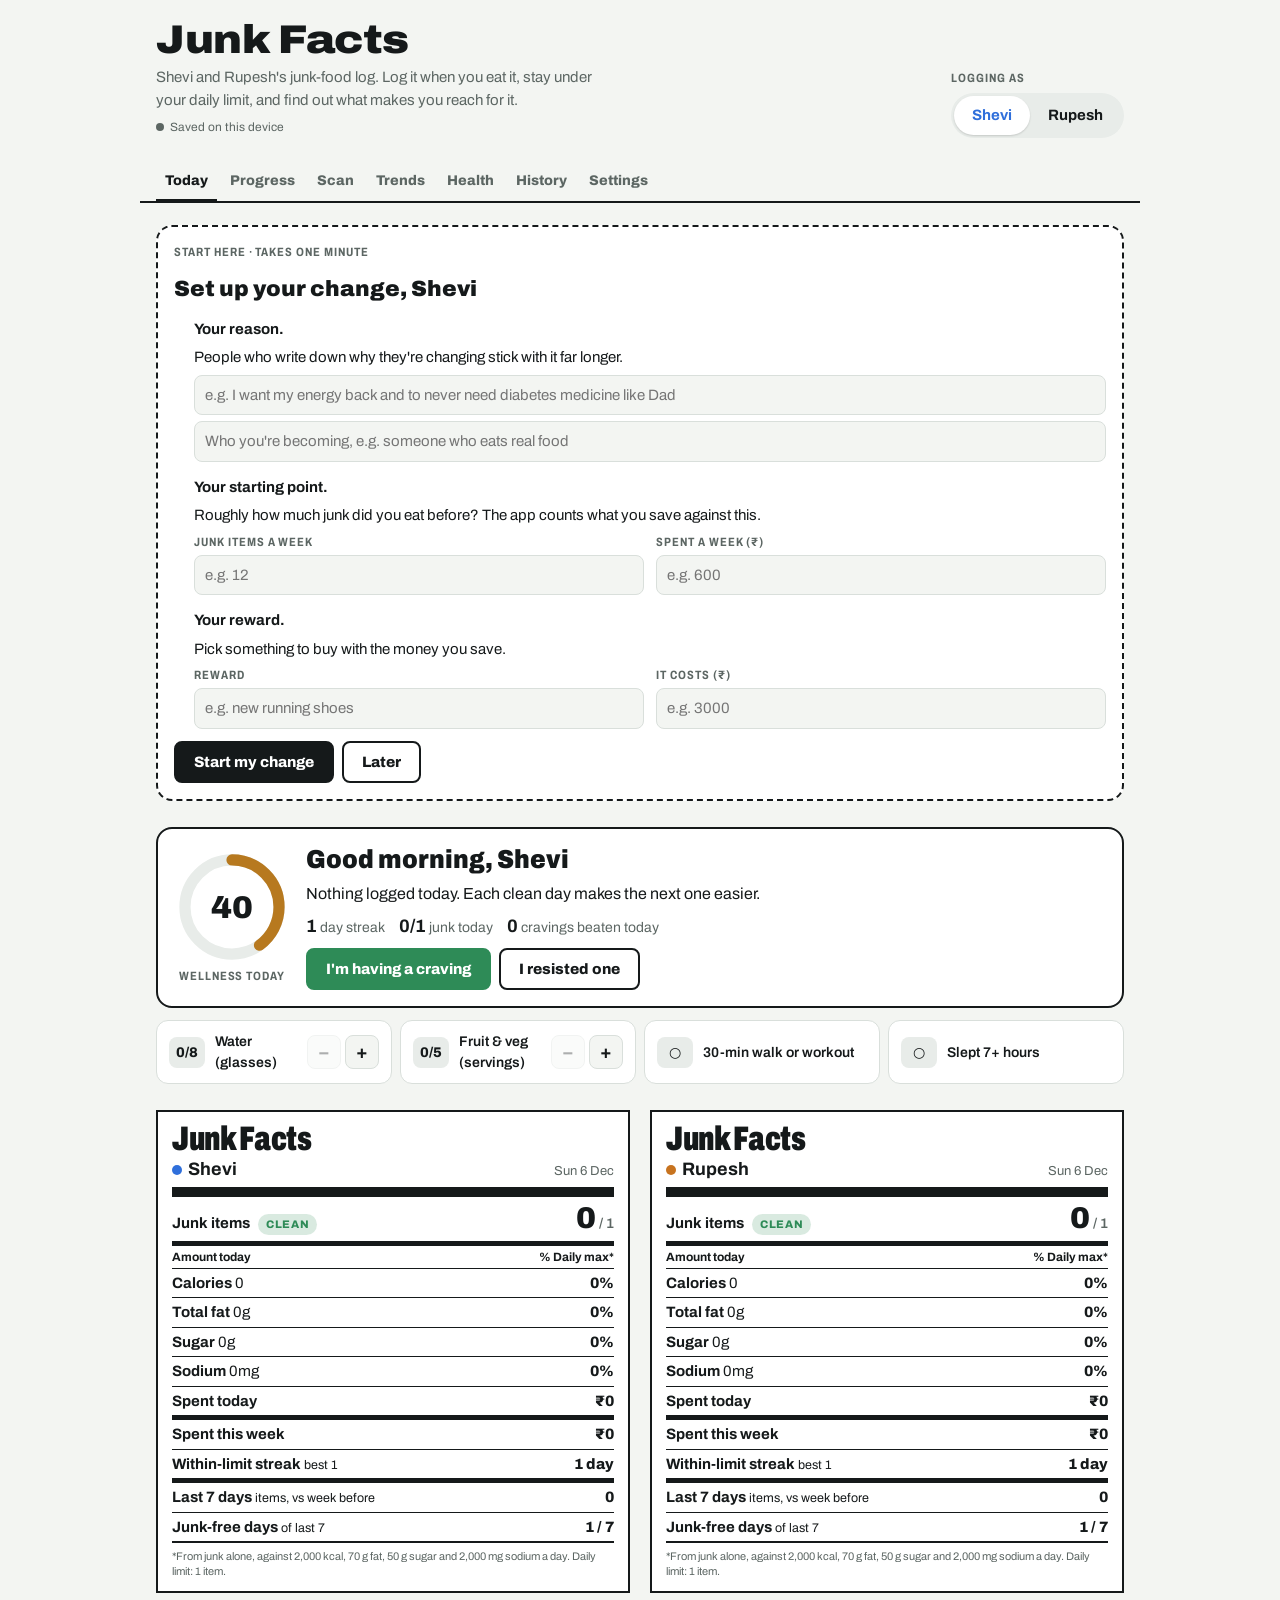
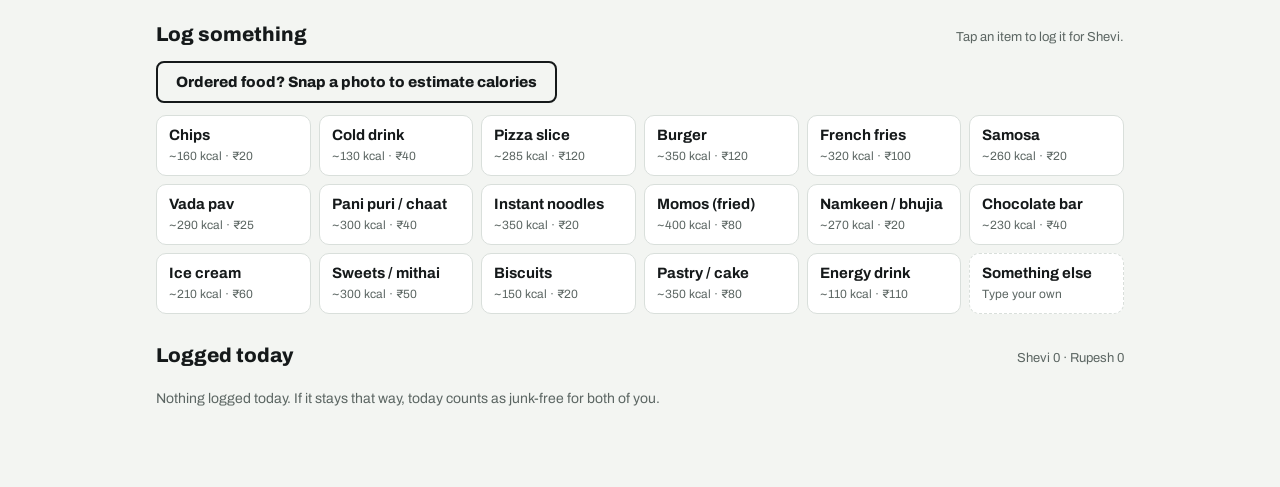
==== commit 8a1481b1: "Remove weekly comparison strip; add a paste box for photos The head-to-head 'who is ahead' strip fel" ====
--- a/index.html
+++ b/index.html
@@ -272,6 +272,11 @@
 .meal-kcal{display:flex;flex-direction:column;gap:6px}
 .big-kcal{font-size:44px;font-weight:900;line-height:1}
 .conf{display:flex;align-items:baseline;flex-wrap:wrap;gap:4px;font-size:13px}
+body.dropping::after{content:"Drop photos to add them";position:fixed;inset:12px;border:3px dashed var(--ink);border-radius:16px;background:color-mix(in srgb,var(--bg) 80%,transparent);display:flex;align-items:center;justify-content:center;font-size:22px;font-weight:900;z-index:40;pointer-events:none}
+.pastebox{border:2px dashed var(--line);border-radius:12px;padding:14px;min-height:56px;font-size:14px;color:var(--muted);background:var(--bg);cursor:text;outline:none;overflow:hidden;max-height:120px}
+.pastebox:empty::before{content:attr(data-ph)}
+.pastebox:focus{border-color:var(--ink);color:var(--ink)}
+.pastebox img{max-height:60px}
 .privacy{background:var(--chip);border-radius:10px;padding:10px 14px;font-size:14px}
 .scan-card{display:flex;flex-direction:column;gap:14px}
 .scan-card h3{font-size:22px;font-weight:900;font-variation-settings:"wdth" 90}
@@ -353,7 +358,6 @@
   <div class="tab" id="tab-today" role="tabpanel">
     <div id="onboard"></div>
     <div id="hero" class="hero"></div>
-    <div class="vs" id="vs"></div>
     <div class="facts" id="facts"></div>
 
     <section id="logSection">
@@ -413,6 +417,7 @@
           <input type="file" id="galInput" accept="image/*" multiple hidden>
         </div>
         <ul class="shot-tips" id="scanTips"></ul>
+        <div class="pastebox" id="pasteBox" contenteditable="true" role="textbox" aria-label="Paste a photo here" inputmode="none" spellcheck="false" data-ph="Or paste a photo here: tap this box, then long-press and choose Paste. On a computer, click here and press Ctrl+V (⌘V on Mac)."></div>
         <div class="shots" id="shots"></div>
         <div class="grid2">
           <label class="field" id="scanDescWrap"><span class="label">What did you order? (optional)</span><input id="scanDesc" maxlength="160" placeholder="e.g. 1 butter chicken, 2 butter naan, 1 coke"></label>
@@ -806,19 +811,6 @@
 for(const b of document.querySelectorAll("#tabs button")) b.addEventListener("click", ()=>setTab(b.dataset.tab, false));
 
 /* ---------- TODAY ---------- */
-function renderVs(){
-  const box = $("#vs"); box.replaceChildren();
-  const a = weekSum("p1","count"), b = weekSum("p2","count");
-  let msg;
-  if(a===0 && b===0) msg = el("span",{}, el("strong",{},"Both clean this week"),"Keep the week at zero.");
-  else if(a===b) msg = el("span",{}, el("strong",{},"Tied this week"),"Fewer items wins the week.");
-  else { const lead = a<b ? "p1" : "p2"; msg = el("span",{}, el("strong",{},person(lead).name+" is ahead"), "by "+Math.abs(a-b)+" item"+(Math.abs(a-b)===1?"":"s")+". Fewer items wins the week."); }
-  box.append(
-    el("div",{class:"side"}, el("span",{class:"label"}, nameDot("p1")), el("b",{class:"num"},a), el("span",{class:"hint"},"items this week")),
-    el("div",{class:"mid"}, msg),
-    el("div",{class:"side r"}, el("span",{class:"label"}, nameDot("p2")), el("b",{class:"num"},b), el("span",{class:"hint"},"items this week")));
-}
-
 function renderFacts(){
   const box = $("#facts"); box.replaceChildren();
   const today = todayKey();
@@ -1288,6 +1280,49 @@
   }
   renderScanForm();
 }
+// Paste (Ctrl/Cmd+V or long-press > Paste) and drag-and-drop images into the scanner or lab reports.
+function imagesFrom(list){ return [...(list||[])].map(x=>x.kind==="file" ? x.getAsFile() : x).filter(f=>f && /^image\//.test(f.type)); }
+function routeImages(files){
+  if(!files.length) return false;
+  if(tab==="health"){ addLabShots(files); toast(files.length+" photo"+(files.length===1?"":"s")+" added to the lab report."); return true; }
+  if(tab!=="scan") setTab("scan", false);
+  addShots(files); toast(files.length+" photo"+(files.length===1?"":"s")+" added. Tap “"+SCAN_MODES[scanMode].go+"” when ready.");
+  return true;
+}
+function imgElToBlob(img){
+  return new Promise((res)=>{
+    const go = ()=>{ try{ const c = document.createElement("canvas"); c.width = img.naturalWidth; c.height = img.naturalHeight;
+      c.getContext("2d").drawImage(img,0,0); c.toBlob(b=>res(b ? new File([b],"pasted.png",{type:"image/png"}) : null),"image/png"); }catch(e){ res(null); } };
+    if(img.complete && img.naturalWidth) go(); else { img.onload = go; img.onerror = ()=>res(null); }
+  });
+}
+async function harvestPasteBox(box){
+  // Some phones paste the picture into the box as an <img> instead of handing it to the page.
+  const imgs = [...box.querySelectorAll("img")];
+  const files = (await Promise.all(imgs.map(i=>{ const x = new Image(); x.src = i.src; return imgElToBlob(x); }))).filter(Boolean);
+  const hadText = box.textContent.trim().length>0;
+  box.replaceChildren();
+  if(files.length) routeImages(files);
+  else if(imgs.length) toast("That image couldn't be read. Save it to your phone first, then use Choose from gallery.");
+  else if(hadText) toast("That was text, not a photo. Copy the photo itself, then paste it here.");
+}
+document.addEventListener("paste", ev=>{
+  const cd = ev.clipboardData;
+  let files = imagesFrom(cd && cd.items);
+  if(!files.length) files = imagesFrom(cd && cd.files);
+  const box = ev.target && ev.target.closest && ev.target.closest(".pastebox");
+  if(files.length){ ev.preventDefault(); routeImages(files); if(box) box.replaceChildren(); return; }
+  if(box) setTimeout(()=>harvestPasteBox(box), 50);
+});
+document.addEventListener("input", ev=>{ const box = ev.target && ev.target.closest && ev.target.closest(".pastebox"); if(box) setTimeout(()=>harvestPasteBox(box), 50); });
+document.addEventListener("keydown", ev=>{ const box = ev.target && ev.target.closest && ev.target.closest(".pastebox"); if(box && !(ev.ctrlKey||ev.metaKey) && ev.key.length===1) ev.preventDefault(); });
+document.addEventListener("dragover", ev=>{ if([...(ev.dataTransfer?.types||[])].includes("Files")){ ev.preventDefault(); document.body.classList.add("dropping"); } });
+document.addEventListener("dragleave", ev=>{ if(!ev.relatedTarget) document.body.classList.remove("dropping"); });
+document.addEventListener("drop", ev=>{
+  document.body.classList.remove("dropping");
+  const files = imagesFrom(ev.dataTransfer && ev.dataTransfer.files);
+  if(files.length){ ev.preventDefault(); routeImages(files); }
+});
 $("#camInput").addEventListener("change", ev=>{ addShots([...ev.target.files]); ev.target.value = ""; });
 $("#galInput").addEventListener("change", ev=>{ addShots([...ev.target.files]); ev.target.value = ""; });
 $("#goScan").addEventListener("click", ()=>{ scanMode = "meal"; lsSet("junkfacts.scanmode","meal"); renderScanForm(); setTab("scan", true); });
@@ -1737,6 +1772,7 @@
       canPhoto ? el("label",{class:"btn",for:"labCam"},"Photograph a report") : null,
       canPhoto ? el("label",{class:"btn ghost",for:"labGal"},"Choose photos") : null,
       el("button",{type:"button",class:"btn ghost",onclick:()=>{ labDraft = {id:uid(), date:todayKey(), lab:"", source:"manual", results:[], manual:true}; renderHealth(); }},"Type values in")),
+      canPhoto ? el("div",{class:"pastebox",contenteditable:"true",role:"textbox","aria-label":"Paste a report photo here",inputmode:"none",spellcheck:"false","data-ph":"Or paste a screenshot of the report here: tap, then long-press and choose Paste (Ctrl+V on a computer)."}) : null,
       canPhoto ? el("p",{class:"hint",style:"margin:0"},"One photo per page, flat and in focus. For a PDF report, take a screenshot of each page. Claude reads the values; you check them before saving.") : el("p",{class:"hint",style:"margin:0"},"Reading reports from photos needs the shared Claude page. You can type values in here."));
     if(labShots.length){
       card.append(el("div",{class:"shots"}, labShots.map((f,i)=>el("div",{class:"shot"}, el("img",{src:f.url,alt:"Report photo "+(i+1)}),
@@ -2421,7 +2457,7 @@
 
 /* ---------- render ---------- */
 function render(){
-  renderWho(); renderHero(); renderVs(); renderFacts(); renderProgress(); renderQuick(); renderToday();
+  renderWho(); renderHero(); renderFacts(); renderProgress(); renderQuick(); renderToday();
   renderChart(); renderCalendars(); renderWeekly(); renderWeights();
   renderPatterns(); renderHistory(); renderSettingsForm(false); renderScanForm(); renderScanList(); renderHealth();
   $("#sync").classList.toggle("on", mode==="db");
